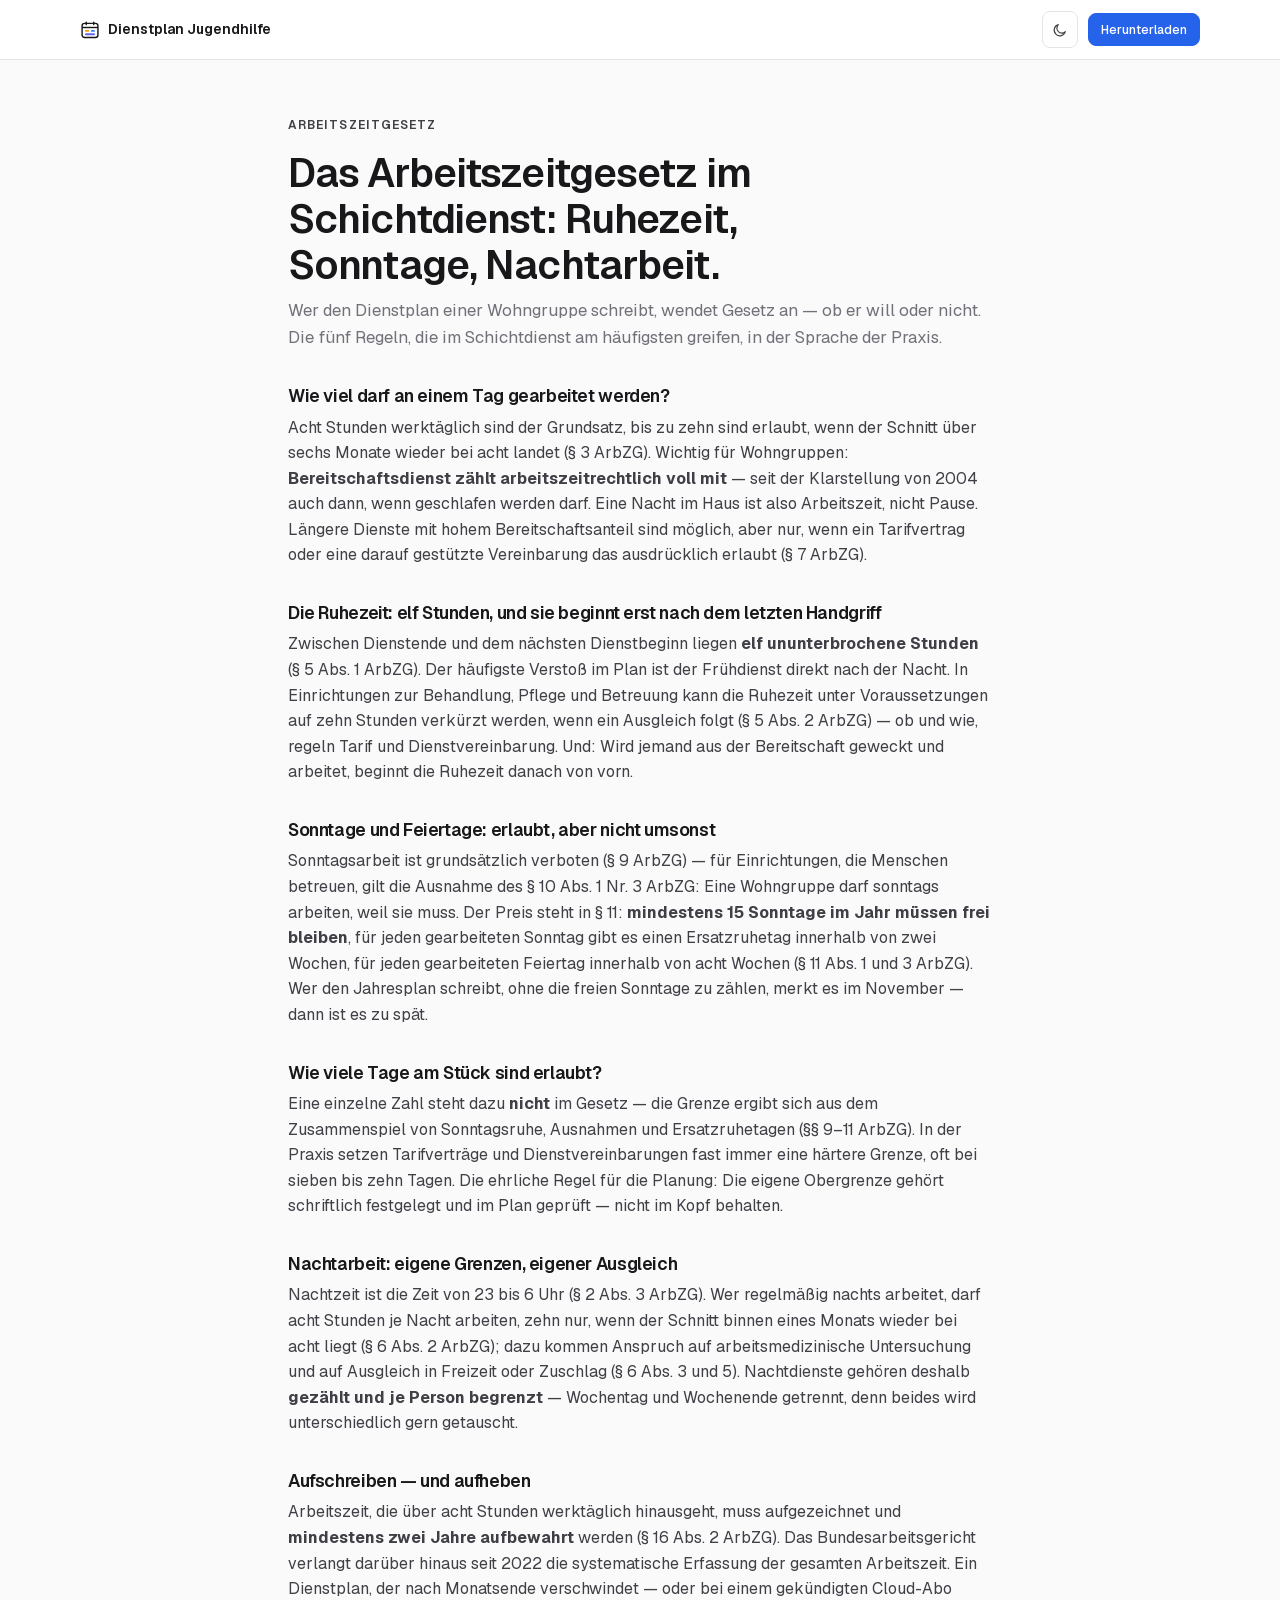
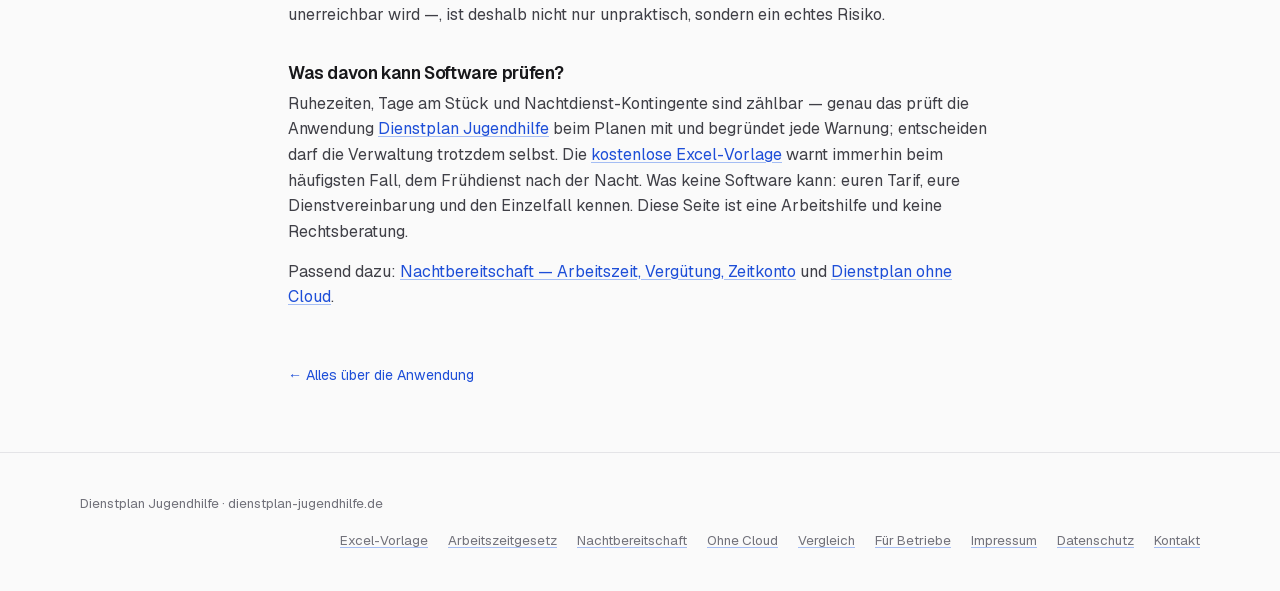
==== arbeitszeit.html @ fdab6e96 "Add files via upload" ====
<!doctype html>
<html lang="de">
<head>
<meta charset="utf-8">
<meta name="viewport" content="width=device-width, initial-scale=1">
<title>Arbeitszeitgesetz im Schichtdienst: Ruhezeit, Sonntage, Nachtarbeit · Dienstplan Jugendhilfe</title>
<meta name="description" content="Die fünf Regeln des Arbeitszeitgesetzes, die im Schichtdienst am häufigsten greifen: Ruhezeit (§ 5), freie Sonntage und Ersatzruhetage (§§ 9–11), Nachtarbeit (§ 6), Aufzeichnung (§ 16) — in der Sprache der Praxis, mit Wohngruppen-Beispielen.">
<link rel="canonical" href="https://dienstplan-jugendhilfe.de/arbeitszeit.html">
<meta name="robots" content="index, follow">
<meta name="theme-color" content="#fafafa" media="(prefers-color-scheme: light)">
<meta name="theme-color" content="#18181b" media="(prefers-color-scheme: dark)">
<link rel="icon" href="logo.svg" type="image/svg+xml">
<link rel="apple-touch-icon" href="apple-touch-icon.png">
<link rel="stylesheet" href="stil.css">
</head>
<body>
<script>
try{var t=localStorage.getItem("farbmodus"); if(t){document.documentElement.setAttribute("data-theme",t)}}catch(e){}
</script>
<header class="kopf">
  <div class="kopf-innen">
    <a class="marke" href="index.html">
      <svg viewBox="0 0 24 24" fill="none" aria-hidden="true">
        <rect x="2.5" y="4" width="19" height="17" rx="3" stroke="currentColor" stroke-width="1.7"/>
        <path d="M2.5 9h19" stroke="currentColor" stroke-width="1.7"/>
        <path d="M7.5 2.5v3M16.5 2.5v3" stroke="currentColor" stroke-width="1.7" stroke-linecap="round"/>
        <rect x="6" y="12" width="5" height="2.2" rx="1.1" fill="#f59e0b"/>
        <rect x="13" y="12" width="5" height="2.2" rx="1.1" fill="#3b82f6"/>
        <rect x="6" y="16" width="12" height="2.2" rx="1.1" fill="#6366f1"/>
      </svg>
      Dienstplan Jugendhilfe
    </a>
    <div class="kopf-rechts">
      <button class="knopf mondknopf" id="modus" type="button" aria-label="Heller oder dunkler Modus" title="Hell / dunkel">
        <svg width="16" height="16" viewBox="0 0 24 24" fill="none" aria-hidden="true">
          <path d="M20 14.5A8.5 8.5 0 1 1 9.5 4a7 7 0 0 0 10.5 10.5Z" stroke="currentColor" stroke-width="1.7" stroke-linejoin="round"/>
        </svg>
      </button>
      <a class="knopf knopf-voll knopf-klein" href="index.html#kaufen">Herunterladen</a>
    </div>
  </div>
</header>
<main>

  <div class="huelle recht">
    <p class="augenbraue">Arbeitszeitgesetz</p>
    <h1>Das Arbeitszeitgesetz im Schichtdienst: Ruhezeit, Sonntage, Nachtarbeit.</h1>
    <p class="vorwort">Wer den Dienstplan einer Wohngruppe schreibt, wendet Gesetz
       an — ob er will oder nicht. Die fünf Regeln, die im Schichtdienst am
       häufigsten greifen, in der Sprache der Praxis.</p>

    <h2>Wie viel darf an einem Tag gearbeitet werden?</h2>
    <p>Acht Stunden werktäglich sind der Grundsatz, bis zu zehn sind erlaubt, wenn
       der Schnitt über sechs Monate wieder bei acht landet
       (§&nbsp;3 ArbZG). Wichtig für Wohngruppen:
       <strong>Bereitschaftsdienst zählt arbeitszeitrechtlich voll mit</strong> —
       seit der Klarstellung von 2004 auch dann, wenn geschlafen werden darf. Eine
       Nacht im Haus ist also Arbeitszeit, nicht Pause. Längere Dienste mit hohem
       Bereitschaftsanteil sind möglich, aber nur, wenn ein Tarifvertrag oder eine
       darauf gestützte Vereinbarung das ausdrücklich erlaubt (§&nbsp;7 ArbZG).</p>

    <h2>Die Ruhezeit: elf Stunden, und sie beginnt erst nach dem letzten Handgriff</h2>
    <p>Zwischen Dienstende und dem nächsten Dienstbeginn liegen
       <strong>elf ununterbrochene Stunden</strong> (§&nbsp;5 Abs.&nbsp;1 ArbZG). Der
       häufigste Verstoß im Plan ist der Frühdienst direkt nach der Nacht. In
       Einrichtungen zur Behandlung, Pflege und Betreuung kann die Ruhezeit unter
       Voraussetzungen auf zehn Stunden verkürzt werden, wenn ein Ausgleich folgt
       (§&nbsp;5 Abs.&nbsp;2 ArbZG) — ob und wie, regeln Tarif und
       Dienstvereinbarung. Und: Wird jemand aus der Bereitschaft geweckt und
       arbeitet, beginnt die Ruhezeit danach von vorn.</p>

    <h2>Sonntage und Feiertage: erlaubt, aber nicht umsonst</h2>
    <p>Sonntagsarbeit ist grundsätzlich verboten (§&nbsp;9 ArbZG) — für
       Einrichtungen, die Menschen betreuen, gilt die Ausnahme des
       §&nbsp;10 Abs.&nbsp;1 Nr.&nbsp;3 ArbZG: Eine Wohngruppe darf sonntags
       arbeiten, weil sie muss. Der Preis steht in §&nbsp;11:
       <strong>mindestens 15 Sonntage im Jahr müssen frei bleiben</strong>, für
       jeden gearbeiteten Sonntag gibt es einen Ersatzruhetag innerhalb von zwei
       Wochen, für jeden gearbeiteten Feiertag innerhalb von acht Wochen
       (§&nbsp;11 Abs.&nbsp;1 und&nbsp;3 ArbZG). Wer den Jahresplan schreibt, ohne
       die freien Sonntage zu zählen, merkt es im November — dann ist es zu spät.</p>

    <h2>Wie viele Tage am Stück sind erlaubt?</h2>
    <p>Eine einzelne Zahl steht dazu <strong>nicht</strong> im Gesetz — die Grenze
       ergibt sich aus dem Zusammenspiel von Sonntagsruhe, Ausnahmen und
       Ersatzruhetagen (§§&nbsp;9–11 ArbZG). In der Praxis setzen Tarifverträge und
       Dienstvereinbarungen fast immer eine härtere Grenze, oft bei sieben bis zehn
       Tagen. Die ehrliche Regel für die Planung: Die eigene Obergrenze gehört
       schriftlich festgelegt und im Plan geprüft — nicht im Kopf behalten.</p>

    <h2>Nachtarbeit: eigene Grenzen, eigener Ausgleich</h2>
    <p>Nachtzeit ist die Zeit von 23 bis 6 Uhr (§&nbsp;2 Abs.&nbsp;3 ArbZG). Wer
       regelmäßig nachts arbeitet, darf acht Stunden je Nacht arbeiten, zehn nur,
       wenn der Schnitt binnen eines Monats wieder bei acht liegt
       (§&nbsp;6 Abs.&nbsp;2 ArbZG); dazu kommen Anspruch auf arbeitsmedizinische
       Untersuchung und auf Ausgleich in Freizeit oder Zuschlag
       (§&nbsp;6 Abs.&nbsp;3 und&nbsp;5). Nachtdienste gehören deshalb
       <strong>gezählt und je Person begrenzt</strong> — Wochentag und Wochenende
       getrennt, denn beides wird unterschiedlich gern getauscht.</p>

    <h2>Aufschreiben — und aufheben</h2>
    <p>Arbeitszeit, die über acht Stunden werktäglich hinausgeht, muss
       aufgezeichnet und <strong>mindestens zwei Jahre aufbewahrt</strong> werden
       (§&nbsp;16 Abs.&nbsp;2 ArbZG). Das Bundesarbeitsgericht verlangt darüber
       hinaus seit 2022 die systematische Erfassung der gesamten Arbeitszeit. Ein
       Dienstplan, der nach Monatsende verschwindet — oder bei einem gekündigten
       Cloud-Abo unerreichbar wird —, ist deshalb nicht nur unpraktisch, sondern
       ein echtes Risiko.</p>

    <h2>Was davon kann Software prüfen?</h2>
    <p>Ruhezeiten, Tage am Stück und Nachtdienst-Kontingente sind zählbar — genau
       das prüft die Anwendung <a href="index.html">Dienstplan Jugendhilfe</a> beim
       Planen mit und begründet jede Warnung; entscheiden darf die Verwaltung
       trotzdem selbst. Die <a href="vorlage.html">kostenlose Excel-Vorlage</a>
       warnt immerhin beim häufigsten Fall, dem Frühdienst nach der Nacht. Was
       keine Software kann: euren Tarif, eure Dienstvereinbarung und den Einzelfall
       kennen. Diese Seite ist eine Arbeitshilfe und keine Rechtsberatung.</p>

    <p>Passend dazu: <a href="nachtbereitschaft.html">Nachtbereitschaft — Arbeitszeit,
       Vergütung, Zeitkonto</a> und <a href="ohne-cloud.html">Dienstplan ohne
       Cloud</a>.</p>

    <a class="zurueck" href="index.html">← Alles über die Anwendung</a>
  </div>

</main>
<footer class="fuss">
  <div class="huelle fuss-innen">
    <span>Dienstplan Jugendhilfe · dienstplan-jugendhilfe.de</span>
    <span class="rechts">
      <a href="vorlage.html">Excel-Vorlage</a>
      <a href="arbeitszeit.html">Arbeitszeitgesetz</a>
      <a href="nachtbereitschaft.html">Nachtbereitschaft</a>
      <a href="ohne-cloud.html">Ohne Cloud</a>
      <a href="vergleich.html">Vergleich</a>
      <a href="betrieb.html">Für Betriebe</a>
      <a href="impressum.html">Impressum</a>
      <a href="datenschutz.html">Datenschutz</a>
      <a href="mailto:kontakt@dienstplan-jugendhilfe.de">Kontakt</a>
    </span>
  </div>
</footer>
<script>
document.getElementById("modus").addEventListener("click", function(){
  var dunkel = document.documentElement.getAttribute("data-theme") === "dark"
    || (!document.documentElement.hasAttribute("data-theme")
        && window.matchMedia("(prefers-color-scheme: dark)").matches);
  var neu = dunkel ? "light" : "dark";
  document.documentElement.setAttribute("data-theme", neu);
  try{ localStorage.setItem("farbmodus", neu); }catch(e){}
});
</script>
</body>
</html>
---- stil.css ----
@font-face{font-family:Geist;font-style:normal;font-weight:100 900;font-display:swap;
  src:url(geist-latin.woff2) format("woff2");
  unicode-range:U+0000-00FF,U+0131,U+0152-0153,U+02BB-02BC,U+02C6,U+02DA,U+02DC,U+0304,U+0308,U+0329,U+2000-206F,U+20AC,U+2122,U+2191,U+2193,U+2212,U+2215,U+FEFF,U+FFFD}
@font-face{font-family:Geist;font-style:normal;font-weight:100 900;font-display:swap;
  src:url(geist-latin-ext.woff2) format("woff2");
  unicode-range:U+0100-02BA,U+02BD-02C5,U+02C7-02CC,U+02CE-02D7,U+02DD-02FF,U+0304,U+0308,U+0329,U+1D00-1DBF,U+1E00-1E9F,U+1EF2-1EFF,U+2020,U+20A0-20AB,U+20AD-20C0,U+2113,U+2C60-2C7F,U+A720-A7FF}
@font-face{font-family:"Geist Mono";font-style:normal;font-weight:100 900;font-display:swap;
  src:url(geist-mono-latin.woff2) format("woff2");
  unicode-range:U+0000-00FF,U+0131,U+0152-0153,U+02BB-02BC,U+02C6,U+02DA,U+02DC,U+0304,U+0308,U+0329,U+2000-206F,U+20AC,U+2122,U+2191,U+2193,U+2212,U+2215,U+FEFF,U+FFFD}

/* ---------------------------------------------------------------------------
   Farben und Maße sind aus der Anwendung übernommen, nicht neu erfunden:
   zinc-50/zinc-900 als Grund, Weiß bzw. zinc-800 für Flächen, blue-600 als
   einzige Akzentfarbe, 1px-Ringe statt Schatten. Wer die App kennt, soll die
   Seite wiedererkennen – und umgekehrt.
   --------------------------------------------------------------------------- */
:root{
  --grund:#fafafa;          /* zinc-50  */
  --flaeche:#ffffff;
  --flaeche-2:#f4f4f5;      /* zinc-100 */
  --tinte:#18181b;          /* zinc-900 */
  --tinte-2:#3f3f46;        /* zinc-700 */
  --leise:#71717a;          /* zinc-500 */
  --linie:#e4e4e7;          /* zinc-200 */
  --akzent:#2563eb;         /* blue-600 */
  --akzent-tinte:#1d4ed8;
  --akzent-flaeche:#eff6ff; /* blue-50  */
  --akzent-linie:#bfdbfe;   /* blue-200 */
  --warn-flaeche:#fffbeb;   /* amber-50 */
  --warn-linie:#fde68a;
  --warn-tinte:#78350f;
  --warn-kern:#f59e0b;
  --gut:#059669;
  --frueh:#f59e0b;
  --spaet:#3b82f6;
  --nacht:#6366f1;
  --schatten:0 1px 2px rgba(24,24,27,.05);
  --rund:.75rem;
}
@media (prefers-color-scheme: dark){
  :root{
    --grund:#18181b; --flaeche:#27272a; --flaeche-2:#3f3f46;
    --tinte:#f4f4f5; --tinte-2:#d4d4d8; --leise:#a1a1aa; --linie:#3f3f46;
    --akzent:#3b82f6; --akzent-tinte:#93c5fd; --akzent-flaeche:#172554; --akzent-linie:#1e3a8a;
    --warn-flaeche:#2a1e05; --warn-linie:#78350f; --warn-tinte:#fcd34d;
    --gut:#34d399;
    --schatten:0 1px 2px rgba(0,0,0,.3);
  }
}
:root[data-theme="dark"]{
  --grund:#18181b; --flaeche:#27272a; --flaeche-2:#3f3f46;
  --tinte:#f4f4f5; --tinte-2:#d4d4d8; --leise:#a1a1aa; --linie:#3f3f46;
  --akzent:#3b82f6; --akzent-tinte:#93c5fd; --akzent-flaeche:#172554; --akzent-linie:#1e3a8a;
  --warn-flaeche:#2a1e05; --warn-linie:#78350f; --warn-tinte:#fcd34d;
  --gut:#34d399;
  --schatten:0 1px 2px rgba(0,0,0,.3);
}
:root[data-theme="light"]{
  --grund:#fafafa; --flaeche:#ffffff; --flaeche-2:#f4f4f5;
  --tinte:#18181b; --tinte-2:#3f3f46; --leise:#71717a; --linie:#e4e4e7;
  --akzent:#2563eb; --akzent-tinte:#1d4ed8; --akzent-flaeche:#eff6ff; --akzent-linie:#bfdbfe;
  --warn-flaeche:#fffbeb; --warn-linie:#fde68a; --warn-tinte:#78350f;
  --gut:#059669;
  --schatten:0 1px 2px rgba(24,24,27,.05);
}

*,*::before,*::after{box-sizing:border-box}
html{-webkit-text-size-adjust:100%}
body{
  margin:0; background:var(--grund); color:var(--tinte);
  font-family:Geist,-apple-system,BlinkMacSystemFont,"Segoe UI",Arial,sans-serif;
  font-size:16px; line-height:1.6; -webkit-font-smoothing:antialiased;
  overflow-x:hidden;
}
h1,h2,h3{margin:0; line-height:1.15; text-wrap:balance; letter-spacing:-.022em}
p{margin:0}
a{color:var(--akzent-tinte); text-decoration-color:color-mix(in srgb,var(--akzent) 40%,transparent); text-underline-offset:2px}
a:hover{text-decoration-color:currentColor}
img{max-width:100%; height:auto; display:block}
:focus-visible{outline:2px solid var(--akzent); outline-offset:2px; border-radius:4px}
.mono{font-family:"Geist Mono",ui-monospace,SFMono-Regular,Menlo,monospace; font-variant-numeric:tabular-nums}

.huelle{max-width:72rem; margin:0 auto; padding:0 1rem}
.abschnitt{padding:4.5rem 0}
.abschnitt + .abschnitt{border-top:1px solid var(--linie)}
@media (max-width:640px){ .abschnitt{padding:3rem 0} }

/* Kopfleiste – bewusst identisch zur Anwendung: gleiche Höhe, gleiche Ringe. */
.kopf{
  position:sticky; top:0; z-index:20;
  background:color-mix(in srgb,var(--flaeche) 88%,transparent);
  backdrop-filter:saturate(180%) blur(8px);
  border-bottom:1px solid var(--linie);
}
.kopf-innen{max-width:72rem; margin:0 auto; padding:.7rem 1rem; display:flex; align-items:center; gap:1.5rem; flex-wrap:wrap}
.marke{display:flex; align-items:center; gap:.5rem; font-size:.875rem; font-weight:600; color:var(--tinte); text-decoration:none}
.marke svg{width:20px; height:20px; flex:none}
.kopf nav{display:flex; gap:1rem; font-size:.875rem}
.kopf nav a{color:var(--leise); text-decoration:none}
.kopf nav a:hover{color:var(--akzent)}
.kopf-rechts{margin-left:auto; display:flex; align-items:center; gap:.6rem; flex:none}
@media (max-width:760px){ .kopf nav{display:none} }
/* Auf dem Handy muss die Leiste einzeilig bleiben – umgebrochen sähe man den
   Seiteninhalt zwischen den beiden Zeilen durchscheinen. */
@media (max-width:520px){
  .kopf-innen{flex-wrap:nowrap; gap:.75rem}
  .marke{min-width:0; overflow:hidden; text-overflow:ellipsis; white-space:nowrap}
  .nur-breit{display:none}
}

/* Knöpfe – exakt die Formensprache der App: rounded-md, 1px-Rand, kein Verlauf. */
.knopf{
  display:inline-flex; align-items:center; justify-content:center; gap:.45rem;
  border-radius:.5rem; padding:.6rem 1rem; font-size:.875rem; font-weight:500;
  border:1px solid var(--linie); background:var(--flaeche); color:var(--tinte-2);
  text-decoration:none; cursor:pointer; font-family:inherit;
  transition:background .15s ease, border-color .15s ease;
}
.knopf:hover{background:var(--flaeche-2)}
.knopf-voll{background:var(--akzent); border-color:var(--akzent); color:#fff}
.knopf-voll:hover{background:var(--akzent-tinte); border-color:var(--akzent-tinte)}
:root[data-theme="dark"] .knopf-voll:hover, :root:not([data-theme="light"]) .knopf-voll:hover{filter:brightness(1.08)}
.knopf-klein{padding:.35rem .75rem; font-size:.78rem}
.knopf-schlicht{border-color:transparent; background:transparent}
.knopf-schlicht:hover{background:var(--flaeche-2)}
.mondknopf{width:2.3rem; height:2.3rem; padding:0; border-radius:.5rem}

/* Karten und Marken */
.karte{background:var(--flaeche); border:1px solid var(--linie); border-radius:var(--rund); box-shadow:var(--schatten)}
.chip{
  display:inline-flex; align-items:center; gap:.4rem; border-radius:999px;
  padding:.28rem .7rem; font-size:.75rem; font-weight:500;
  background:var(--akzent-flaeche); color:var(--akzent-tinte); border:1px solid var(--akzent-linie);
  /* Im Raster würde die Marke sonst auf volle Breite gezogen. */
  justify-self:start; width:fit-content;
}
.augenbraue{font-size:.75rem; font-weight:600; letter-spacing:.09em; text-transform:uppercase; color:var(--leise)}
.leise{color:var(--leise)}
.gross{font-size:clamp(2.1rem,5.2vw,3.5rem); font-weight:600}
.mittel{font-size:clamp(1.5rem,3.1vw,2.1rem); font-weight:600}
.klein-h{font-size:1.05rem; font-weight:600}
.fliess{max-width:65ch; color:var(--tinte-2)}

/* ---------------------------------------------------------------------------
   Der Kopfbereich zeigt keinen Screenshot, sondern einen echten Monatsplan in
   der Bildsprache der App. Er füllt sich beim Aufruf selbst – genau das, was
   der Knopf „Plan automatisch füllen" in der Anwendung tut.
   --------------------------------------------------------------------------- */
.kopfbereich{padding:3.5rem 0 0}
.kopf-raster{display:grid; gap:1.75rem}
.merkmale{display:flex; flex-wrap:wrap; gap:.5rem 1.4rem; font-size:.85rem; color:var(--leise)}
.merkmale span{display:inline-flex; align-items:center; gap:.4rem}
.haken{color:var(--gut); flex:none}

.fenster{
  margin-top:2.5rem; border:1px solid var(--linie); border-radius:1rem; overflow:hidden;
  background:var(--flaeche); box-shadow:0 12px 32px -18px rgba(24,24,27,.35);
}
@media (prefers-color-scheme: dark){ .fenster{box-shadow:0 12px 32px -18px rgba(0,0,0,.7)} }
.fenster-leiste{
  display:flex; align-items:center; gap:.5rem; padding:.55rem .85rem;
  background:var(--flaeche-2); border-bottom:1px solid var(--linie);
}
.ampel{display:flex; gap:.35rem}
.ampel i{width:10px; height:10px; border-radius:50%; background:var(--linie)}
.fenster-titel{font-size:.75rem; color:var(--leise); margin-left:.4rem;
  min-width:0; white-space:nowrap; overflow:hidden; text-overflow:ellipsis}
.fenster-inhalt{padding:1rem 1rem 1.25rem}

.plan-leiste{display:flex; flex-wrap:wrap; align-items:center; gap:.5rem; margin-bottom:.85rem}
.plan-monat{font-size:1.05rem; font-weight:600; margin:0 .3rem}
.umschalter{display:inline-flex; gap:.15rem; margin-left:auto}
.umschalter button{
  border:0; background:transparent; font-family:inherit; font-size:.8rem; font-weight:500;
  color:var(--leise); padding:.35rem .7rem; border-radius:.5rem; cursor:pointer;
}
.umschalter button[aria-pressed="true"]{background:var(--tinte); color:var(--grund)}

.legende{display:flex; flex-wrap:wrap; gap:.35rem .9rem; font-size:.72rem; color:var(--leise); margin-bottom:.7rem}
.legende span{display:inline-flex; align-items:center; gap:.35rem}
.punkt{width:8px; height:8px; border-radius:50%; flex:none}

.engpass{
  display:flex; gap:.55rem; align-items:flex-start;
  background:var(--warn-flaeche); border:1px solid var(--warn-linie); color:var(--warn-tinte);
  border-radius:.6rem; padding:.6rem .8rem; font-size:.78rem; margin-bottom:.8rem;
  opacity:0; transform:translateY(-4px); transition:opacity .5s ease, transform .5s ease;
}
.engpass.da{opacity:1; transform:none}

.tabellen-rahmen{overflow-x:auto; border:1px solid var(--linie); border-radius:.6rem}
table.plan{width:100%; border-collapse:collapse; font-size:.78rem; min-width:36rem}
table.plan th{
  text-align:left; font-weight:600; font-size:.66rem; letter-spacing:.05em; text-transform:uppercase;
  color:var(--leise); padding:.55rem .6rem; border-bottom:1px solid var(--linie); vertical-align:bottom;
  white-space:nowrap;
}
table.plan th .zeit{font-weight:400; text-transform:none; letter-spacing:0; color:var(--leise); opacity:.8}
table.plan td{padding:.4rem .6rem; border-bottom:1px solid var(--linie); vertical-align:middle}
table.plan tr:last-child td{border-bottom:0}
table.plan tr.wochenende td{background:var(--flaeche-2)}
table.plan td.tag{font-weight:500; color:var(--tinte); white-space:nowrap; width:4.5rem}

.person{
  display:inline-flex; align-items:center; gap:.35rem; border-radius:999px;
  padding:.2rem .55rem; font-size:.74rem; font-weight:500; white-space:nowrap;
  background:color-mix(in srgb,var(--c) 15%,transparent);
  color:color-mix(in srgb,var(--c) 78%,#000);
  box-shadow:inset 0 0 0 1px color-mix(in srgb,var(--c) 38%,transparent);
}
@media (prefers-color-scheme: dark){
  .person{background:color-mix(in srgb,var(--c) 22%,transparent); color:color-mix(in srgb,var(--c) 62%,#fff)}
}
:root[data-theme="dark"] .person{background:color-mix(in srgb,var(--c) 22%,transparent); color:color-mix(in srgb,var(--c) 62%,#fff)}
:root[data-theme="light"] .person{background:color-mix(in srgb,var(--c) 15%,transparent); color:color-mix(in srgb,var(--c) 78%,#000)}
.person .kennung{width:6px; height:6px; border-radius:50%; background:var(--c); flex:none}
.person.konflikt{box-shadow:inset 0 0 0 1.5px var(--warn-kern)}
.person.konflikt::after{content:"⚠"; font-size:.7rem; color:var(--warn-kern)}

.zelle{min-height:1.75rem; display:flex; align-items:center}
.leerfeld{
  display:inline-flex; align-items:center; gap:.3rem;
  font-size:.72rem; color:var(--leise); border:1px dashed var(--linie);
  border-radius:.4rem; padding:.18rem .5rem; background:transparent;
}
/* Beim Füllen tauscht der Platzhalter gegen den Namen – kurz, nicht albern. */
.person, .leerfeld{transition:opacity .28s ease, transform .28s ease}
.faellt-ein{opacity:0; transform:translateY(-3px)}
@media (prefers-reduced-motion: reduce){
  .person,.leerfeld,.engpass,.bild img{transition:none}
  .einblenden{opacity:1; transform:none; transition:none}
}

.zaehler{display:grid; grid-template-columns:repeat(auto-fit,minmax(9rem,1fr)); gap:1px; background:var(--linie);
  border:1px solid var(--linie); border-radius:var(--rund); overflow:hidden; margin-top:2.5rem}
.zaehler div{background:var(--flaeche); padding:1.1rem 1rem}
.zaehler b{display:block; font-size:1.65rem; font-weight:600; letter-spacing:-.02em}
.zaehler span{font-size:.78rem; color:var(--leise)}

/* Inhaltsraster */
.drei{display:grid; grid-template-columns:repeat(auto-fit,minmax(17rem,1fr)); gap:1.25rem; margin-top:2.25rem}
.spalte{padding:1.4rem}
.spalte h3{display:flex; align-items:center; gap:.5rem; margin-bottom:.9rem}
.spalte ul{list-style:none; margin:0; padding:0; display:flex; flex-direction:column; gap:.7rem; font-size:.9rem; color:var(--tinte-2)}
.spalte li{display:flex; gap:.55rem; align-items:flex-start}
.spalte li strong{color:var(--tinte); font-weight:600}
.spalte li::before{content:""; width:5px; height:5px; border-radius:50%; background:var(--akzent); margin-top:.55rem; flex:none}

.paar{display:grid; grid-template-columns:1fr; gap:2rem; align-items:center; margin-top:2.25rem}
@media (min-width:900px){
  .paar{grid-template-columns:1.15fr 1fr; gap:3rem}
  .paar.gedreht > .bild{order:2}
}
.bild{border:1px solid var(--linie); border-radius:var(--rund); overflow:hidden; background:var(--flaeche); box-shadow:var(--schatten)}
.bild figcaption{font-size:.72rem; color:var(--leise); padding:.5rem .75rem; border-top:1px solid var(--linie); background:var(--flaeche-2)}

/* Tages-Abdeckung: das Bild, das kein anderer Dienstplaner hat. */
.abdeckung{display:grid; grid-template-columns:repeat(24,1fr); gap:2px; margin-top:1rem}
.abdeckung i{height:26px; border-radius:2px; background:var(--linie)}
.abdeckung .s1{background:color-mix(in srgb,var(--gut) 22%,var(--linie))}
.abdeckung .s2{background:color-mix(in srgb,var(--gut) 48%,var(--linie))}
.abdeckung .s3{background:color-mix(in srgb,var(--gut) 74%,var(--linie))}
.stundenachse{display:flex; justify-content:space-between; font-size:.68rem; color:var(--leise); margin-top:.35rem}

/* Hausnetz-Skizze */
.netz{display:grid; grid-template-columns:1fr; gap:.75rem; margin-top:1.5rem}
@media (min-width:720px){ .netz{grid-template-columns:repeat(3,1fr)} }
.netz-kasten{padding:1rem 1.1rem; font-size:.85rem; color:var(--tinte-2)}
.netz-kasten b{display:block; color:var(--tinte); font-size:.9rem; margin-bottom:.2rem}
.netz-linie{display:flex; align-items:center; gap:.5rem; font-size:.75rem; color:var(--leise); margin-top:.8rem}

/* Vergleich */
.vergleich-rahmen{overflow-x:auto; margin-top:2rem; border:1px solid var(--linie); border-radius:var(--rund)}
table.vergleich{width:100%; border-collapse:collapse; font-size:.86rem; min-width:44rem; background:var(--flaeche)}
table.vergleich th, table.vergleich td{padding:.8rem .9rem; text-align:left; border-bottom:1px solid var(--linie); vertical-align:top}
table.vergleich thead th{font-size:.72rem; letter-spacing:.06em; text-transform:uppercase; color:var(--leise); background:var(--flaeche-2)}
table.vergleich tbody tr:last-child td{border-bottom:0}
table.vergleich td:first-child{font-weight:500; color:var(--tinte); white-space:nowrap}
table.vergleich .unsere{background:var(--akzent-flaeche); color:var(--tinte); font-weight:500}
table.vergleich thead .unsere{color:var(--akzent-tinte)}

/* Preis */
.preis-paar{display:grid; grid-template-columns:1fr; gap:2rem; margin-top:2.25rem}
@media (min-width:900px){ .preis-paar{grid-template-columns:1.1fr .9fr; gap:3rem} }
.preis-karte{padding:1.75rem}
.preis-zahl{display:flex; align-items:baseline; gap:.5rem}
.preis-zahl b{font-size:3rem; font-weight:600; letter-spacing:-.03em}
.preis-liste{list-style:none; margin:1.25rem 0 0; padding:0; display:flex; flex-direction:column; gap:.6rem; font-size:.88rem; color:var(--tinte-2)}
.preis-liste li{display:flex; gap:.55rem; align-items:flex-start}
.geldzurueck{margin-top:1.25rem; border:1px solid var(--linie); border-radius:.6rem; padding:.8rem .9rem; font-size:.82rem; color:var(--tinte-2); background:var(--flaeche-2)}

/* Herunterladen */
.systeme{display:grid; grid-template-columns:repeat(auto-fit,minmax(15rem,1fr)); gap:1rem; margin-top:2rem}
.system{padding:1.2rem 1.3rem; display:flex; flex-direction:column; align-items:flex-start;
  text-decoration:none; color:inherit; transition:border-color .15s ease, transform .15s ease}
a.system:hover{border-color:var(--akzent); transform:translateY(-2px)}
a.system:hover .knopf-voll{background:var(--akzent-tinte); border-color:var(--akzent-tinte)}
.system h3{font-size:.95rem; margin-bottom:.25rem}
.system p{font-size:.82rem; color:var(--leise)}
.system .groesse{margin-top:.6rem; font-size:.75rem}

/* Fragen */
details{border-bottom:1px solid var(--linie)}
details summary{
  cursor:pointer; list-style:none; padding:1.05rem 2rem 1.05rem 0; position:relative;
  font-weight:500; color:var(--tinte); font-size:.98rem;
}
details summary::-webkit-details-marker{display:none}
details summary::after{
  content:"+"; position:absolute; right:.25rem; top:50%; transform:translateY(-50%);
  font-size:1.25rem; font-weight:400; color:var(--leise); line-height:1;
}
details[open] summary::after{content:"–"}
details .antwort{padding:0 2rem 1.2rem 0; font-size:.92rem; color:var(--tinte-2); max-width:70ch}
.fragen{margin-top:2rem; border-top:1px solid var(--linie)}

/* Fuß */
.fuss{border-top:1px solid var(--linie); padding:2.5rem 0; font-size:.83rem; color:var(--leise)}
.fuss-innen{display:flex; flex-wrap:wrap; gap:1rem 2rem; align-items:center}
.fuss a{color:var(--leise)}
.fuss .rechts{margin-left:auto; display:flex; gap:1.25rem; flex-wrap:wrap}

.auszufuellen{background:var(--warn-flaeche); color:var(--warn-tinte); border-bottom:1px dashed var(--warn-kern); padding:0 .15rem}

/* ---- Immersion: sanftes Erscheinen, Leseband, Leuchtkasten ---- */
@media (prefers-reduced-motion: no-preference){
  html{scroll-behavior:smooth}
}
.einblenden{opacity:0; transform:translateY(22px);
  transition:opacity .7s ease, transform .7s cubic-bezier(.16,1,.3,1);
  transition-delay:var(--verzug,0s)}
.einblenden.sichtbar{opacity:1; transform:none}

.leseband{position:fixed; top:0; left:0; width:100%; height:3px; z-index:60;
  transform-origin:0 50%; transform:scaleX(0); pointer-events:none;
  background:linear-gradient(90deg, var(--frueh), var(--spaet), var(--nacht))}

.kopf nav a.aktiv{color:var(--akzent-tinte)}

.bild img{display:block; transition:transform .5s cubic-bezier(.16,1,.3,1)}
@media (hover:hover){
  .bild:hover img{transform:scale(1.015)}
}

.leuchtkasten{border:0; padding:0; background:transparent; max-width:min(1200px,94vw); cursor:zoom-out}
.leuchtkasten::backdrop{background:rgba(9,9,11,.82); backdrop-filter:blur(6px)}
.leuchtkasten img{display:block; width:100%; height:auto; border-radius:12px;
  box-shadow:0 24px 80px rgba(0,0,0,.5)}
.leuchtkasten figcaption{color:#d4d4d8; text-align:center; font-size:.85rem; margin-top:.6rem}
@media (prefers-reduced-motion: no-preference){
  .leuchtkasten[open]{animation:kasten-auf .3s cubic-bezier(.16,1,.3,1)}
  @keyframes kasten-auf{from{opacity:0; transform:scale(.965)}}
}

/* ---- Neun Schlagwörter ---- */
.schlagworte{display:grid; gap:.9rem; grid-template-columns:repeat(auto-fit,minmax(15rem,1fr))}
/* Neun Worte gehoeren in ein Quadrat: ab Schreibtischbreite immer 3x3. */
@media (min-width: 900px){ .schlagworte{grid-template-columns:repeat(3,1fr)} }
.schlagwort{position:relative; display:block; padding:1.1rem 1.2rem 1.15rem; border:1px solid var(--linie);
  border-radius:var(--rund); background:var(--flaeche); text-decoration:none; color:inherit;
  box-shadow:var(--schatten); transition:transform .35s cubic-bezier(.16,1,.3,1),
  border-color .35s ease, box-shadow .35s ease}
.schlagwort b{display:block; font-size:1.06rem; letter-spacing:-.01em; color:var(--tinte)}
.schlagwort > span:last-child{display:block; margin-top:.35rem; font-size:.85rem; line-height:1.45; color:var(--leise)}
.schlagwort-nr{position:absolute; top:.9rem; right:1rem; font-size:.72rem; color:var(--leise); opacity:.55}
@media (hover:hover){
  .schlagwort:hover{transform:translateY(-3px); border-color:var(--akzent-linie);
    box-shadow:0 10px 30px rgba(37,99,235,.10)}
  .schlagwort:hover b{color:var(--akzent-tinte)}
}
.schlagwort:focus-visible{outline:2px solid var(--akzent); outline-offset:2px}

/* Lese-Hinweise unter dem nachgebauten Plan */
.lese-hinweise{display:grid; gap:.9rem 1.4rem; grid-template-columns:repeat(auto-fit,minmax(16rem,1fr));
  list-style:none; margin:1rem 0 0; padding:.9rem 0 0; border-top:1px solid var(--linie);
  font-size:.83rem; line-height:1.5; color:var(--leise)}
.lese-hinweise strong{color:var(--tinte)}

/* Auslastungs-Ampel im Fließtext */
.ampel-gruen,.ampel-blau,.ampel-rot{white-space:nowrap; font-weight:550}
.ampel-gruen{color:var(--gut)}
.ampel-blau{color:var(--spaet)}
.ampel-rot{color:#dc2626}

/* ---- Impressum und Datenschutzerklärung ---------------------------------- */
.recht{max-width:46rem; padding-top:3.5rem; padding-bottom:4rem}
.recht h1{font-size:clamp(1.8rem,4vw,2.5rem); font-weight:600; margin:.4rem 0 0}
.recht h2{font-size:1.1rem; font-weight:600; margin:2.2rem 0 .5rem}
.recht h3{font-size:.98rem; font-weight:600; margin:1.5rem 0 .4rem}
.recht p{margin:0 0 .9rem; color:var(--tinte-2); max-width:65ch}
.recht ul{margin:0 0 1rem; padding-left:1.15rem; color:var(--tinte-2); max-width:65ch}
.recht li{margin-bottom:.4rem}
.recht .vorwort{font-size:1.05rem; color:var(--leise); margin-top:.6rem}
.recht .anschrift{font-style:normal; line-height:1.8}
.recht table{width:100%; border-collapse:collapse; font-size:.88rem; margin:.6rem 0 1.2rem}
.recht th,.recht td{border:1px solid var(--linie); padding:.55rem .7rem; text-align:left; vertical-align:top}
.recht th{background:var(--flaeche-2); font-size:.72rem; letter-spacing:.05em;
  text-transform:uppercase; color:var(--leise); font-weight:600}
.recht .zurueck{display:inline-flex; align-items:center; gap:.4rem; margin-top:2.5rem;
  font-size:.88rem; text-decoration:none; color:var(--akzent-tinte)}
.recht .zurueck:hover{text-decoration:underline}
.platzhalter{background:var(--warn-flaeche); color:var(--warn-tinte);
  border-bottom:1px dashed var(--warn-kern); padding:0 .15rem}
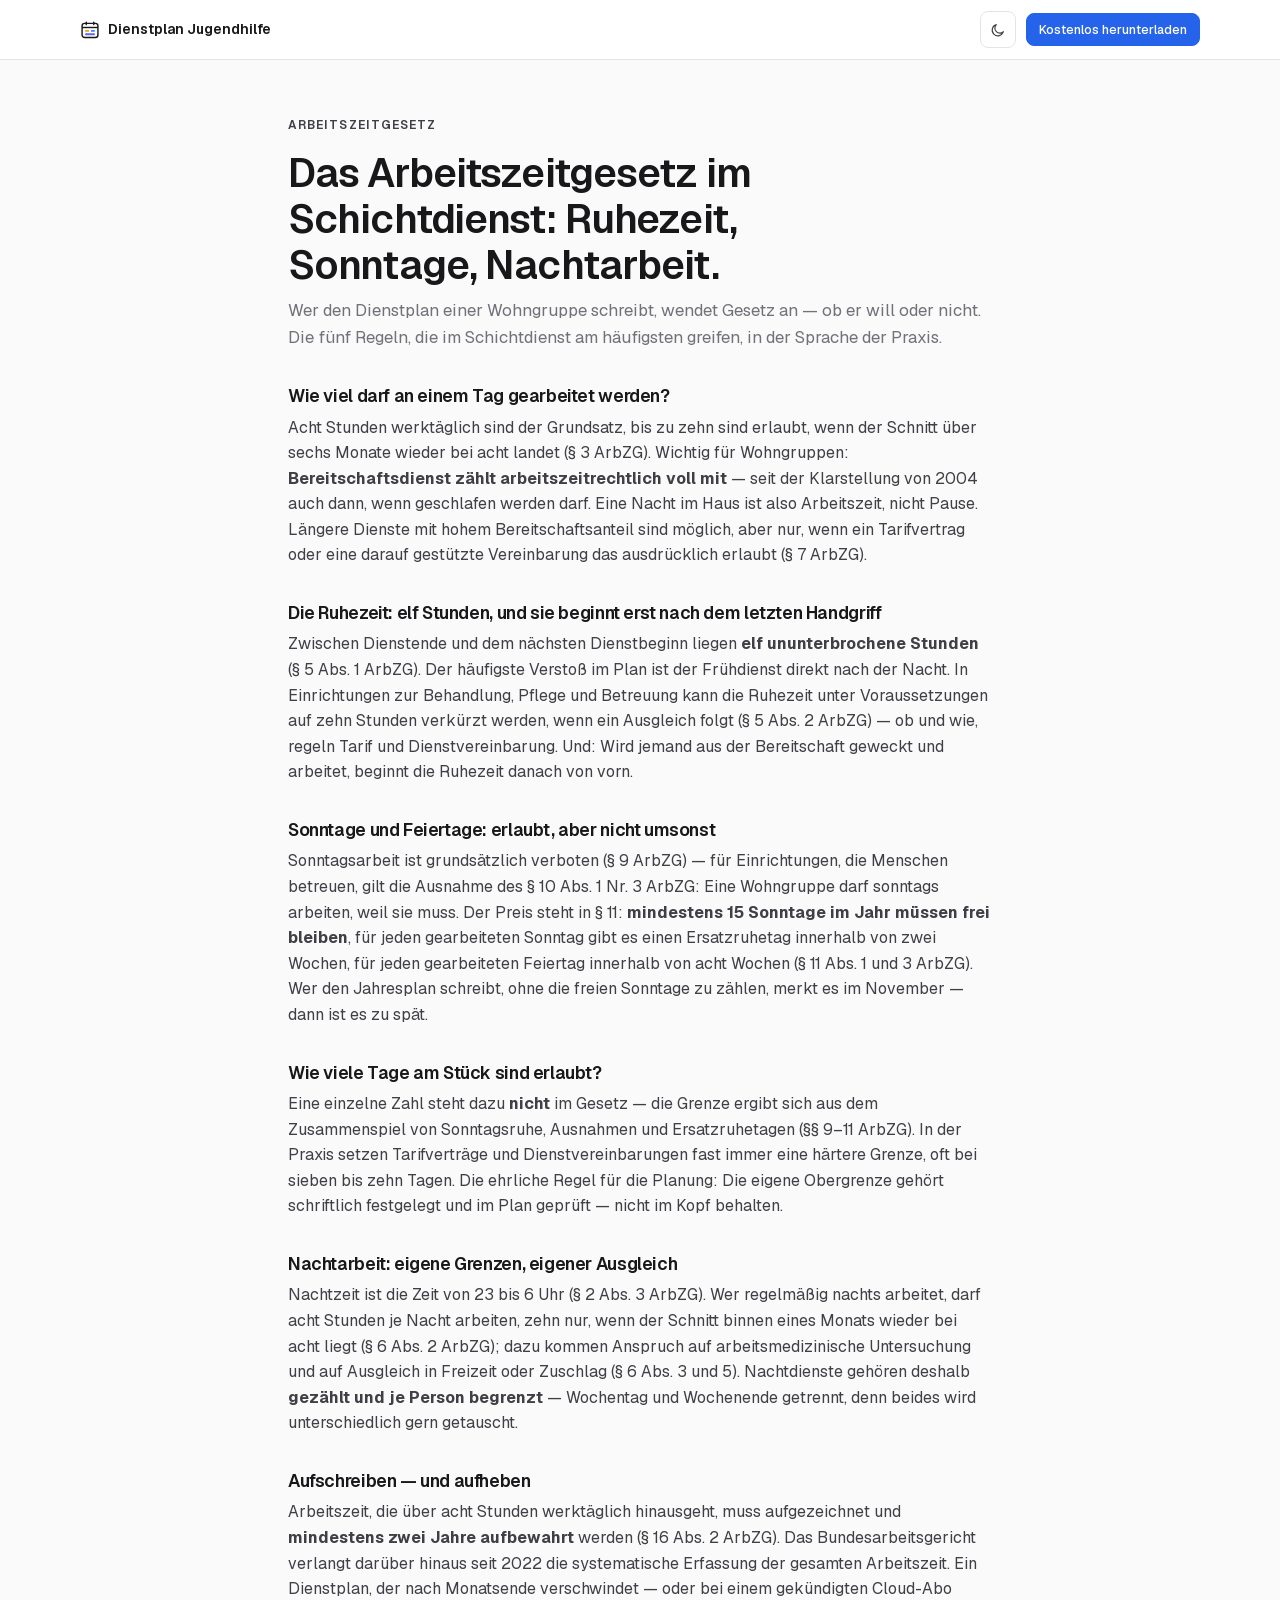
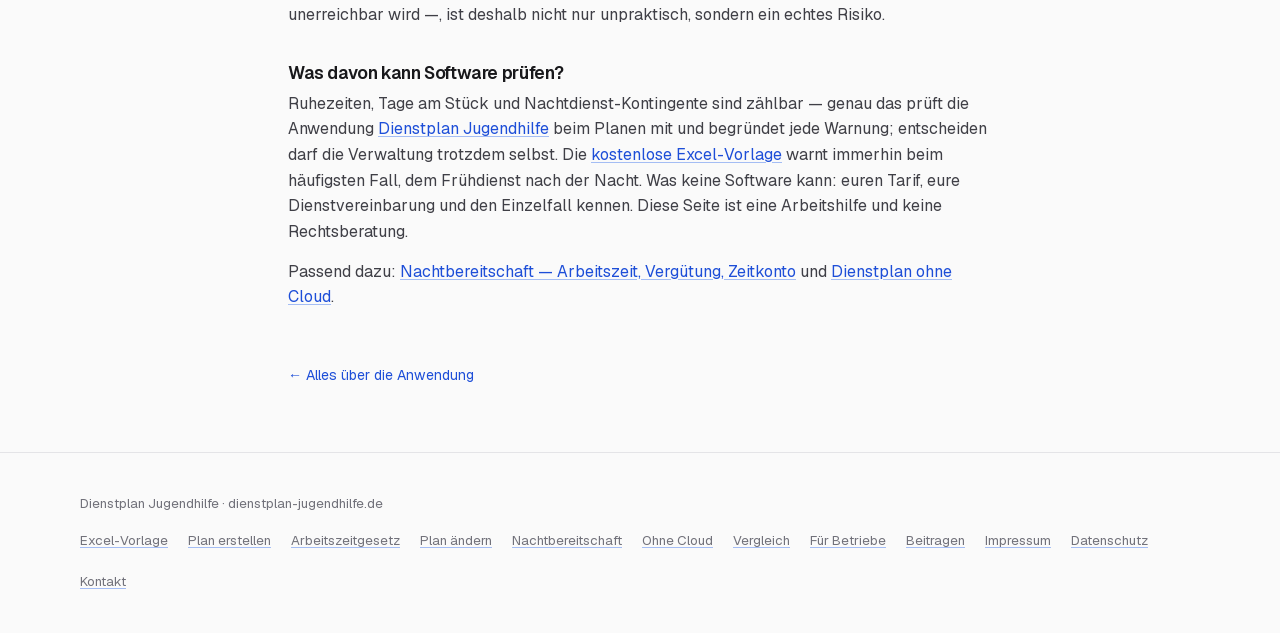
==== commit 40e1ddd8: "Die Webseite von dienstplan-jugendhilfe.de" ====
--- a/arbeitszeit.html
+++ b/arbeitszeit.html
@@ -7,6 +7,58 @@
 <meta name="description" content="Die fünf Regeln des Arbeitszeitgesetzes, die im Schichtdienst am häufigsten greifen: Ruhezeit (§ 5), freie Sonntage und Ersatzruhetage (§§ 9–11), Nachtarbeit (§ 6), Aufzeichnung (§ 16) — in der Sprache der Praxis, mit Wohngruppen-Beispielen.">
 <link rel="canonical" href="https://dienstplan-jugendhilfe.de/arbeitszeit.html">
 <meta name="robots" content="index, follow">
+<meta property="og:type" content="article">
+<meta property="og:locale" content="de_DE">
+<meta property="og:site_name" content="Dienstplan Jugendhilfe">
+<meta property="og:title" content="Arbeitszeitgesetz im Schichtdienst: Ruhezeit, Sonntage, Nachtarbeit">
+<meta property="og:description" content="Die fünf Regeln des Arbeitszeitgesetzes, die im Schichtdienst am häufigsten greifen: Ruhezeit (§ 5), freie Sonntage und Ersatzruhetage (§§ 9–11), Nachtarbeit (§ 6), Aufzeichnung (§ 16) — in der Sprache der Praxis, mit Wohngruppen-Beispielen.">
+<meta property="og:url" content="https://dienstplan-jugendhilfe.de/arbeitszeit.html">
+<meta property="og:image" content="https://dienstplan-jugendhilfe.de/vorschau.jpg">
+<meta name="twitter:card" content="summary_large_image">
+<script type="application/ld+json">
+{
+ "@context": "https://schema.org",
+ "@graph": [
+  {
+   "@type": "BreadcrumbList",
+   "itemListElement": [
+    {
+     "@type": "ListItem",
+     "position": 1,
+     "name": "Dienstplan Jugendhilfe",
+     "item": "https://dienstplan-jugendhilfe.de/"
+    },
+    {
+     "@type": "ListItem",
+     "position": 2,
+     "name": "Arbeitszeitgesetz im Schichtdienst: Ruhezeit, Sonntage, Nachtarbeit",
+     "item": "https://dienstplan-jugendhilfe.de/arbeitszeit.html"
+    }
+   ]
+  },
+  {
+   "@type": "Article",
+   "headline": "Arbeitszeitgesetz im Schichtdienst: Ruhezeit, Sonntage, Nachtarbeit",
+   "description": "Die fünf Regeln des Arbeitszeitgesetzes, die im Schichtdienst am häufigsten greifen: Ruhezeit (§ 5), freie Sonntage und Ersatzruhetage (§§ 9–11), Nachtarbeit (§ 6), Aufzeichnung (§ 16) — in der Sprache der Praxis, mit Wohngruppen-Beispielen.",
+   "inLanguage": "de",
+   "mainEntityOfPage": "https://dienstplan-jugendhilfe.de/arbeitszeit.html",
+   "image": "https://dienstplan-jugendhilfe.de/vorschau.jpg",
+   "author": {
+    "@type": "Organization",
+    "@id": "https://dienstplan-jugendhilfe.de/#anbieter",
+    "name": "Dienstplan Jugendhilfe",
+    "url": "https://dienstplan-jugendhilfe.de/"
+   },
+   "publisher": {
+    "@type": "Organization",
+    "@id": "https://dienstplan-jugendhilfe.de/#anbieter",
+    "name": "Dienstplan Jugendhilfe",
+    "url": "https://dienstplan-jugendhilfe.de/"
+   }
+  }
+ ]
+}
+</script>
 <meta name="theme-color" content="#fafafa" media="(prefers-color-scheme: light)">
 <meta name="theme-color" content="#18181b" media="(prefers-color-scheme: dark)">
 <link rel="icon" href="logo.svg" type="image/svg+xml">
@@ -36,7 +88,7 @@
           <path d="M20 14.5A8.5 8.5 0 1 1 9.5 4a7 7 0 0 0 10.5 10.5Z" stroke="currentColor" stroke-width="1.7" stroke-linejoin="round"/>
         </svg>
       </button>
-      <a class="knopf knopf-voll knopf-klein" href="index.html#kaufen">Herunterladen</a>
+      <a class="knopf knopf-voll knopf-klein" href="index.html#herunterladen">Kostenlos herunterladen</a>
     </div>
   </div>
 </header>
@@ -129,11 +181,14 @@
     <span>Dienstplan Jugendhilfe · dienstplan-jugendhilfe.de</span>
     <span class="rechts">
       <a href="vorlage.html">Excel-Vorlage</a>
+      <a href="dienstplan-erstellen.html">Plan erstellen</a>
       <a href="arbeitszeit.html">Arbeitszeitgesetz</a>
+      <a href="dienstplan-aendern.html">Plan ändern</a>
       <a href="nachtbereitschaft.html">Nachtbereitschaft</a>
       <a href="ohne-cloud.html">Ohne Cloud</a>
       <a href="vergleich.html">Vergleich</a>
       <a href="betrieb.html">Für Betriebe</a>
+      <a href="beitrag.html">Beitragen</a>
       <a href="impressum.html">Impressum</a>
       <a href="datenschutz.html">Datenschutz</a>
       <a href="mailto:kontakt@dienstplan-jugendhilfe.de">Kontakt</a>
--- a/stil.css
+++ b/stil.css
@@ -16,6 +16,11 @@
    Seite wiedererkennen – und umgekehrt.
    --------------------------------------------------------------------------- */
 :root{
+  /* Gefüllte Knöpfe: eigenes Blau statt --akzent. --akzent wird im Dunkelmodus heller
+     (#3b82f6) – gut für Linien und Flächen, aber weiße Schrift darauf hielt nur 3,68:1,
+     beim Darüberfahren (#93c5fd) noch weit weniger. Diese beiden Werte gelten deshalb
+     in beiden Modi: 5,17:1 und 6,70:1. */
+  --knopf:#2563eb; --knopf-drueber:#1d4ed8;
   --grund:#fafafa;          /* zinc-50  */
   --flaeche:#ffffff;
   --flaeche-2:#f4f4f5;      /* zinc-100 */
@@ -118,8 +123,8 @@
   transition:background .15s ease, border-color .15s ease;
 }
 .knopf:hover{background:var(--flaeche-2)}
-.knopf-voll{background:var(--akzent); border-color:var(--akzent); color:#fff}
-.knopf-voll:hover{background:var(--akzent-tinte); border-color:var(--akzent-tinte)}
+.knopf-voll{background:var(--knopf); border-color:var(--knopf); color:#fff}
+.knopf-voll:hover{background:var(--knopf-drueber); border-color:var(--knopf-drueber)}
 :root[data-theme="dark"] .knopf-voll:hover, :root:not([data-theme="light"]) .knopf-voll:hover{filter:brightness(1.08)}
 .knopf-klein{padding:.35rem .75rem; font-size:.78rem}
 .knopf-schlicht{border-color:transparent; background:transparent}
@@ -295,7 +300,7 @@
 .system{padding:1.2rem 1.3rem; display:flex; flex-direction:column; align-items:flex-start;
   text-decoration:none; color:inherit; transition:border-color .15s ease, transform .15s ease}
 a.system:hover{border-color:var(--akzent); transform:translateY(-2px)}
-a.system:hover .knopf-voll{background:var(--akzent-tinte); border-color:var(--akzent-tinte)}
+a.system:hover .knopf-voll{background:var(--knopf-drueber); border-color:var(--knopf-drueber)}
 .system h3{font-size:.95rem; margin-bottom:.25rem}
 .system p{font-size:.82rem; color:var(--leise)}
 .system .groesse{margin-top:.6rem; font-size:.75rem}
@@ -382,6 +387,109 @@
 .ampel-gruen{color:var(--gut)}
 .ampel-blau{color:var(--spaet)}
 .ampel-rot{color:#dc2626}
+
+/* ── In einer Minute: geführte Simulation ────────────────────────────────────
+   Dieselben Bausteine wie das Planfenster oben (.fenster, .plan, .person,
+   .engpass) – damit die Simulation aussieht wie die Anwendung, nicht wie eine
+   Werbegrafik. Alles hier ist auf #in-einer-minute beschränkt. */
+#in-einer-minute [hidden]{display:none !important}
+.tour-buehne{display:grid; gap:1.5rem; margin-top:1.75rem; align-items:start;
+  grid-template-columns:minmax(0,1.55fr) minmax(0,1fr)}
+@media (max-width:900px){ .tour-buehne{grid-template-columns:1fr} }
+.tour-fenster{margin-top:0}
+.tour-fenster .fenster-titel{transition:opacity .2s ease}
+.tour-fuellknopf{cursor:pointer}
+
+.tour-erklaerung{position:sticky; top:5.5rem; background:var(--flaeche);
+  border:1px solid var(--linie); border-radius:var(--rund); padding:1.4rem;
+  box-shadow:var(--schatten)}
+@media (max-width:900px){ .tour-erklaerung{position:static} }
+.tour-zaehler{font-size:.7rem; letter-spacing:.08em; text-transform:uppercase;
+  color:var(--leise); font-weight:600; font-variant-numeric:tabular-nums}
+.tour-schritt-titel{font-size:1.3rem; font-weight:600; letter-spacing:-.015em;
+  margin-top:.35rem; line-height:1.25; text-wrap:balance}
+.tour-text{margin-top:.65rem; color:var(--leise); line-height:1.6; font-size:.95rem; min-height:8.5em}
+@media (max-width:900px){ .tour-text{min-height:0} }
+
+.tour-punkte{display:flex; gap:.4rem; margin-top:1.15rem; align-items:center}
+.tour-punkt{height:.55rem; width:.55rem; border-radius:999px; border:0; padding:0;
+  background:var(--linie); cursor:pointer; transition:width .25s ease, background .25s ease}
+.tour-punkt:hover{background:var(--leise)}
+.tour-punkt[aria-current="step"]{background:var(--akzent); width:1.6rem}
+.tour-punkt:focus-visible{outline:2px solid var(--akzent); outline-offset:3px}
+
+.tour-steuerung{display:flex; flex-wrap:wrap; gap:.5rem; margin-top:1.15rem}
+.tour-steuerung .knopf[disabled]{opacity:.4; cursor:default; pointer-events:none}
+.tour-abspielen[aria-pressed="true"]{background:var(--akzent-flaeche);
+  border-color:var(--akzent-linie); color:var(--akzent-tinte)}
+
+/* Der Fokus eines Schritts: ein ruhiger Ring, der atmet – oder steht, wer
+   Bewegung abgeschaltet hat. */
+.tour-fokus{outline:2px solid var(--akzent); outline-offset:3px;
+  animation:tour-puls 1.8s ease-in-out infinite}
+.person.tour-fokus{border-radius:999px}
+.engpass.tour-fokus, .tour-konto.tour-fokus{border-radius:.6rem}
+@keyframes tour-puls{0%,100%{outline-color:var(--akzent)} 50%{outline-color:transparent}}
+.tour-dimmen .person:not(.tour-fokus){opacity:.28}
+.tour-dimmen .person{transition:opacity .3s ease}
+
+/* Das Zeitkonto */
+.tour-konto{margin-top:1rem; border:1px solid var(--linie); border-radius:.6rem; overflow:hidden}
+.tour-konto table{width:100%; border-collapse:collapse; font-size:.8rem; font-variant-numeric:tabular-nums}
+.tour-konto th, .tour-konto td{padding:.45rem .75rem; text-align:right; border-bottom:1px solid var(--linie)}
+.tour-konto th:first-child, .tour-konto td:first-child{text-align:left}
+.tour-konto th{font-size:.64rem; text-transform:uppercase; letter-spacing:.06em; color:var(--leise); font-weight:600}
+.tour-konto tbody tr:last-child td{border-bottom:0}
+.tour-konto .tour-name{display:inline-flex; align-items:center; gap:.4rem; font-weight:500}
+.tour-plus{color:var(--gut); font-weight:600}
+.tour-minus{color:var(--warn-tinte); font-weight:600}
+.tour-null{color:var(--leise); font-weight:600}
+.tour-konto-fuss{font-size:.7rem; color:var(--leise); padding:.45rem .75rem;
+  background:var(--flaeche-2); border-top:1px solid var(--linie)}
+
+/* Der Aushang: Papier, auch im Dunkelmodus. Die Farbwerte werden innerhalb des
+   Fensters überschrieben – alles darin liest sie über die üblichen Token. */
+.tour-papier{--flaeche:#ffffff; --flaeche-2:#f4f4f5; --grund:#fafafa; --tinte:#18181b;
+  --leise:#52525b; --linie:#d4d4d8; color-scheme:light; color:#18181b}
+.tour-papier .fenster-inhalt{background:#ffffff}
+.plan.tour-aushang{min-width:34rem}
+.plan.tour-aushang th{text-align:center; text-transform:none; letter-spacing:0;
+  font-size:.74rem; font-weight:700; color:#18181b; padding:.5rem .3rem .45rem;
+  border-bottom:1.5px solid #52525b}
+.plan.tour-aushang th:first-child{text-align:left; font-size:.62rem; font-weight:600;
+  text-transform:uppercase; letter-spacing:.06em; color:#71717a}
+.tour-balken{display:block; height:3px; width:70%; margin:.3rem auto 0; border-radius:999px; background:var(--c)}
+.plan.tour-aushang td{text-align:center; padding:.36rem .3rem; font-size:.74rem; color:#18181b}
+.plan.tour-aushang td.tag{text-align:left}
+.tour-frei{display:inline-block; background:#f4f4f5; color:#3f3f46; border-radius:.35rem;
+  padding:.05rem .45rem; font-weight:600; font-size:.7rem}
+
+@media (prefers-reduced-motion: reduce){
+  .tour-fokus{animation:none}
+  .tour-punkt, .tour-dimmen .person, .tour-fenster .fenster-titel{transition:none}
+}
+
+/* ── Mitmachen: der Beitrag, weit oben und deutlich ───────────────────────────
+   Die einzige farbige Fläche über die ganze Breite – sie soll auffallen, ohne zu
+   schreien. Im Dunkelmodus kommt das tiefe Blau aus denselben Token. */
+.mitmachen{background:var(--akzent-flaeche); border-top:1px solid var(--akzent-linie);
+  border-bottom:1px solid var(--akzent-linie)}
+.mitmachen .fliess{color:var(--tinte)}
+/* Das gedämpfte Grau ist für Weiß gerechnet; auf dem Blau fiel es auf 4,44:1. Hier
+   deshalb die Akzentfarbe für die Überzeile und das dunklere Grau für Kleingedrucktes
+   – nur links auf der Fläche, die Karte rechts ist weiß und bleibt, wie sie ist. */
+.mitmachen .augenbraue{color:var(--akzent-tinte)}
+.mitmachen-raster > :first-child .leise{color:var(--tinte-2)}
+.mitmachen-raster{display:grid; gap:2rem; align-items:start;
+  grid-template-columns:minmax(0,1.3fr) minmax(0,1fr)}
+@media (max-width:860px){ .mitmachen-raster{grid-template-columns:1fr} }
+.mitmachen-karte{padding:1.4rem}
+.mitmachen-karte .leise{margin-top:.55rem; font-size:.9rem; line-height:1.6}
+.mitmachen-liste{margin:.6rem 0 0; padding-left:1.1rem; display:grid; gap:.3rem;
+  font-size:.9rem; line-height:1.5; color:var(--tinte)}
+.kopf-beitrag{margin-top:1.1rem; font-size:.9rem; color:var(--leise); max-width:52ch}
+.kopf-beitrag a{font-weight:600; color:var(--akzent-tinte); text-decoration:none; white-space:nowrap}
+.kopf-beitrag a:hover{text-decoration:underline}
 
 /* ---- Impressum und Datenschutzerklärung ---------------------------------- */
 .recht{max-width:46rem; padding-top:3.5rem; padding-bottom:4rem}
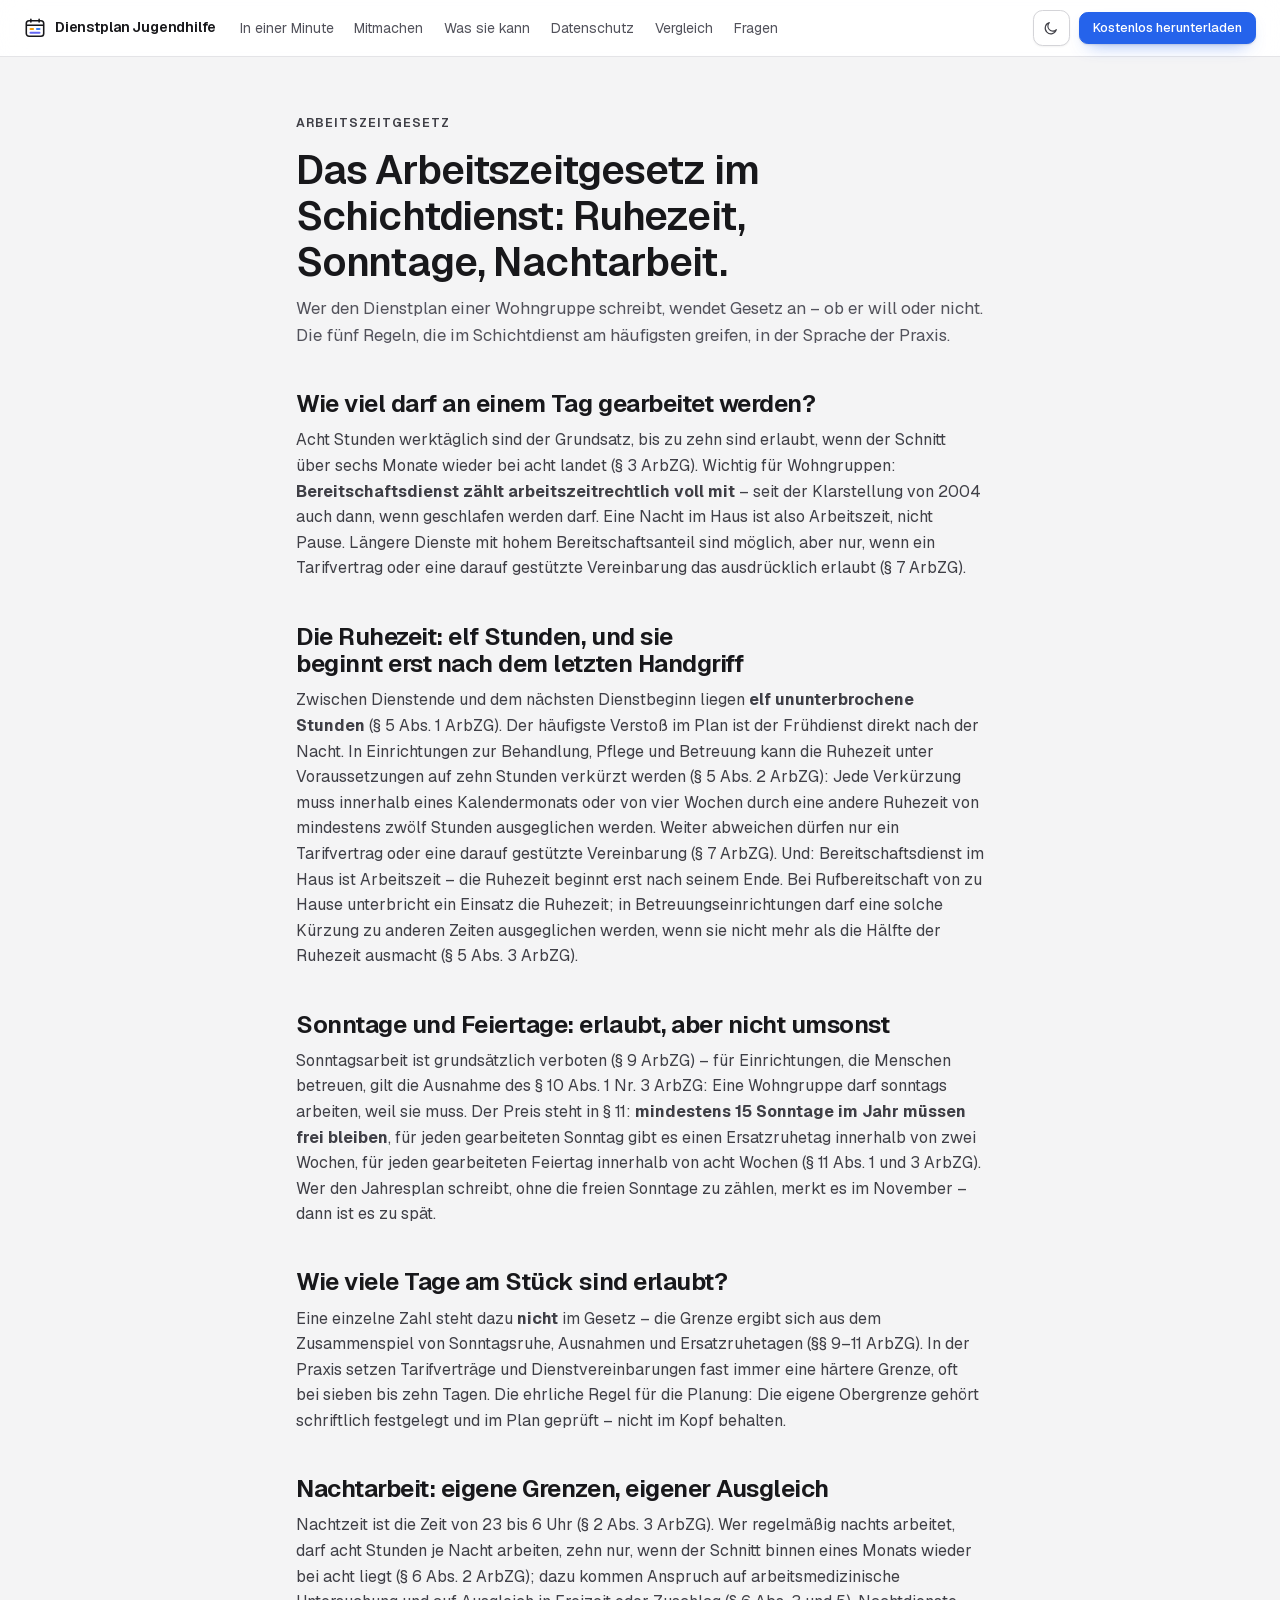
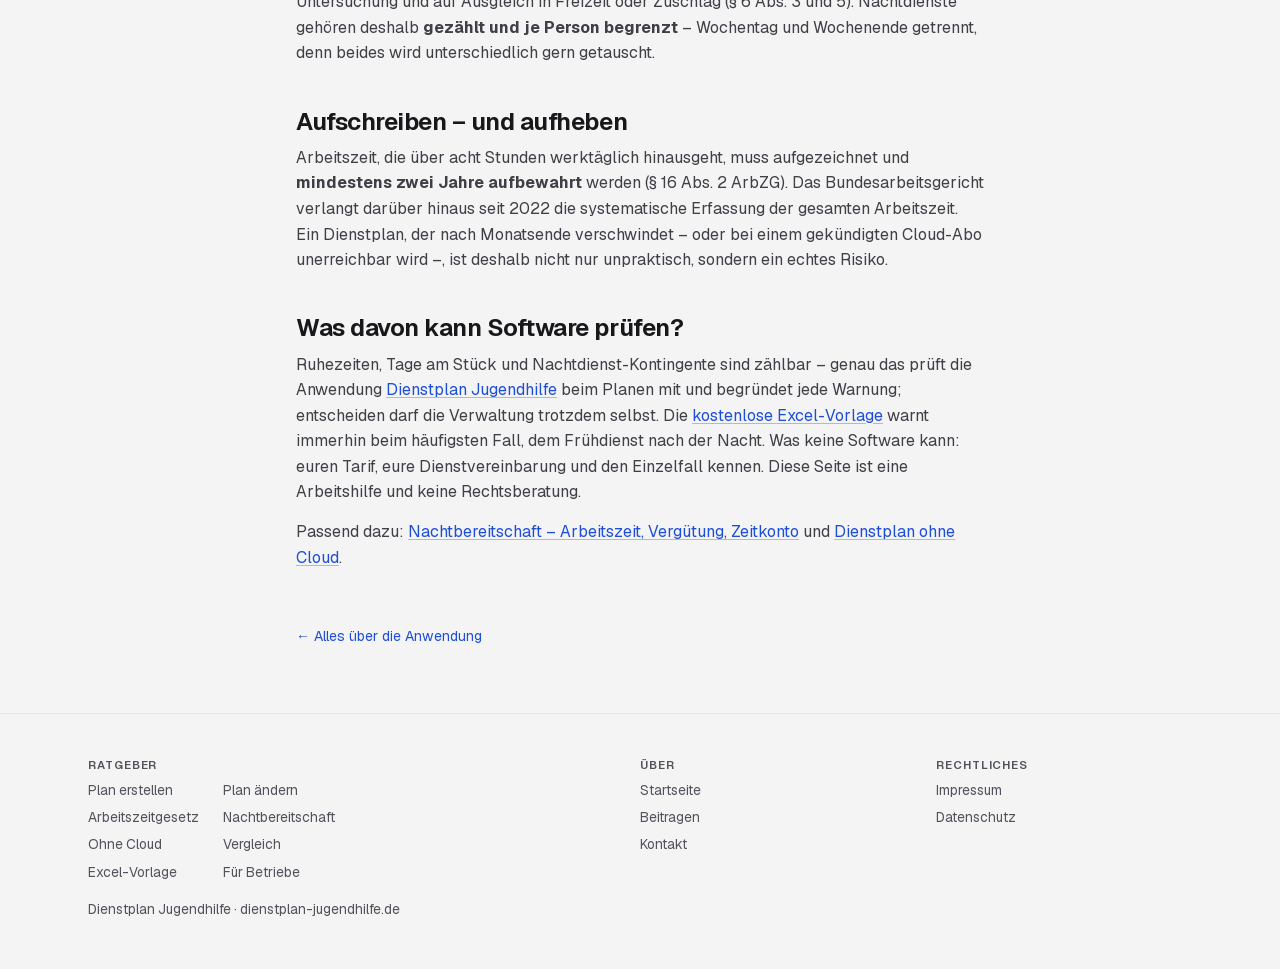
==== commit 62e9b8f8: "Homepage aktualisiert" ====
--- a/arbeitszeit.html
+++ b/arbeitszeit.html
@@ -4,14 +4,14 @@
 <meta charset="utf-8">
 <meta name="viewport" content="width=device-width, initial-scale=1">
 <title>Arbeitszeitgesetz im Schichtdienst: Ruhezeit, Sonntage, Nachtarbeit · Dienstplan Jugendhilfe</title>
-<meta name="description" content="Die fünf Regeln des Arbeitszeitgesetzes, die im Schichtdienst am häufigsten greifen: Ruhezeit (§ 5), freie Sonntage und Ersatzruhetage (§§ 9–11), Nachtarbeit (§ 6), Aufzeichnung (§ 16) — in der Sprache der Praxis, mit Wohngruppen-Beispielen.">
+<meta name="description" content="Die fünf Regeln des Arbeitszeitgesetzes, die im Schichtdienst am häufigsten greifen: Höchstarbeitszeit (§ 3), Ruhezeit (§ 5), freie Sonntage und Ersatzruhetage (§§ 9–11), Nachtarbeit (§ 6), Aufzeichnung (§ 16) – in der Sprache der Praxis, mit Wohngruppen-Beispielen.">
 <link rel="canonical" href="https://dienstplan-jugendhilfe.de/arbeitszeit.html">
 <meta name="robots" content="index, follow">
 <meta property="og:type" content="article">
 <meta property="og:locale" content="de_DE">
 <meta property="og:site_name" content="Dienstplan Jugendhilfe">
 <meta property="og:title" content="Arbeitszeitgesetz im Schichtdienst: Ruhezeit, Sonntage, Nachtarbeit">
-<meta property="og:description" content="Die fünf Regeln des Arbeitszeitgesetzes, die im Schichtdienst am häufigsten greifen: Ruhezeit (§ 5), freie Sonntage und Ersatzruhetage (§§ 9–11), Nachtarbeit (§ 6), Aufzeichnung (§ 16) — in der Sprache der Praxis, mit Wohngruppen-Beispielen.">
+<meta property="og:description" content="Die fünf Regeln des Arbeitszeitgesetzes, die im Schichtdienst am häufigsten greifen: Höchstarbeitszeit (§ 3), Ruhezeit (§ 5), freie Sonntage und Ersatzruhetage (§§ 9–11), Nachtarbeit (§ 6), Aufzeichnung (§ 16) – in der Sprache der Praxis, mit Wohngruppen-Beispielen.">
 <meta property="og:url" content="https://dienstplan-jugendhilfe.de/arbeitszeit.html">
 <meta property="og:image" content="https://dienstplan-jugendhilfe.de/vorschau.jpg">
 <meta name="twitter:card" content="summary_large_image">
@@ -39,7 +39,7 @@
   {
    "@type": "Article",
    "headline": "Arbeitszeitgesetz im Schichtdienst: Ruhezeit, Sonntage, Nachtarbeit",
-   "description": "Die fünf Regeln des Arbeitszeitgesetzes, die im Schichtdienst am häufigsten greifen: Ruhezeit (§ 5), freie Sonntage und Ersatzruhetage (§§ 9–11), Nachtarbeit (§ 6), Aufzeichnung (§ 16) — in der Sprache der Praxis, mit Wohngruppen-Beispielen.",
+   "description": "Die fünf Regeln des Arbeitszeitgesetzes, die im Schichtdienst am häufigsten greifen: Höchstarbeitszeit (§ 3), Ruhezeit (§ 5), freie Sonntage und Ersatzruhetage (§§ 9–11), Nachtarbeit (§ 6), Aufzeichnung (§ 16) – in der Sprache der Praxis, mit Wohngruppen-Beispielen.",
    "inLanguage": "de",
    "mainEntityOfPage": "https://dienstplan-jugendhilfe.de/arbeitszeit.html",
    "image": "https://dienstplan-jugendhilfe.de/vorschau.jpg",
@@ -69,6 +69,7 @@
 <script>
 try{var t=localStorage.getItem("farbmodus"); if(t){document.documentElement.setAttribute("data-theme",t)}}catch(e){}
 </script>
+<a class="sprung" href="#inhalt">Zum Inhalt springen</a>
 <header class="kopf">
   <div class="kopf-innen">
     <a class="marke" href="index.html">
@@ -80,32 +81,54 @@
         <rect x="13" y="12" width="5" height="2.2" rx="1.1" fill="#3b82f6"/>
         <rect x="6" y="16" width="12" height="2.2" rx="1.1" fill="#6366f1"/>
       </svg>
-      Dienstplan Jugendhilfe
+      <span class="marke-wort">Dienstplan<span class="marke-zusatz"> Jugendhilfe</span></span>
     </a>
+    <nav class="abschnitte" aria-label="Abschnitte der Startseite">
+      <a href="index.html#in-einer-minute">In einer Minute</a>
+      <a href="index.html#mitmachen">Mitmachen</a>
+      <a href="index.html#koennen">Was sie kann</a>
+      <a href="index.html#datenschutz-kurz">Datenschutz</a>
+      <a href="index.html#vergleich">Vergleich</a>
+      <a href="index.html#fragen">Fragen</a>
+    </nav>
     <div class="kopf-rechts">
+      <details class="menue">
+        <summary class="knopf mondknopf" aria-label="Menü" title="Menü">
+          <svg width="16" height="16" viewBox="0 0 24 24" fill="none" aria-hidden="true"><path d="M4 7h16M4 12h16M4 17h16" stroke="currentColor" stroke-width="1.8" stroke-linecap="round"/></svg>
+        </summary>
+        <div class="menue-liste">
+          <a href="index.html#in-einer-minute">In einer Minute</a>
+          <a href="index.html#mitmachen">Mitmachen</a>
+          <a href="index.html#koennen">Was sie kann</a>
+          <a href="index.html#datenschutz-kurz">Datenschutz</a>
+          <a href="index.html#vergleich">Vergleich</a>
+          <a href="index.html#herunterladen">Herunterladen</a>
+          <a href="index.html#fragen">Fragen</a>
+        </div>
+      </details>
       <button class="knopf mondknopf" id="modus" type="button" aria-label="Heller oder dunkler Modus" title="Hell / dunkel">
         <svg width="16" height="16" viewBox="0 0 24 24" fill="none" aria-hidden="true">
           <path d="M20 14.5A8.5 8.5 0 1 1 9.5 4a7 7 0 0 0 10.5 10.5Z" stroke="currentColor" stroke-width="1.7" stroke-linejoin="round"/>
         </svg>
       </button>
-      <a class="knopf knopf-voll knopf-klein" href="index.html#herunterladen">Kostenlos herunterladen</a>
+      <a class="knopf knopf-voll knopf-klein" href="index.html#herunterladen"><span class="knopf-lang">Kostenlos herunterladen</span><span class="knopf-kurz">Herunterladen</span></a>
     </div>
   </div>
 </header>
-<main>
+<main id="inhalt">
 
   <div class="huelle recht">
     <p class="augenbraue">Arbeitszeitgesetz</p>
     <h1>Das Arbeitszeitgesetz im Schichtdienst: Ruhezeit, Sonntage, Nachtarbeit.</h1>
     <p class="vorwort">Wer den Dienstplan einer Wohngruppe schreibt, wendet Gesetz
-       an — ob er will oder nicht. Die fünf Regeln, die im Schichtdienst am
+       an – ob er will oder nicht. Die fünf Regeln, die im Schichtdienst am
        häufigsten greifen, in der Sprache der Praxis.</p>
 
     <h2>Wie viel darf an einem Tag gearbeitet werden?</h2>
     <p>Acht Stunden werktäglich sind der Grundsatz, bis zu zehn sind erlaubt, wenn
        der Schnitt über sechs Monate wieder bei acht landet
        (§&nbsp;3 ArbZG). Wichtig für Wohngruppen:
-       <strong>Bereitschaftsdienst zählt arbeitszeitrechtlich voll mit</strong> —
+       <strong>Bereitschaftsdienst zählt arbeitszeitrechtlich voll mit</strong> –
        seit der Klarstellung von 2004 auch dann, wenn geschlafen werden darf. Eine
        Nacht im Haus ist also Arbeitszeit, nicht Pause. Längere Dienste mit hohem
        Bereitschaftsanteil sind möglich, aber nur, wenn ein Tarifvertrag oder eine
@@ -116,13 +139,18 @@
        <strong>elf ununterbrochene Stunden</strong> (§&nbsp;5 Abs.&nbsp;1 ArbZG). Der
        häufigste Verstoß im Plan ist der Frühdienst direkt nach der Nacht. In
        Einrichtungen zur Behandlung, Pflege und Betreuung kann die Ruhezeit unter
-       Voraussetzungen auf zehn Stunden verkürzt werden, wenn ein Ausgleich folgt
-       (§&nbsp;5 Abs.&nbsp;2 ArbZG) — ob und wie, regeln Tarif und
-       Dienstvereinbarung. Und: Wird jemand aus der Bereitschaft geweckt und
-       arbeitet, beginnt die Ruhezeit danach von vorn.</p>
+       Voraussetzungen auf zehn Stunden verkürzt werden (§&nbsp;5 Abs.&nbsp;2 ArbZG):
+       Jede Verkürzung muss innerhalb eines Kalendermonats oder von vier Wochen durch
+       eine andere Ruhezeit von mindestens zwölf Stunden ausgeglichen werden. Weiter
+       abweichen dürfen nur ein Tarifvertrag oder eine darauf gestützte Vereinbarung
+       (§&nbsp;7 ArbZG). Und: Bereitschaftsdienst im Haus ist Arbeitszeit – die Ruhezeit
+       beginnt erst nach seinem Ende. Bei Rufbereitschaft von zu Hause unterbricht ein
+       Einsatz die Ruhezeit; in Betreuungseinrichtungen darf eine solche Kürzung zu
+       anderen Zeiten ausgeglichen werden, wenn sie nicht mehr als die Hälfte der
+       Ruhezeit ausmacht (§&nbsp;5 Abs.&nbsp;3 ArbZG).</p>
 
     <h2>Sonntage und Feiertage: erlaubt, aber nicht umsonst</h2>
-    <p>Sonntagsarbeit ist grundsätzlich verboten (§&nbsp;9 ArbZG) — für
+    <p>Sonntagsarbeit ist grundsätzlich verboten (§&nbsp;9 ArbZG) – für
        Einrichtungen, die Menschen betreuen, gilt die Ausnahme des
        §&nbsp;10 Abs.&nbsp;1 Nr.&nbsp;3 ArbZG: Eine Wohngruppe darf sonntags
        arbeiten, weil sie muss. Der Preis steht in §&nbsp;11:
@@ -130,15 +158,15 @@
        jeden gearbeiteten Sonntag gibt es einen Ersatzruhetag innerhalb von zwei
        Wochen, für jeden gearbeiteten Feiertag innerhalb von acht Wochen
        (§&nbsp;11 Abs.&nbsp;1 und&nbsp;3 ArbZG). Wer den Jahresplan schreibt, ohne
-       die freien Sonntage zu zählen, merkt es im November — dann ist es zu spät.</p>
+       die freien Sonntage zu zählen, merkt es im November – dann ist es zu spät.</p>
 
     <h2>Wie viele Tage am Stück sind erlaubt?</h2>
-    <p>Eine einzelne Zahl steht dazu <strong>nicht</strong> im Gesetz — die Grenze
+    <p>Eine einzelne Zahl steht dazu <strong>nicht</strong> im Gesetz – die Grenze
        ergibt sich aus dem Zusammenspiel von Sonntagsruhe, Ausnahmen und
        Ersatzruhetagen (§§&nbsp;9–11 ArbZG). In der Praxis setzen Tarifverträge und
        Dienstvereinbarungen fast immer eine härtere Grenze, oft bei sieben bis zehn
        Tagen. Die ehrliche Regel für die Planung: Die eigene Obergrenze gehört
-       schriftlich festgelegt und im Plan geprüft — nicht im Kopf behalten.</p>
+       schriftlich festgelegt und im Plan geprüft – nicht im Kopf behalten.</p>
 
     <h2>Nachtarbeit: eigene Grenzen, eigener Ausgleich</h2>
     <p>Nachtzeit ist die Zeit von 23 bis 6 Uhr (§&nbsp;2 Abs.&nbsp;3 ArbZG). Wer
@@ -147,20 +175,20 @@
        (§&nbsp;6 Abs.&nbsp;2 ArbZG); dazu kommen Anspruch auf arbeitsmedizinische
        Untersuchung und auf Ausgleich in Freizeit oder Zuschlag
        (§&nbsp;6 Abs.&nbsp;3 und&nbsp;5). Nachtdienste gehören deshalb
-       <strong>gezählt und je Person begrenzt</strong> — Wochentag und Wochenende
+       <strong>gezählt und je Person begrenzt</strong> – Wochentag und Wochenende
        getrennt, denn beides wird unterschiedlich gern getauscht.</p>
 
-    <h2>Aufschreiben — und aufheben</h2>
+    <h2>Aufschreiben – und aufheben</h2>
     <p>Arbeitszeit, die über acht Stunden werktäglich hinausgeht, muss
        aufgezeichnet und <strong>mindestens zwei Jahre aufbewahrt</strong> werden
        (§&nbsp;16 Abs.&nbsp;2 ArbZG). Das Bundesarbeitsgericht verlangt darüber
        hinaus seit 2022 die systematische Erfassung der gesamten Arbeitszeit. Ein
-       Dienstplan, der nach Monatsende verschwindet — oder bei einem gekündigten
-       Cloud-Abo unerreichbar wird —, ist deshalb nicht nur unpraktisch, sondern
+       Dienstplan, der nach Monatsende verschwindet – oder bei einem gekündigten
+       Cloud-Abo unerreichbar wird –, ist deshalb nicht nur unpraktisch, sondern
        ein echtes Risiko.</p>
 
     <h2>Was davon kann Software prüfen?</h2>
-    <p>Ruhezeiten, Tage am Stück und Nachtdienst-Kontingente sind zählbar — genau
+    <p>Ruhezeiten, Tage am Stück und Nachtdienst-Kontingente sind zählbar – genau
        das prüft die Anwendung <a href="index.html">Dienstplan Jugendhilfe</a> beim
        Planen mit und begründet jede Warnung; entscheiden darf die Verwaltung
        trotzdem selbst. Die <a href="vorlage.html">kostenlose Excel-Vorlage</a>
@@ -168,7 +196,7 @@
        keine Software kann: euren Tarif, eure Dienstvereinbarung und den Einzelfall
        kennen. Diese Seite ist eine Arbeitshilfe und keine Rechtsberatung.</p>
 
-    <p>Passend dazu: <a href="nachtbereitschaft.html">Nachtbereitschaft — Arbeitszeit,
+    <p>Passend dazu: <a href="nachtbereitschaft.html">Nachtbereitschaft – Arbeitszeit,
        Vergütung, Zeitkonto</a> und <a href="ohne-cloud.html">Dienstplan ohne
        Cloud</a>.</p>
 
@@ -178,21 +206,37 @@
 </main>
 <footer class="fuss">
   <div class="huelle fuss-innen">
+    <div class="fuss-gruppen">
+      <nav class="fuss-gruppe-breit" aria-labelledby="fuss-ratgeber">
+        <h2 id="fuss-ratgeber">Ratgeber</h2>
+        <ul>
+          <li><a href="dienstplan-erstellen.html">Plan erstellen</a></li>
+          <li><a href="dienstplan-aendern.html">Plan ändern</a></li>
+          <li><a href="arbeitszeit.html">Arbeitszeitgesetz</a></li>
+          <li><a href="nachtbereitschaft.html">Nachtbereitschaft</a></li>
+          <li><a href="ohne-cloud.html">Ohne Cloud</a></li>
+          <li><a href="vergleich.html">Vergleich</a></li>
+          <li><a href="vorlage.html">Excel-Vorlage</a></li>
+          <li><a href="betrieb.html">Für Betriebe</a></li>
+        </ul>
+      </nav>
+      <nav aria-labelledby="fuss-ueber">
+        <h2 id="fuss-ueber">Über</h2>
+        <ul>
+          <li><a href="index.html">Startseite</a></li>
+          <li><a href="beitrag.html">Beitragen</a></li>
+          <li><a href="mailto:kontakt@dienstplan-jugendhilfe.de">Kontakt</a></li>
+        </ul>
+      </nav>
+      <nav aria-labelledby="fuss-recht">
+        <h2 id="fuss-recht">Rechtliches</h2>
+        <ul>
+          <li><a href="impressum.html">Impressum</a></li>
+          <li><a href="datenschutz.html">Datenschutz</a></li>
+        </ul>
+      </nav>
+    </div>
     <span>Dienstplan Jugendhilfe · dienstplan-jugendhilfe.de</span>
-    <span class="rechts">
-      <a href="vorlage.html">Excel-Vorlage</a>
-      <a href="dienstplan-erstellen.html">Plan erstellen</a>
-      <a href="arbeitszeit.html">Arbeitszeitgesetz</a>
-      <a href="dienstplan-aendern.html">Plan ändern</a>
-      <a href="nachtbereitschaft.html">Nachtbereitschaft</a>
-      <a href="ohne-cloud.html">Ohne Cloud</a>
-      <a href="vergleich.html">Vergleich</a>
-      <a href="betrieb.html">Für Betriebe</a>
-      <a href="beitrag.html">Beitragen</a>
-      <a href="impressum.html">Impressum</a>
-      <a href="datenschutz.html">Datenschutz</a>
-      <a href="mailto:kontakt@dienstplan-jugendhilfe.de">Kontakt</a>
-    </span>
   </div>
 </footer>
 <script>
@@ -204,6 +248,16 @@
   document.documentElement.setAttribute("data-theme", neu);
   try{ localStorage.setItem("farbmodus", neu); }catch(e){}
 });
+(function(){
+  var menue = document.querySelector(".menue");
+  if (!menue) return;
+  document.addEventListener("click", function(e){
+    if (menue.open && !menue.contains(e.target)) menue.open = false;
+  });
+  document.addEventListener("keydown", function(e){
+    if (e.key === "Escape" && menue.open){ menue.open = false; menue.querySelector("summary").focus(); }
+  });
+})();
 </script>
 </body>
 </html>
--- a/stil.css
+++ b/stil.css
@@ -10,182 +10,253 @@
   unicode-range:U+0000-00FF,U+0131,U+0152-0153,U+02BB-02BC,U+02C6,U+02DA,U+02DC,U+0304,U+0308,U+0329,U+2000-206F,U+20AC,U+2122,U+2191,U+2193,U+2212,U+2215,U+FEFF,U+FFFD}
 
 /* ---------------------------------------------------------------------------
-   Farben und Maße sind aus der Anwendung übernommen, nicht neu erfunden:
-   zinc-50/zinc-900 als Grund, Weiß bzw. zinc-800 für Flächen, blue-600 als
-   einzige Akzentfarbe, 1px-Ringe statt Schatten. Wer die App kennt, soll die
-   Seite wiedererkennen – und umgekehrt.
+   Farben und Maße kommen aus der Anwendung (src/app/globals.css), nicht neu
+   erfunden: zinc-100 als Grund, weiße Flächen mit echter Kante, blue-600 als
+   einzige Akzentfarbe, Glas nur in der Kopfleiste, Karten mit 14 px Rundung.
+   Wer die App kennt, soll die Seite wiedererkennen – und umgekehrt.
+
+   Jede Text-/Flächen-Paarung ist gerechnet, nicht geschätzt, in beiden Modi:
+   --leise ist zinc-600 statt zinc-500, weil zinc-500 auf dem Grund (zinc-100)
+   nur 4,38:1 hielt; --gut ist emerald-700, weil emerald-600 auf Weiß als Schrift
+   (Saldo im Zeitkonto) nur 3,77:1 hielt. Im Dunkelmodus ist --flaeche-2 heller
+   als zinc-700 gewählt, damit --leise darauf über 4,5:1 bleibt.
    --------------------------------------------------------------------------- */
 :root{
+  color-scheme:light;
   /* Gefüllte Knöpfe: eigenes Blau statt --akzent. --akzent wird im Dunkelmodus heller
-     (#3b82f6) – gut für Linien und Flächen, aber weiße Schrift darauf hielt nur 3,68:1,
-     beim Darüberfahren (#93c5fd) noch weit weniger. Diese beiden Werte gelten deshalb
-     in beiden Modi: 5,17:1 und 6,70:1. */
+     (#3b82f6) – gut für Linien und Flächen, aber weiße Schrift darauf hielt nur 3,68:1.
+     Diese beiden Werte gelten deshalb in beiden Modi: 5,17:1 und 6,70:1. */
   --knopf:#2563eb; --knopf-drueber:#1d4ed8;
-  --grund:#fafafa;          /* zinc-50  */
+  --grund:#f4f4f5;          /* zinc-100, wie die Anwendung */
   --flaeche:#ffffff;
-  --flaeche-2:#f4f4f5;      /* zinc-100 */
+  --flaeche-2:#f4f4f5;
   --tinte:#18181b;          /* zinc-900 */
   --tinte-2:#3f3f46;        /* zinc-700 */
-  --leise:#71717a;          /* zinc-500 */
-  --linie:#e4e4e7;          /* zinc-200 */
+  --leise:#52525b;          /* zinc-600 */
+  --linie:#e4e4e7;          /* zinc-200: Trenner innerhalb einer Fläche */
+  --kante:#d4d4d8;          /* zinc-300: Rand einer Karte */
   --akzent:#2563eb;         /* blue-600 */
   --akzent-tinte:#1d4ed8;
   --akzent-flaeche:#eff6ff; /* blue-50  */
   --akzent-linie:#bfdbfe;   /* blue-200 */
-  --warn-flaeche:#fffbeb;   /* amber-50 */
+  --warn-flaeche:#fffbeb;
   --warn-linie:#fde68a;
   --warn-tinte:#78350f;
   --warn-kern:#f59e0b;
-  --gut:#059669;
+  --gut:#047857;
   --frueh:#f59e0b;
   --spaet:#3b82f6;
   --nacht:#6366f1;
-  --schatten:0 1px 2px rgba(24,24,27,.05);
-  --rund:.75rem;
+  /* Namensfelder wie in der App (lib/colors.ts): 45 % Farbe auf 55 % Schwarz, im
+     Dunkelmodus auf 55 % Weiß. */
+  --chip-mix:#000000;
+  --glas:rgb(255 255 255 / .92);
+  --schein:rgb(37 99 235 / .11);
+  --schatten:0 1px 2px rgb(0 0 0 / .04), 0 8px 24px -14px rgb(0 0 0 / .10);
+  --schatten-gross:0 1px 2px rgb(0 0 0 / .05), 0 18px 40px -22px rgb(24 24 27 / .28), 0 40px 80px -40px rgb(24 24 27 / .22);
+  --rund:.875rem;
+  --rund-gross:1.125rem;
 }
 @media (prefers-color-scheme: dark){
-  :root{
-    --grund:#18181b; --flaeche:#27272a; --flaeche-2:#3f3f46;
-    --tinte:#f4f4f5; --tinte-2:#d4d4d8; --leise:#a1a1aa; --linie:#3f3f46;
+  :root:not([data-theme="light"]){
+    color-scheme:dark;
+    --grund:#18181b; --flaeche:#232326; --flaeche-2:#2c2c30;
+    --tinte:#f4f4f5; --tinte-2:#d4d4d8; --leise:#a1a1aa; --linie:#3f3f46; --kante:#4b4b53;
     --akzent:#3b82f6; --akzent-tinte:#93c5fd; --akzent-flaeche:#172554; --akzent-linie:#1e3a8a;
     --warn-flaeche:#2a1e05; --warn-linie:#78350f; --warn-tinte:#fcd34d;
-    --gut:#34d399;
-    --schatten:0 1px 2px rgba(0,0,0,.3);
+    --gut:#34d399; --chip-mix:#ffffff;
+    --glas:rgb(35 35 38 / .92);
+    --schein:rgb(59 130 246 / .16);
+    --schatten:0 1px 2px rgb(0 0 0 / .3), 0 8px 24px -14px rgb(0 0 0 / .5);
+    --schatten-gross:0 1px 2px rgb(0 0 0 / .3), 0 18px 40px -22px rgb(0 0 0 / .7), 0 40px 80px -40px rgb(0 0 0 / .6);
   }
 }
 :root[data-theme="dark"]{
-  --grund:#18181b; --flaeche:#27272a; --flaeche-2:#3f3f46;
-  --tinte:#f4f4f5; --tinte-2:#d4d4d8; --leise:#a1a1aa; --linie:#3f3f46;
+  color-scheme:dark;
+  --grund:#18181b; --flaeche:#232326; --flaeche-2:#2c2c30;
+  --tinte:#f4f4f5; --tinte-2:#d4d4d8; --leise:#a1a1aa; --linie:#3f3f46; --kante:#4b4b53;
   --akzent:#3b82f6; --akzent-tinte:#93c5fd; --akzent-flaeche:#172554; --akzent-linie:#1e3a8a;
   --warn-flaeche:#2a1e05; --warn-linie:#78350f; --warn-tinte:#fcd34d;
-  --gut:#34d399;
-  --schatten:0 1px 2px rgba(0,0,0,.3);
-}
-:root[data-theme="light"]{
-  --grund:#fafafa; --flaeche:#ffffff; --flaeche-2:#f4f4f5;
-  --tinte:#18181b; --tinte-2:#3f3f46; --leise:#71717a; --linie:#e4e4e7;
-  --akzent:#2563eb; --akzent-tinte:#1d4ed8; --akzent-flaeche:#eff6ff; --akzent-linie:#bfdbfe;
-  --warn-flaeche:#fffbeb; --warn-linie:#fde68a; --warn-tinte:#78350f;
-  --gut:#059669;
-  --schatten:0 1px 2px rgba(24,24,27,.05);
-}
-
+  --gut:#34d399; --chip-mix:#ffffff;
+  --glas:rgb(35 35 38 / .92);
+  --schein:rgb(59 130 246 / .16);
+  --schatten:0 1px 2px rgb(0 0 0 / .3), 0 8px 24px -14px rgb(0 0 0 / .5);
+  --schatten-gross:0 1px 2px rgb(0 0 0 / .3), 0 18px 40px -22px rgb(0 0 0 / .7), 0 40px 80px -40px rgb(0 0 0 / .6);
+}
+
+/* ---- Grundlagen ---------------------------------------------------------- */
 *,*::before,*::after{box-sizing:border-box}
 html{-webkit-text-size-adjust:100%}
 body{
   margin:0; background:var(--grund); color:var(--tinte);
   font-family:Geist,-apple-system,BlinkMacSystemFont,"Segoe UI",Arial,sans-serif;
   font-size:16px; line-height:1.6; -webkit-font-smoothing:antialiased;
-  overflow-x:hidden;
-}
-h1,h2,h3{margin:0; line-height:1.15; text-wrap:balance; letter-spacing:-.022em}
+  overflow-x:hidden; overflow-x:clip;
+  transition:background-color .25s ease, color .25s ease;
+}
+h1,h2,h3{margin:0; line-height:1.15; text-wrap:balance; letter-spacing:-.022em; font-weight:600}
 p{margin:0}
 a{color:var(--akzent-tinte); text-decoration-color:color-mix(in srgb,var(--akzent) 40%,transparent); text-underline-offset:2px}
 a:hover{text-decoration-color:currentColor}
 img{max-width:100%; height:auto; display:block}
 :focus-visible{outline:2px solid var(--akzent); outline-offset:2px; border-radius:4px}
+[id]{scroll-margin-top:5rem}
 .mono{font-family:"Geist Mono",ui-monospace,SFMono-Regular,Menlo,monospace; font-variant-numeric:tabular-nums}
-
+.nur-leser{position:absolute; width:1px; height:1px; margin:-1px; overflow:hidden; clip:rect(0 0 0 0); white-space:nowrap; border:0}
+.leise{color:var(--leise)}
+.fliess{max-width:65ch; color:var(--tinte-2)}
+
+/* Raster: ein Vielfaches von 8 px. Seitenrand am Telefon 16 px. */
 .huelle{max-width:72rem; margin:0 auto; padding:0 1rem}
-.abschnitt{padding:4.5rem 0}
-.abschnitt + .abschnitt{border-top:1px solid var(--linie)}
-@media (max-width:640px){ .abschnitt{padding:3rem 0} }
-
-/* Kopfleiste – bewusst identisch zur Anwendung: gleiche Höhe, gleiche Ringe. */
+.huelle-breit{max-width:80rem}
+@media (min-width:720px){ .huelle{padding:0 1.5rem} }
+.abschnitt{padding:clamp(4rem,9vw,7rem) 0}
+.band{background:var(--flaeche); border-top:1px solid var(--linie); border-bottom:1px solid var(--linie)}
+
+/* ---- Kopfleiste: Glas wie in der Anwendung (Deckung 0,92, 14 px Weichzeichnung) */
 .kopf{
-  position:sticky; top:0; z-index:20;
-  background:color-mix(in srgb,var(--flaeche) 88%,transparent);
-  backdrop-filter:saturate(180%) blur(8px);
+  position:sticky; top:0; z-index:30;
+  background:var(--glas);
+  -webkit-backdrop-filter:blur(14px) saturate(115%); backdrop-filter:blur(14px) saturate(115%);
   border-bottom:1px solid var(--linie);
 }
-.kopf-innen{max-width:72rem; margin:0 auto; padding:.7rem 1rem; display:flex; align-items:center; gap:1.5rem; flex-wrap:wrap}
-.marke{display:flex; align-items:center; gap:.5rem; font-size:.875rem; font-weight:600; color:var(--tinte); text-decoration:none}
-.marke svg{width:20px; height:20px; flex:none}
-.kopf nav{display:flex; gap:1rem; font-size:.875rem}
-.kopf nav a{color:var(--leise); text-decoration:none}
-.kopf nav a:hover{color:var(--akzent)}
+@media (prefers-reduced-transparency: reduce){ .kopf{background:var(--flaeche); -webkit-backdrop-filter:none; backdrop-filter:none} }
+.kopf-innen{max-width:80rem; margin:0 auto; padding:.6rem 1rem; display:flex; align-items:center; gap:1.5rem}
+@media (min-width:720px){ .kopf-innen{padding:.6rem 1.5rem} }
+.marke{display:flex; align-items:center; gap:.55rem; font-size:.9rem; font-weight:600; letter-spacing:-.01em;
+  color:var(--tinte); text-decoration:none; white-space:nowrap; min-width:0}
+.marke svg{width:22px; height:22px; flex:none}
+.marke-wort{min-width:0; overflow:hidden; text-overflow:ellipsis; white-space:nowrap}
+.kopf nav.abschnitte{display:flex; gap:1.3rem; font-size:.875rem}
+.kopf nav.abschnitte a{position:relative; color:var(--leise); text-decoration:none; padding:.3rem 0; white-space:nowrap}
+.kopf nav.abschnitte a:hover, .kopf nav.abschnitte a.aktiv{color:var(--tinte)}
+.kopf nav.abschnitte a.aktiv::after{content:""; position:absolute; left:0; right:0; bottom:-.15rem; height:2px; border-radius:2px; background:var(--akzent)}
 .kopf-rechts{margin-left:auto; display:flex; align-items:center; gap:.6rem; flex:none}
-@media (max-width:760px){ .kopf nav{display:none} }
-/* Auf dem Handy muss die Leiste einzeilig bleiben – umgebrochen sähe man den
-   Seiteninhalt zwischen den beiden Zeilen durchscheinen. */
+.knopf-kurz{display:none}
+/* Unter 1080 px passt die Leiste nicht mehr nebeneinander. Bis zum 28.10.2026 verschwand
+   sie dann ersatzlos – auf Tablet und Telefon gab es keinen Weg zu den Abschnitten.
+   Jetzt klappt ein Menüknopf dieselben Ziele auf. */
+/* Die Liste hängt an der Kopfleiste (sticky, also positioniert), nicht am Knopf: So
+   bleibt sie auch am Telefon im Bild, wo der Knopf weit links von rechts steht. */
+.menue{display:none}
+.menue > summary{list-style:none}
+.menue > summary::-webkit-details-marker{display:none}
+.menue-liste{position:absolute; right:1rem; top:calc(100% + .4rem); z-index:40; width:min(16rem, calc(100vw - 2rem)); display:grid; padding:.35rem;
+  background:var(--flaeche); border:1px solid var(--kante); border-radius:.8rem; box-shadow:var(--schatten-gross)}
+.menue-liste a{padding:.65rem .8rem; border-radius:.5rem; color:var(--tinte); text-decoration:none; font-size:.95rem}
+.menue-liste a:hover{background:var(--flaeche-2)}
+@media (max-width:1080px){ .kopf nav.abschnitte{display:none} .menue{display:block} }
+@media (min-width:720px){ .menue-liste{right:1.5rem} }
+/* Am Telefon bleibt die Leiste einzeilig: Marke kürzt sich, der Knopf wird knapper. */
 @media (max-width:520px){
-  .kopf-innen{flex-wrap:nowrap; gap:.75rem}
-  .marke{min-width:0; overflow:hidden; text-overflow:ellipsis; white-space:nowrap}
-  .nur-breit{display:none}
-}
-
-/* Knöpfe – exakt die Formensprache der App: rounded-md, 1px-Rand, kein Verlauf. */
+  .kopf-innen{gap:.6rem}
+  .kopf-rechts{gap:.45rem}
+  .marke{font-size:.86rem}
+  .knopf-lang{display:none}
+  .knopf-kurz{display:inline}
+}
+/* Ganz schmal: lieber „Dienstplan“ ganz als „Dienstplan Jugen…“. */
+@media (max-width:420px){ .marke-zusatz{display:none} }
+/* Erster Tabulator-Halt: am Kopf vorbei direkt zum Inhalt. Sichtbar nur mit Fokus. */
+.sprung{position:absolute; left:1rem; top:-4rem; z-index:60; padding:.55rem .9rem; border-radius:.55rem;
+  background:var(--knopf); color:#fff; font-size:.875rem; font-weight:500; text-decoration:none}
+.sprung:focus{top:.6rem}
+
+/* ---- Knöpfe: die Formensprache der App – 1 px Rand, kein Verlauf ------------ */
 .knopf{
-  display:inline-flex; align-items:center; justify-content:center; gap:.45rem;
-  border-radius:.5rem; padding:.6rem 1rem; font-size:.875rem; font-weight:500;
-  border:1px solid var(--linie); background:var(--flaeche); color:var(--tinte-2);
-  text-decoration:none; cursor:pointer; font-family:inherit;
-  transition:background .15s ease, border-color .15s ease;
+  display:inline-flex; align-items:center; justify-content:center; gap:.5rem;
+  border-radius:.625rem; padding:.6rem 1.05rem; font-size:.9rem; font-weight:500; line-height:1.25;
+  border:1px solid var(--kante); background:var(--flaeche); color:var(--tinte-2);
+  text-decoration:none; cursor:pointer; font-family:inherit; box-shadow:0 1px 2px rgb(0 0 0 / .05);
+  transition:background-color .15s ease, border-color .15s ease, transform .15s ease;
 }
 .knopf:hover{background:var(--flaeche-2)}
-.knopf-voll{background:var(--knopf); border-color:var(--knopf); color:#fff}
+.knopf-voll{background:var(--knopf); border-color:var(--knopf); color:#fff;
+  box-shadow:0 1px 2px rgb(0 0 0 / .1), 0 8px 18px -10px rgb(37 99 235 / .7)}
 .knopf-voll:hover{background:var(--knopf-drueber); border-color:var(--knopf-drueber)}
-:root[data-theme="dark"] .knopf-voll:hover, :root:not([data-theme="light"]) .knopf-voll:hover{filter:brightness(1.08)}
-.knopf-klein{padding:.35rem .75rem; font-size:.78rem}
-.knopf-schlicht{border-color:transparent; background:transparent}
+.knopf-klein{padding:.42rem .8rem; font-size:.8rem; border-radius:.55rem}
+.knopf-gross{padding:.8rem 1.35rem; font-size:1rem; border-radius:.75rem}
+.knopf-schlicht{border-color:transparent; background:transparent; box-shadow:none}
 .knopf-schlicht:hover{background:var(--flaeche-2)}
-.mondknopf{width:2.3rem; height:2.3rem; padding:0; border-radius:.5rem}
-
-/* Karten und Marken */
-.karte{background:var(--flaeche); border:1px solid var(--linie); border-radius:var(--rund); box-shadow:var(--schatten)}
+.mondknopf{width:2.3rem; height:2.3rem; padding:0; border-radius:.6rem}
+
+/* ---- Marken, Überzeilen, Karten -------------------------------------------- */
+.augenbraue{font-size:.78rem; font-weight:600; letter-spacing:.08em; text-transform:uppercase; color:var(--akzent-tinte)}
 .chip{
   display:inline-flex; align-items:center; gap:.4rem; border-radius:999px;
-  padding:.28rem .7rem; font-size:.75rem; font-weight:500;
+  padding:.28rem .75rem; font-size:.78rem; font-weight:500; line-height:1.3;
   background:var(--akzent-flaeche); color:var(--akzent-tinte); border:1px solid var(--akzent-linie);
-  /* Im Raster würde die Marke sonst auf volle Breite gezogen. */
   justify-self:start; width:fit-content;
 }
-.augenbraue{font-size:.75rem; font-weight:600; letter-spacing:.09em; text-transform:uppercase; color:var(--leise)}
-.leise{color:var(--leise)}
-.gross{font-size:clamp(2.1rem,5.2vw,3.5rem); font-weight:600}
-.mittel{font-size:clamp(1.5rem,3.1vw,2.1rem); font-weight:600}
-.klein-h{font-size:1.05rem; font-weight:600}
-.fliess{max-width:65ch; color:var(--tinte-2)}
-
-/* ---------------------------------------------------------------------------
-   Der Kopfbereich zeigt keinen Screenshot, sondern einen echten Monatsplan in
-   der Bildsprache der App. Er füllt sich beim Aufruf selbst – genau das, was
-   der Knopf „Plan automatisch füllen" in der Anwendung tut.
-   --------------------------------------------------------------------------- */
-.kopfbereich{padding:3.5rem 0 0}
-.kopf-raster{display:grid; gap:1.75rem}
-.merkmale{display:flex; flex-wrap:wrap; gap:.5rem 1.4rem; font-size:.85rem; color:var(--leise)}
-.merkmale span{display:inline-flex; align-items:center; gap:.4rem}
+.karte{background:var(--flaeche); border:1px solid var(--kante); border-radius:var(--rund); box-shadow:var(--schatten)}
 .haken{color:var(--gut); flex:none}
 
-.fenster{
-  margin-top:2.5rem; border:1px solid var(--linie); border-radius:1rem; overflow:hidden;
-  background:var(--flaeche); box-shadow:0 12px 32px -18px rgba(24,24,27,.35);
-}
-@media (prefers-color-scheme: dark){ .fenster{box-shadow:0 12px 32px -18px rgba(0,0,0,.7)} }
-.fenster-leiste{
-  display:flex; align-items:center; gap:.5rem; padding:.55rem .85rem;
-  background:var(--flaeche-2); border-bottom:1px solid var(--linie);
-}
-.ampel{display:flex; gap:.35rem}
-.ampel i{width:10px; height:10px; border-radius:50%; background:var(--linie)}
+/* Abschnittsköpfe */
+.kopfzeile{max-width:46rem}
+.kopfzeile.mittig{margin-inline:auto; text-align:center}
+.titel{font-size:clamp(1.9rem,3.8vw,2.85rem); font-weight:650; letter-spacing:-.032em; line-height:1.08; margin-top:.7rem}
+.einleitung{margin-top:1.1rem; font-size:clamp(1.02rem,1.4vw,1.15rem); line-height:1.6; color:var(--tinte-2); max-width:60ch}
+.kopfzeile.mittig .einleitung{margin-inline:auto}
+
+/* ---- Kopfbereich ---------------------------------------------------------- */
+/* Oben bewusst knapp: Beim Öffnen soll schon ein guter Teil des Anwendungsfensters zu
+   sehen sein. Bis zum 28.10.2026 begann es bei 1440×900 erst 165 px über dem Rand. */
+.held{position:relative; isolation:isolate; overflow:hidden; text-align:center;
+  padding:clamp(2rem,4vw,3.5rem) 0 clamp(3.5rem,8vw,6rem)}
+/* Ein einziger, ruhiger Schein hinter dem Fenster – kein Verlauf als Dekor. */
+.held::before{content:""; position:absolute; z-index:-1; left:50%; top:34%; width:min(1100px,140vw); height:70%;
+  transform:translateX(-50%); background:radial-gradient(closest-side, var(--schein), transparent); pointer-events:none}
+.held-titel{font-size:clamp(2.1rem,6.4vw,4.5rem); font-weight:650; letter-spacing:-.045em; line-height:1.02; margin-top:1rem}
+.held-titel span{display:block}
+.held-titel .zweite{color:var(--leise)}
+.held-text{max-width:41rem; margin:1.25rem auto 0; font-size:clamp(1.06rem,1.6vw,1.25rem); line-height:1.55; color:var(--tinte-2)}
+.held-knoepfe{display:flex; flex-wrap:wrap; justify-content:center; gap:.75rem; margin-top:1.75rem}
+.vertrauen{display:flex; flex-wrap:wrap; justify-content:center; gap:.5rem 1.5rem; list-style:none; margin:1.35rem 0 0; padding:0;
+  font-size:.875rem; color:var(--leise)}
+.vertrauen li{display:inline-flex; align-items:center; gap:.4rem}
+.held-bild{max-width:76rem; margin:2rem auto 0; padding:0 1rem; perspective:2400px; text-align:left}
+@media (min-width:720px){ .held-bild{padding:0 1.5rem} }
+/* --kipp setzt das Skript beim Scrollen von 1 auf 0: Das Fenster richtet sich auf.
+   Ohne Skript und bei reduzierter Bewegung steht es gerade. */
+.held-bild .fenster{transform-origin:50% 100%;
+  transform:rotateX(calc(var(--kipp, 0) * 9deg)) scale(calc(1 - var(--kipp, 0) * .04))}
+
+/* ---- Anwendungsfenster ---------------------------------------------------- */
+.fenster{position:relative; border:1px solid var(--kante); border-radius:var(--rund-gross); overflow:hidden;
+  background:var(--flaeche); box-shadow:var(--schatten-gross)}
+.fenster-leiste{display:flex; align-items:center; gap:.5rem; padding:.55rem .85rem;
+  background:var(--flaeche-2); border-bottom:1px solid var(--linie)}
+.ampel{display:flex; gap:.38rem}
+.ampel i{width:10px; height:10px; border-radius:50%; background:var(--kante)}
 .fenster-titel{font-size:.75rem; color:var(--leise); margin-left:.4rem;
   min-width:0; white-space:nowrap; overflow:hidden; text-overflow:ellipsis}
 .fenster-inhalt{padding:1rem 1rem 1.25rem}
-
+.fenster img{width:100%}
+/* min-width:0: Als Rasterkind darf eine Aufnahme schmaler werden als ihr breitester
+   Inhalt – sonst schiebt die Fensterleiste mit Titel und Umschalter am Telefon die
+   ganze Reihe über den Rand. Der Titel kürzt sich dann mit „…“. */
+.aufnahme{margin:0; min-width:0}
+.aufnahme figcaption{margin-top:.95rem; font-size:.875rem; line-height:1.55; color:var(--leise); max-width:64ch}
+
+/* Vergrößern: das Skript legt um jede Aufnahme einen Knopf. */
+.bild-knopf{display:block; position:relative; width:100%; margin:0; padding:0; border:0; background:none;
+  cursor:zoom-in; font:inherit; color:inherit; text-align:left}
+.bild-knopf img{transition:transform .6s cubic-bezier(.16,1,.3,1)}
+.bild-knopf:focus-visible{outline-offset:-3px; border-radius:0}
+.lupe{position:absolute; right:.75rem; bottom:.75rem; display:inline-flex; align-items:center; gap:.35rem;
+  padding:.35rem .65rem; border-radius:999px; font-size:.75rem; font-weight:500;
+  background:rgb(24 24 27 / .82); color:#fff; opacity:0; transform:translateY(4px);
+  transition:opacity .2s ease, transform .2s ease; pointer-events:none}
+.bild-knopf:hover .lupe, .bild-knopf:focus-visible .lupe{opacity:1; transform:none}
+@media (hover:hover){ .bild-knopf:hover img{transform:scale(1.012)} }
+/* Ohne Maus gibt es kein Darüberfahren: Dann steht die Lupe immer da, sonst erfährt am
+   Telefon niemand, dass sich ein Bild antippen lässt. */
+@media (hover:none){ .lupe{opacity:1; transform:none} }
+
+/* ---- Der Plan in der Bildsprache der App (für die Simulation) --------------- */
 .plan-leiste{display:flex; flex-wrap:wrap; align-items:center; gap:.5rem; margin-bottom:.85rem}
 .plan-monat{font-size:1.05rem; font-weight:600; margin:0 .3rem}
-.umschalter{display:inline-flex; gap:.15rem; margin-left:auto}
-.umschalter button{
-  border:0; background:transparent; font-family:inherit; font-size:.8rem; font-weight:500;
-  color:var(--leise); padding:.35rem .7rem; border-radius:.5rem; cursor:pointer;
-}
-.umschalter button[aria-pressed="true"]{background:var(--tinte); color:var(--grund)}
-
-.legende{display:flex; flex-wrap:wrap; gap:.35rem .9rem; font-size:.72rem; color:var(--leise); margin-bottom:.7rem}
-.legende span{display:inline-flex; align-items:center; gap:.35rem}
 .punkt{width:8px; height:8px; border-radius:50%; flex:none}
-
 .engpass{
   display:flex; gap:.55rem; align-items:flex-start;
   background:var(--warn-flaeche); border:1px solid var(--warn-linie); color:var(--warn-tinte);
@@ -193,205 +264,82 @@
   opacity:0; transform:translateY(-4px); transition:opacity .5s ease, transform .5s ease;
 }
 .engpass.da{opacity:1; transform:none}
-
 .tabellen-rahmen{overflow-x:auto; border:1px solid var(--linie); border-radius:.6rem}
-table.plan{width:100%; border-collapse:collapse; font-size:.78rem; min-width:36rem}
+/* Die Uhrzeit steht im Spaltenkopf in einer eigenen Zeile. Bis zum 28.10.2026 stand sie
+   ungebrochen hinter dem Namen – „Nachtdienst (16:30–22:30 + 06:…“ war auf jeder Breite
+   abgeschnitten, und die Nachtspalte lag hinter dem rechten Rand. */
+table.plan{width:100%; border-collapse:collapse; font-size:.78rem; min-width:28rem}
 table.plan th{
   text-align:left; font-weight:600; font-size:.66rem; letter-spacing:.05em; text-transform:uppercase;
   color:var(--leise); padding:.55rem .6rem; border-bottom:1px solid var(--linie); vertical-align:bottom;
-  white-space:nowrap;
-}
-table.plan th .zeit{font-weight:400; text-transform:none; letter-spacing:0; color:var(--leise); opacity:.8}
+}
+table.plan th .dienst-name{white-space:nowrap}
+table.plan th .zeit{display:block; margin-top:.1rem; font-weight:400; text-transform:none; letter-spacing:0; color:var(--leise)}
+.dienst-kurz{display:none}
 table.plan td{padding:.4rem .6rem; border-bottom:1px solid var(--linie); vertical-align:middle}
 table.plan tr:last-child td{border-bottom:0}
 table.plan tr.wochenende td{background:var(--flaeche-2)}
 table.plan td.tag{font-weight:500; color:var(--tinte); white-space:nowrap; width:4.5rem}
-
 .person{
   display:inline-flex; align-items:center; gap:.35rem; border-radius:999px;
   padding:.2rem .55rem; font-size:.74rem; font-weight:500; white-space:nowrap;
   background:color-mix(in srgb,var(--c) 15%,transparent);
-  color:color-mix(in srgb,var(--c) 78%,#000);
-  box-shadow:inset 0 0 0 1px color-mix(in srgb,var(--c) 38%,transparent);
-}
-@media (prefers-color-scheme: dark){
-  .person{background:color-mix(in srgb,var(--c) 22%,transparent); color:color-mix(in srgb,var(--c) 62%,#fff)}
-}
-:root[data-theme="dark"] .person{background:color-mix(in srgb,var(--c) 22%,transparent); color:color-mix(in srgb,var(--c) 62%,#fff)}
-:root[data-theme="light"] .person{background:color-mix(in srgb,var(--c) 15%,transparent); color:color-mix(in srgb,var(--c) 78%,#000)}
+  color:color-mix(in srgb,var(--c) 45%,var(--chip-mix));
+  box-shadow:inset 0 0 0 1px color-mix(in srgb,var(--c) 35%,transparent);
+}
 .person .kennung{width:6px; height:6px; border-radius:50%; background:var(--c); flex:none}
 .person.konflikt{box-shadow:inset 0 0 0 1.5px var(--warn-kern)}
 .person.konflikt::after{content:"⚠"; font-size:.7rem; color:var(--warn-kern)}
-
 .zelle{min-height:1.75rem; display:flex; align-items:center}
 .leerfeld{
   display:inline-flex; align-items:center; gap:.3rem;
-  font-size:.72rem; color:var(--leise); border:1px dashed var(--linie);
+  font-size:.72rem; color:var(--leise); border:1px dashed var(--kante);
   border-radius:.4rem; padding:.18rem .5rem; background:transparent;
 }
-/* Beim Füllen tauscht der Platzhalter gegen den Namen – kurz, nicht albern. */
 .person, .leerfeld{transition:opacity .28s ease, transform .28s ease}
 .faellt-ein{opacity:0; transform:translateY(-3px)}
-@media (prefers-reduced-motion: reduce){
-  .person,.leerfeld,.engpass,.bild img{transition:none}
-  .einblenden{opacity:1; transform:none; transition:none}
-}
-
-.zaehler{display:grid; grid-template-columns:repeat(auto-fit,minmax(9rem,1fr)); gap:1px; background:var(--linie);
-  border:1px solid var(--linie); border-radius:var(--rund); overflow:hidden; margin-top:2.5rem}
-.zaehler div{background:var(--flaeche); padding:1.1rem 1rem}
-.zaehler b{display:block; font-size:1.65rem; font-weight:600; letter-spacing:-.02em}
-.zaehler span{font-size:.78rem; color:var(--leise)}
-
-/* Inhaltsraster */
-.drei{display:grid; grid-template-columns:repeat(auto-fit,minmax(17rem,1fr)); gap:1.25rem; margin-top:2.25rem}
-.spalte{padding:1.4rem}
-.spalte h3{display:flex; align-items:center; gap:.5rem; margin-bottom:.9rem}
-.spalte ul{list-style:none; margin:0; padding:0; display:flex; flex-direction:column; gap:.7rem; font-size:.9rem; color:var(--tinte-2)}
-.spalte li{display:flex; gap:.55rem; align-items:flex-start}
-.spalte li strong{color:var(--tinte); font-weight:600}
-.spalte li::before{content:""; width:5px; height:5px; border-radius:50%; background:var(--akzent); margin-top:.55rem; flex:none}
-
-.paar{display:grid; grid-template-columns:1fr; gap:2rem; align-items:center; margin-top:2.25rem}
-@media (min-width:900px){
-  .paar{grid-template-columns:1.15fr 1fr; gap:3rem}
-  .paar.gedreht > .bild{order:2}
-}
-.bild{border:1px solid var(--linie); border-radius:var(--rund); overflow:hidden; background:var(--flaeche); box-shadow:var(--schatten)}
-.bild figcaption{font-size:.72rem; color:var(--leise); padding:.5rem .75rem; border-top:1px solid var(--linie); background:var(--flaeche-2)}
-
-/* Tages-Abdeckung: das Bild, das kein anderer Dienstplaner hat. */
-.abdeckung{display:grid; grid-template-columns:repeat(24,1fr); gap:2px; margin-top:1rem}
-.abdeckung i{height:26px; border-radius:2px; background:var(--linie)}
-.abdeckung .s1{background:color-mix(in srgb,var(--gut) 22%,var(--linie))}
-.abdeckung .s2{background:color-mix(in srgb,var(--gut) 48%,var(--linie))}
-.abdeckung .s3{background:color-mix(in srgb,var(--gut) 74%,var(--linie))}
-.stundenachse{display:flex; justify-content:space-between; font-size:.68rem; color:var(--leise); margin-top:.35rem}
-
-/* Hausnetz-Skizze */
-.netz{display:grid; grid-template-columns:1fr; gap:.75rem; margin-top:1.5rem}
-@media (min-width:720px){ .netz{grid-template-columns:repeat(3,1fr)} }
-.netz-kasten{padding:1rem 1.1rem; font-size:.85rem; color:var(--tinte-2)}
-.netz-kasten b{display:block; color:var(--tinte); font-size:.9rem; margin-bottom:.2rem}
-.netz-linie{display:flex; align-items:center; gap:.5rem; font-size:.75rem; color:var(--leise); margin-top:.8rem}
-
-/* Vergleich */
-.vergleich-rahmen{overflow-x:auto; margin-top:2rem; border:1px solid var(--linie); border-radius:var(--rund)}
-table.vergleich{width:100%; border-collapse:collapse; font-size:.86rem; min-width:44rem; background:var(--flaeche)}
-table.vergleich th, table.vergleich td{padding:.8rem .9rem; text-align:left; border-bottom:1px solid var(--linie); vertical-align:top}
-table.vergleich thead th{font-size:.72rem; letter-spacing:.06em; text-transform:uppercase; color:var(--leise); background:var(--flaeche-2)}
-table.vergleich tbody tr:last-child td{border-bottom:0}
-table.vergleich td:first-child{font-weight:500; color:var(--tinte); white-space:nowrap}
-table.vergleich .unsere{background:var(--akzent-flaeche); color:var(--tinte); font-weight:500}
-table.vergleich thead .unsere{color:var(--akzent-tinte)}
-
-/* Preis */
-.preis-paar{display:grid; grid-template-columns:1fr; gap:2rem; margin-top:2.25rem}
-@media (min-width:900px){ .preis-paar{grid-template-columns:1.1fr .9fr; gap:3rem} }
-.preis-karte{padding:1.75rem}
-.preis-zahl{display:flex; align-items:baseline; gap:.5rem}
-.preis-zahl b{font-size:3rem; font-weight:600; letter-spacing:-.03em}
-.preis-liste{list-style:none; margin:1.25rem 0 0; padding:0; display:flex; flex-direction:column; gap:.6rem; font-size:.88rem; color:var(--tinte-2)}
-.preis-liste li{display:flex; gap:.55rem; align-items:flex-start}
-.geldzurueck{margin-top:1.25rem; border:1px solid var(--linie); border-radius:.6rem; padding:.8rem .9rem; font-size:.82rem; color:var(--tinte-2); background:var(--flaeche-2)}
-
-/* Herunterladen */
-.systeme{display:grid; grid-template-columns:repeat(auto-fit,minmax(15rem,1fr)); gap:1rem; margin-top:2rem}
-.system{padding:1.2rem 1.3rem; display:flex; flex-direction:column; align-items:flex-start;
-  text-decoration:none; color:inherit; transition:border-color .15s ease, transform .15s ease}
-a.system:hover{border-color:var(--akzent); transform:translateY(-2px)}
-a.system:hover .knopf-voll{background:var(--knopf-drueber); border-color:var(--knopf-drueber)}
-.system h3{font-size:.95rem; margin-bottom:.25rem}
-.system p{font-size:.82rem; color:var(--leise)}
-.system .groesse{margin-top:.6rem; font-size:.75rem}
-
-/* Fragen */
-details{border-bottom:1px solid var(--linie)}
-details summary{
-  cursor:pointer; list-style:none; padding:1.05rem 2rem 1.05rem 0; position:relative;
-  font-weight:500; color:var(--tinte); font-size:.98rem;
-}
-details summary::-webkit-details-marker{display:none}
-details summary::after{
-  content:"+"; position:absolute; right:.25rem; top:50%; transform:translateY(-50%);
-  font-size:1.25rem; font-weight:400; color:var(--leise); line-height:1;
-}
-details[open] summary::after{content:"–"}
-details .antwort{padding:0 2rem 1.2rem 0; font-size:.92rem; color:var(--tinte-2); max-width:70ch}
-.fragen{margin-top:2rem; border-top:1px solid var(--linie)}
-
-/* Fuß */
-.fuss{border-top:1px solid var(--linie); padding:2.5rem 0; font-size:.83rem; color:var(--leise)}
-.fuss-innen{display:flex; flex-wrap:wrap; gap:1rem 2rem; align-items:center}
-.fuss a{color:var(--leise)}
-.fuss .rechts{margin-left:auto; display:flex; gap:1.25rem; flex-wrap:wrap}
-
-.auszufuellen{background:var(--warn-flaeche); color:var(--warn-tinte); border-bottom:1px dashed var(--warn-kern); padding:0 .15rem}
-
-/* ---- Immersion: sanftes Erscheinen, Leseband, Leuchtkasten ---- */
-@media (prefers-reduced-motion: no-preference){
-  html{scroll-behavior:smooth}
-}
-.einblenden{opacity:0; transform:translateY(22px);
-  transition:opacity .7s ease, transform .7s cubic-bezier(.16,1,.3,1);
-  transition-delay:var(--verzug,0s)}
-.einblenden.sichtbar{opacity:1; transform:none}
-
-.leseband{position:fixed; top:0; left:0; width:100%; height:3px; z-index:60;
-  transform-origin:0 50%; transform:scaleX(0); pointer-events:none;
-  background:linear-gradient(90deg, var(--frueh), var(--spaet), var(--nacht))}
-
-.kopf nav a.aktiv{color:var(--akzent-tinte)}
-
-.bild img{display:block; transition:transform .5s cubic-bezier(.16,1,.3,1)}
+@media (prefers-reduced-motion: reduce){ .person,.leerfeld,.engpass{transition:none} }
+/* Am Telefon passt der ganze Plan in den Rahmen: Vornamen statt voller Namen, kurze
+   Dienstnamen im Kopf, schmalere Tagesspalte. Vorher war die Tabelle bei 390 px doppelt
+   so breit wie ihr Rahmen, und der markierte Konflikt lag außerhalb. */
+@media (max-width:600px){
+  .tour-fenster .fenster-inhalt{padding:.75rem .6rem 1rem}
+  table.plan{min-width:0}
+  table.plan th, table.plan td{padding-left:.4rem; padding-right:.4rem}
+  table.plan td.tag{width:auto}
+  .tour-fenster .nachname{display:none}
+  .tour-fenster .dienst-lang{display:none}
+  .tour-fenster .dienst-kurz{display:inline}
+  .tour-fenster .person{padding:.2rem .45rem; gap:.3rem}
+}
+
+/* ---- In neun Worten -------------------------------------------------------- */
+.neun{padding:0 0 clamp(4rem,8vw,6rem)}
+.schlagworte{display:grid; gap:.75rem; margin-top:2rem; grid-template-columns:repeat(auto-fit,minmax(15rem,1fr))}
+@media (min-width:900px){ .schlagworte{grid-template-columns:repeat(3,1fr)} }
+/* Am Telefon zwei Spalten – neun Worte sollen kompakt bleiben, nicht eine lange Liste. */
+@media (max-width:600px){
+  .schlagworte{grid-template-columns:repeat(2,minmax(0,1fr)); gap:.5rem}
+  .schlagworte .schlagwort{display:block; padding:.8rem .85rem}
+  .schlagworte .schlagwort-nr{display:block; margin-bottom:.15rem}
+  .schlagworte .schlagwort b{display:block; font-size:.95rem}
+  .schlagworte .schlagwort > span:last-child{display:block; margin-top:.2rem; font-size:.82rem}
+}
+.schlagwort{display:grid; grid-template-columns:auto 1fr; column-gap:.9rem; row-gap:.15rem; align-items:baseline;
+  padding:1rem 1.15rem; border:1px solid var(--kante); border-radius:var(--rund); background:var(--flaeche);
+  text-decoration:none; color:inherit; box-shadow:var(--schatten);
+  transition:transform .35s cubic-bezier(.16,1,.3,1), border-color .25s ease}
+.schlagwort-nr{grid-row:1 / span 2; font-size:.78rem; color:var(--leise)}
+.schlagwort b{grid-column:2; font-size:1rem; font-weight:600; letter-spacing:-.01em; color:var(--tinte)}
+.schlagwort > span:last-child{grid-column:2; font-size:.875rem; line-height:1.45; color:var(--leise)}
 @media (hover:hover){
-  .bild:hover img{transform:scale(1.015)}
-}
-
-.leuchtkasten{border:0; padding:0; background:transparent; max-width:min(1200px,94vw); cursor:zoom-out}
-.leuchtkasten::backdrop{background:rgba(9,9,11,.82); backdrop-filter:blur(6px)}
-.leuchtkasten img{display:block; width:100%; height:auto; border-radius:12px;
-  box-shadow:0 24px 80px rgba(0,0,0,.5)}
-.leuchtkasten figcaption{color:#d4d4d8; text-align:center; font-size:.85rem; margin-top:.6rem}
-@media (prefers-reduced-motion: no-preference){
-  .leuchtkasten[open]{animation:kasten-auf .3s cubic-bezier(.16,1,.3,1)}
-  @keyframes kasten-auf{from{opacity:0; transform:scale(.965)}}
-}
-
-/* ---- Neun Schlagwörter ---- */
-.schlagworte{display:grid; gap:.9rem; grid-template-columns:repeat(auto-fit,minmax(15rem,1fr))}
-/* Neun Worte gehoeren in ein Quadrat: ab Schreibtischbreite immer 3x3. */
-@media (min-width: 900px){ .schlagworte{grid-template-columns:repeat(3,1fr)} }
-.schlagwort{position:relative; display:block; padding:1.1rem 1.2rem 1.15rem; border:1px solid var(--linie);
-  border-radius:var(--rund); background:var(--flaeche); text-decoration:none; color:inherit;
-  box-shadow:var(--schatten); transition:transform .35s cubic-bezier(.16,1,.3,1),
-  border-color .35s ease, box-shadow .35s ease}
-.schlagwort b{display:block; font-size:1.06rem; letter-spacing:-.01em; color:var(--tinte)}
-.schlagwort > span:last-child{display:block; margin-top:.35rem; font-size:.85rem; line-height:1.45; color:var(--leise)}
-.schlagwort-nr{position:absolute; top:.9rem; right:1rem; font-size:.72rem; color:var(--leise); opacity:.55}
-@media (hover:hover){
-  .schlagwort:hover{transform:translateY(-3px); border-color:var(--akzent-linie);
-    box-shadow:0 10px 30px rgba(37,99,235,.10)}
+  .schlagwort:hover{transform:translateY(-2px); border-color:var(--akzent-linie)}
   .schlagwort:hover b{color:var(--akzent-tinte)}
 }
-.schlagwort:focus-visible{outline:2px solid var(--akzent); outline-offset:2px}
-
-/* Lese-Hinweise unter dem nachgebauten Plan */
-.lese-hinweise{display:grid; gap:.9rem 1.4rem; grid-template-columns:repeat(auto-fit,minmax(16rem,1fr));
-  list-style:none; margin:1rem 0 0; padding:.9rem 0 0; border-top:1px solid var(--linie);
-  font-size:.83rem; line-height:1.5; color:var(--leise)}
-.lese-hinweise strong{color:var(--tinte)}
-
-/* Auslastungs-Ampel im Fließtext */
-.ampel-gruen,.ampel-blau,.ampel-rot{white-space:nowrap; font-weight:550}
-.ampel-gruen{color:var(--gut)}
-.ampel-blau{color:var(--spaet)}
-.ampel-rot{color:#dc2626}
 
 /* ── In einer Minute: geführte Simulation ────────────────────────────────────
-   Dieselben Bausteine wie das Planfenster oben (.fenster, .plan, .person,
-   .engpass) – damit die Simulation aussieht wie die Anwendung, nicht wie eine
-   Werbegrafik. Alles hier ist auf #in-einer-minute beschränkt. */
+   Die Regeln ab hier bis „Mitmachen“ benutzen die Bausteine von oben (.fenster,
+   .plan, .person, .engpass). Alles hier ist auf #in-einer-minute beschränkt. */
 #in-einer-minute [hidden]{display:none !important}
 .tour-buehne{display:grid; gap:1.5rem; margin-top:1.75rem; align-items:start;
   grid-template-columns:minmax(0,1.55fr) minmax(0,1fr)}
@@ -403,22 +351,45 @@
 .tour-erklaerung{position:sticky; top:5.5rem; background:var(--flaeche);
   border:1px solid var(--linie); border-radius:var(--rund); padding:1.4rem;
   box-shadow:var(--schatten)}
-@media (max-width:900px){ .tour-erklaerung{position:static} }
 .tour-zaehler{font-size:.7rem; letter-spacing:.08em; text-transform:uppercase;
   color:var(--leise); font-weight:600; font-variant-numeric:tabular-nums}
+/* Feste Mindesthöhen für Titel und Text: Sonst wandert „Weiter“ von Schritt zu Schritt
+   um bis zu 35 px, und man klickt beim schnellen Durchgehen daneben. */
 .tour-schritt-titel{font-size:1.3rem; font-weight:600; letter-spacing:-.015em;
-  margin-top:.35rem; line-height:1.25; text-wrap:balance}
-.tour-text{margin-top:.65rem; color:var(--leise); line-height:1.6; font-size:.95rem; min-height:8.5em}
-@media (max-width:900px){ .tour-text{min-height:0} }
+  margin-top:.35rem; line-height:1.25; text-wrap:balance; min-height:2.5em}
+.tour-text{margin-top:.65rem; color:var(--leise); line-height:1.6; font-size:.95rem; min-height:11.2em}
 
 .tour-punkte{display:flex; gap:.4rem; margin-top:1.15rem; align-items:center}
-.tour-punkt{height:.55rem; width:.55rem; border-radius:999px; border:0; padding:0;
+/* Sichtbar bleibt der kleine Punkt; die Trefferfläche ist 24 × 24 px groß. */
+.tour-punkt{position:relative; height:.55rem; width:.55rem; border-radius:999px; border:0; padding:0;
   background:var(--linie); cursor:pointer; transition:width .25s ease, background .25s ease}
+.tour-punkt::before{content:""; position:absolute; left:50%; top:50%; width:max(100%,24px); height:24px;
+  transform:translate(-50%,-50%)}
 .tour-punkt:hover{background:var(--leise)}
 .tour-punkt[aria-current="step"]{background:var(--akzent); width:1.6rem}
 .tour-punkt:focus-visible{outline:2px solid var(--akzent); outline-offset:3px}
 
 .tour-steuerung{display:flex; flex-wrap:wrap; gap:.5rem; margin-top:1.15rem}
+
+/* Am Telefon steht alles untereinander. Bis zum 28.10.2026 lagen Fenster und „Weiter“
+   900 bis 1255 px auseinander – nie beides zugleich im Bild. Jetzt kommt die Bedienung
+   direkt unter das Fenster und bleibt am unteren Rand stehen, solange man in der
+   Simulation ist; die Erklärung folgt darunter. */
+@media (max-width:900px){
+  .tour-erklaerung{display:contents}
+  .tour-fenster{order:1}
+  .tour-bedienung{order:2; position:sticky; bottom:0; z-index:5;
+    display:flex; flex-wrap:wrap; align-items:center; justify-content:space-between; gap:.55rem .75rem;
+    margin:-.75rem -1rem 0; padding:.65rem 1rem calc(.65rem + env(safe-area-inset-bottom, 0px));
+    background:var(--glas); -webkit-backdrop-filter:blur(14px); backdrop-filter:blur(14px);
+    border-top:1px solid var(--linie)}
+  .tour-bedienung .tour-punkte, .tour-bedienung .tour-steuerung{margin-top:0}
+  .tour-beschreibung{order:3; background:var(--flaeche); border:1px solid var(--linie);
+    border-radius:var(--rund); padding:1.2rem 1.25rem; box-shadow:var(--schatten)}
+  .tour-schritt-titel, .tour-text{min-height:0}
+}
+@media (max-width:720px){ .tour-bedienung{margin-left:-1rem; margin-right:-1rem} }
+@media (min-width:721px) and (max-width:900px){ .tour-bedienung{margin-left:-1.5rem; margin-right:-1.5rem; padding-left:1.5rem; padding-right:1.5rem} }
 .tour-steuerung .knopf[disabled]{opacity:.4; cursor:default; pointer-events:none}
 .tour-abspielen[aria-pressed="true"]{background:var(--akzent-flaeche);
   border-color:var(--akzent-linie); color:var(--akzent-tinte)}
@@ -434,7 +405,7 @@
 .tour-dimmen .person{transition:opacity .3s ease}
 
 /* Das Zeitkonto */
-.tour-konto{margin-top:1rem; border:1px solid var(--linie); border-radius:.6rem; overflow:hidden}
+.tour-konto{margin-top:1rem; border:1px solid var(--linie); border-radius:.6rem; overflow-x:auto}
 .tour-konto table{width:100%; border-collapse:collapse; font-size:.8rem; font-variant-numeric:tabular-nums}
 .tour-konto th, .tour-konto td{padding:.45rem .75rem; text-align:right; border-bottom:1px solid var(--linie)}
 .tour-konto th:first-child, .tour-konto td:first-child{text-align:left}
@@ -446,13 +417,24 @@
 .tour-null{color:var(--leise); font-weight:600}
 .tour-konto-fuss{font-size:.7rem; color:var(--leise); padding:.45rem .75rem;
   background:var(--flaeche-2); border-top:1px solid var(--linie)}
+/* Am Telefon enger, damit auch die Saldo-Spalte im Rahmen bleibt. */
+@media (max-width:600px){
+  .tour-konto table{font-size:.74rem}
+  .tour-konto th, .tour-konto td{padding:.4rem .35rem}
+  .tour-konto th{font-size:.58rem; letter-spacing:.03em}
+  .tour-konto .tour-name{gap:.3rem}
+}
 
 /* Der Aushang: Papier, auch im Dunkelmodus. Die Farbwerte werden innerhalb des
    Fensters überschrieben – alles darin liest sie über die üblichen Token. */
 .tour-papier{--flaeche:#ffffff; --flaeche-2:#f4f4f5; --grund:#fafafa; --tinte:#18181b;
   --leise:#52525b; --linie:#d4d4d8; color-scheme:light; color:#18181b}
 .tour-papier .fenster-inhalt{background:#ffffff}
-.plan.tour-aushang{min-width:34rem}
+.plan.tour-aushang{min-width:30rem}
+@media (max-width:600px){ .plan.tour-aushang{min-width:0} }
+/* Schritt 5: Vom Plan bleiben drei Tage stehen, damit das Zeitkonto nicht unter den
+   Bildrand rutscht. */
+.plan.tour-kurz tbody tr:nth-child(n+4){display:none}
 .plan.tour-aushang th{text-align:center; text-transform:none; letter-spacing:0;
   font-size:.74rem; font-weight:700; color:#18181b; padding:.5rem .3rem .45rem;
   border-bottom:1.5px solid #52525b}
@@ -463,38 +445,318 @@
 .plan.tour-aushang td.tag{text-align:left}
 .tour-frei{display:inline-block; background:#f4f4f5; color:#3f3f46; border-radius:.35rem;
   padding:.05rem .45rem; font-weight:600; font-size:.7rem}
+/* Nachtdienst: ein Feld über den Abend und den Morgen danach, in zwei Hälften wie im
+   echten Aushang (druck/page.tsx). Die obere Hälfte steht in der Zeile ihres Tages –
+   Dienst und Beginn –, die untere in der Zeile des nächsten Morgens, bis wann. Die
+   gestrichelte Linie dazwischen liegt genau auf der Grenze der beiden Tage.
+   Bis zum 28.10.2026 war das Feld EINE Zelle über zwei Zeilen, senkrecht mittig: „Nacht ↓
+   bis 09:30“ saß auf der Linie zwischen zwei Tagen, und der Beginn fehlte ganz. Jetzt
+   sind es zwei Zellen, die aneinanderstoßen – so bleibt jede Hälfte sicher in ihrer
+   Zeile, auch wenn die Zeilen verschieden hoch sind. */
+.tour-nacht{display:flex; flex-direction:column; align-items:center; gap:.05rem;
+  background:#e0e7ff; color:#3730a3; border-radius:.35rem; padding:.15rem .45rem; line-height:1.2}
+.tour-nacht small{font-size:.66rem; font-weight:500; color:#4338ca; white-space:nowrap}
+.tour-morgen-feld{display:block; margin:0 auto .15rem; width:max-content; background:#e0e7ff; color:#4338ca;
+  border-radius:.3rem; padding:0 .35rem; font-size:.62rem; font-weight:500; white-space:nowrap}
+.tour-nacht .tour-morgen{align-self:stretch; margin-top:.1rem; padding-top:.1rem; border-top:1px dashed #818cf8}
+.plan.tour-aushang td.tour-oben{vertical-align:bottom; padding-bottom:0; border-bottom:0}
+.plan.tour-aushang td.tour-unten{vertical-align:top; padding-top:0}
+.tour-oben .tour-nacht{border-radius:.35rem .35rem 0 0; padding-bottom:.3rem}
+.tour-unten .tour-nacht{border-radius:0 0 .35rem .35rem; padding-top:.3rem; border-top:1px dashed #818cf8}
+/* Am Telefon: kleinere Schrift und knappe Ränder, damit alle sechs Spalten in den
+   Rahmen passen statt hinter dem rechten Rand zu verschwinden. */
+@media (max-width:600px){
+  .plan.tour-aushang th{font-size:.66rem; padding:.45rem .15rem .4rem}
+  .plan.tour-aushang th:first-child{font-size:.56rem; letter-spacing:.03em}
+  .plan.tour-aushang td{font-size:.66rem; padding:.3rem .12rem}
+  .plan.tour-aushang td.tag{padding-left:.3rem}
+  .tour-nacht{padding:.12rem .2rem}
+  .tour-nacht b{font-size:.62rem; white-space:nowrap}
+  /* Nur wo der Platz nicht reicht (360 px), bricht „ab 22:00“ in zwei Zeilen um. */
+  .tour-nacht small{font-size:.6rem; white-space:normal}
+  .tour-frei{padding:.05rem .3rem; font-size:.62rem}
+}
+@media (max-width:380px){ .tour-nacht b{font-size:.58rem} .tour-nacht{padding:.12rem .16rem} }
 
 @media (prefers-reduced-motion: reduce){
   .tour-fokus{animation:none}
   .tour-punkt, .tour-dimmen .person, .tour-fenster .fenster-titel{transition:none}
 }
 
-/* ── Mitmachen: der Beitrag, weit oben und deutlich ───────────────────────────
-   Die einzige farbige Fläche über die ganze Breite – sie soll auffallen, ohne zu
-   schreien. Im Dunkelmodus kommt das tiefe Blau aus denselben Token. */
-.mitmachen{background:var(--akzent-flaeche); border-top:1px solid var(--akzent-linie);
-  border-bottom:1px solid var(--akzent-linie)}
-.mitmachen .fliess{color:var(--tinte)}
-/* Das gedämpfte Grau ist für Weiß gerechnet; auf dem Blau fiel es auf 4,44:1. Hier
-   deshalb die Akzentfarbe für die Überzeile und das dunklere Grau für Kleingedrucktes
-   – nur links auf der Fläche, die Karte rechts ist weiß und bleibt, wie sie ist. */
-.mitmachen .augenbraue{color:var(--akzent-tinte)}
-.mitmachen-raster > :first-child .leise{color:var(--tinte-2)}
-.mitmachen-raster{display:grid; gap:2rem; align-items:start;
-  grid-template-columns:minmax(0,1.3fr) minmax(0,1fr)}
-@media (max-width:860px){ .mitmachen-raster{grid-template-columns:1fr} }
-.mitmachen-karte{padding:1.4rem}
-.mitmachen-karte .leise{margin-top:.55rem; font-size:.9rem; line-height:1.6}
-.mitmachen-liste{margin:.6rem 0 0; padding-left:1.1rem; display:grid; gap:.3rem;
-  font-size:.9rem; line-height:1.5; color:var(--tinte)}
-.kopf-beitrag{margin-top:1.1rem; font-size:.9rem; color:var(--leise); max-width:52ch}
-.kopf-beitrag a{font-weight:600; color:var(--akzent-tinte); text-decoration:none; white-space:nowrap}
-.kopf-beitrag a:hover{text-decoration:underline}
+/* ---- Mitmachen: der eine Ort für „warum unterstützen“ ---------------------- */
+.mitmachen{background:var(--akzent-flaeche); border-top:1px solid var(--akzent-linie); border-bottom:1px solid var(--akzent-linie)}
+.mitmachen-raster{display:grid; gap:clamp(2rem,5vw,4rem); align-items:start;
+  grid-template-columns:minmax(0,1.35fr) minmax(0,1fr)}
+@media (max-width:900px){ .mitmachen-raster{grid-template-columns:1fr} }
+.gruende{display:grid; gap:0; margin-top:2.25rem; max-width:40rem; border-top:1px solid var(--akzent-linie)}
+.gruende > div{display:grid; gap:.3rem 2rem; padding:1rem 0; border-bottom:1px solid var(--akzent-linie)}
+@media (min-width:640px){ .gruende > div{grid-template-columns:12rem minmax(0,1fr)} }
+.gruende h3{font-size:1rem; font-weight:600; letter-spacing:-.01em}
+.gruende p{font-size:.94rem; line-height:1.55; color:var(--tinte-2)}
+.mitmachen-knoepfe{margin-top:2.25rem}
+.mitmachen-notiz{margin-top:.85rem; font-size:.875rem; color:var(--tinte-2)}
+.mitmachen-karte{padding:clamp(1.4rem,3vw,1.9rem)}
+.mitmachen-karte h3{font-size:1.2rem; font-weight:650; letter-spacing:-.02em}
+.mitmachen-karte p{margin-top:.6rem; font-size:.94rem; line-height:1.6; color:var(--tinte-2)}
+.mitmachen-liste{margin:.75rem 0 0; padding-left:1.15rem; display:grid; gap:.35rem; font-size:.94rem; line-height:1.5; color:var(--tinte)}
+.mitmachen-karte .knopf-platz{margin-top:1.25rem}
+
+/* ---- Rundgang: abwechselnde Reihen, große Aufnahmen ------------------------- */
+.reihen{display:grid; gap:clamp(4.5rem,10vw,8rem); margin-top:clamp(3rem,6vw,5rem)}
+.reihe{display:grid; gap:2rem; align-items:center}
+@media (min-width:960px){
+  .reihe{grid-template-columns:minmax(0,5fr) minmax(0,8fr); gap:clamp(2.5rem,5vw,4.5rem)}
+  .reihe.gedreht{grid-template-columns:minmax(0,8fr) minmax(0,5fr)}
+  .reihe.gedreht > .reihe-text{order:2}
+}
+.nummer{display:flex; align-items:center; gap:.65rem; font-size:.78rem; font-weight:600; letter-spacing:.08em;
+  text-transform:uppercase; color:var(--akzent-tinte)}
+.nummer .mono{font-weight:500; letter-spacing:0; color:var(--leise)}
+.reihe-text h3, .reihe-kopf h3, .ruhig h3{font-size:clamp(1.55rem,2.7vw,2.15rem); font-weight:650; letter-spacing:-.03em; line-height:1.12; margin-top:.8rem}
+.lead{margin-top:1rem; font-size:1.06rem; line-height:1.6; color:var(--tinte-2)}
+.punkte{list-style:none; margin:1.25rem 0 0; padding:0; display:grid; gap:.8rem}
+.punkte li{position:relative; padding-left:1.35rem; font-size:.97rem; line-height:1.55; color:var(--tinte-2)}
+.punkte li::before{content:""; position:absolute; left:.2rem; top:.62em; width:6px; height:6px; border-radius:50%; background:var(--akzent)}
+.punkte strong{color:var(--tinte); font-weight:600}
+.messwert{display:inline-flex; align-items:baseline; gap:.5rem; margin-top:1.5rem; padding:.45rem .9rem;
+  border-radius:999px; background:var(--flaeche); border:1px solid var(--kante); font-size:.875rem; color:var(--tinte-2)}
+.messwert b{font-family:"Geist Mono",ui-monospace,Menlo,monospace; font-weight:600; color:var(--tinte)}
+
+/* Vorher – nachher: zwei gleich große Aufnahmen übereinander, umgeschaltet mit zwei
+   Knöpfen in der Fensterleiste und weich überblendet.
+   Bis zum 28.10.2026 stand hier ein Zieh-Regler, der beide Aufnahmen an einer
+   senkrechten Linie zusammensetzte. Das ging nur, solange beide Bilder Zeile für Zeile
+   deckungsgleich waren. Im gefüllten Monat sind die Zeilen aber höher (zwei Namen
+   brauchen mehr Platz als „0 von 2“) und die Spalten etwas anders breit: An der Linie
+   standen links fünf Tage neben vier, und die Spätdienst-Spalte sprang. Ein Umschalter
+   zeigt jedes Bild ganz – das Wachsen der Zeilen ist dann genau das, was der Klick tut.
+   Ohne Skript bleibt der gefüllte Monat stehen und der Umschalter verborgen. */
+.vorher-nachher{position:relative; overflow:hidden}
+.vorher-nachher img{width:100%; display:block}
+.vorher-nachher .nachher{position:absolute; inset:0; height:100%; object-fit:cover;
+  opacity:1; transition:opacity .45s ease}
+.vorher-nachher.ist-vorher .nachher{opacity:0}
+/* Unten links: oben links verdeckte das Schildchen das Logo in der Aufnahme. */
+.vn-marke{position:absolute; bottom:.75rem; left:.75rem; z-index:1; padding:.22rem .65rem; border-radius:999px; font-size:.75rem; font-weight:600;
+  background:rgb(24 24 27 / .8); color:#fff; pointer-events:none}
+/* Auch dieses Bild lässt sich vergrößern – gezeigt wird das, was gerade zu sehen ist. */
+.bild-knopf.vn-zoom{position:absolute; inset:0; height:100%}
+.vn-schalter{margin-left:auto; flex:none; display:inline-flex; gap:2px; padding:2px; border-radius:.55rem;
+  background:var(--flaeche); border:1px solid var(--kante)}
+.vn-schalter[hidden]{display:none}
+.vn-knopf{font:inherit; font-size:.75rem; font-weight:500; line-height:1.2; padding:.32rem .75rem; min-height:1.6rem;
+  border:0; border-radius:.4rem; background:transparent; color:var(--leise); cursor:pointer;
+  transition:background-color .2s ease, color .2s ease}
+.vn-knopf:hover{color:var(--tinte)}
+.vn-knopf[aria-pressed="true"]{background:var(--knopf); color:#fff}
+.vn-knopf:focus-visible{outline:2px solid var(--akzent); outline-offset:1px}
+.vn-beschriftung{display:block; font-weight:600; color:var(--tinte); margin-bottom:.15rem}
+@media (max-width:600px){ .vn-marke{bottom:.5rem; left:.5rem; font-size:.68rem; padding:.15rem .5rem} }
+@media (prefers-reduced-motion: reduce){ .vorher-nachher .nachher, .vn-knopf{transition:none} }
+
+/* Zwei Aufnahmen einer Reihe: die zweite schiebt sich versetzt über die erste. */
+.duo{display:grid; gap:1rem}
+@media (min-width:960px){
+  .duo .fenster + .fenster{width:76%; margin:-16% 0 0 auto; position:relative; z-index:1}
+}
+/* Dreiergruppe fürs Team. Gleiches Seitenverhältnis, damit die Reihe ruhig steht –
+   die volle Aufnahme zeigt der Klick. */
+.reihe-kopf{display:grid; gap:1.25rem 3.5rem}
+@media (min-width:960px){ .reihe-kopf{grid-template-columns:minmax(0,5fr) minmax(0,7fr); align-items:end} }
+.reihe-kopf .punkte{margin-top:0}
+.dreier{display:grid; gap:1.75rem 1.5rem; margin-top:2.75rem; grid-template-columns:repeat(auto-fit,minmax(17rem,1fr))}
+@media (min-width:960px){ .dreier{grid-template-columns:repeat(3,minmax(0,1fr))} }
+.dreier .fenster img{aspect-ratio:16 / 10; object-fit:cover; object-position:top center}
+
+/* Hausnetz und Fassungen: ohne Aufnahme, ruhig nebeneinander */
+.paar-ruhig{display:grid; gap:1.25rem; grid-template-columns:repeat(auto-fit,minmax(min(100%,22rem),1fr))}
+.ruhig{padding:clamp(1.5rem,3.5vw,2.4rem)}
+.ruhig h3{font-size:clamp(1.35rem,2.2vw,1.7rem)}
+.ruhig p{margin-top:.85rem; font-size:.97rem; line-height:1.6; color:var(--tinte-2)}
+.ruhig .klein{font-size:.9rem; color:var(--leise)}
+.netz{display:grid; grid-template-columns:minmax(0,1fr) 1.25rem minmax(0,1fr) 1.25rem minmax(0,1fr); align-items:center; margin-top:1.5rem}
+.netz-knoten{display:grid; place-items:center; min-height:3.4rem; padding:.45rem .5rem; border-radius:.6rem; text-align:center;
+  border:1px solid var(--kante); background:var(--flaeche-2); font-size:.8rem; line-height:1.3; font-weight:500; color:var(--tinte)}
+.netz-knoten.mitte{background:var(--akzent-flaeche); border-color:var(--akzent-linie); color:var(--akzent-tinte)}
+.netz-strich{height:0; border-top:2px dashed var(--kante)}
+/* Schmal: die drei Kästchen untereinander. Nebeneinander sprengten „verschlüsselt“ und
+   „Diensthandys“ bei 360 px ihren Rahmen. */
+@media (max-width:480px){
+  .netz{grid-template-columns:minmax(0,1fr)}
+  .netz-knoten{min-height:2.6rem}
+  .netz-strich{justify-self:center; width:0; height:1rem; border-top:0; border-left:2px dashed var(--kante)}
+}
+
+/* ---- Gestaltung ----------------------------------------------------------- */
+.merkmale{display:grid; gap:2rem 2.5rem; margin-top:2.75rem; grid-template-columns:repeat(auto-fit,minmax(14.5rem,1fr))}
+@media (min-width:1000px){ .merkmale{grid-template-columns:repeat(4,minmax(0,1fr))} }
+.symbol{width:2.3rem; height:2.3rem; border-radius:.65rem; display:grid; place-items:center;
+  background:var(--akzent-flaeche); color:var(--akzent-tinte); border:1px solid var(--akzent-linie)}
+.merkmal h3{font-size:1rem; font-weight:600; margin-top:1rem; letter-spacing:-.01em}
+.merkmal p{margin-top:.45rem; font-size:.94rem; line-height:1.55; color:var(--tinte-2)}
+
+/* ---- Datenschutz ---------------------------------------------------------- */
+.schaubild{margin:2.75rem 0 0}
+.schaubild-tafeln{display:grid; gap:1rem; grid-template-columns:repeat(auto-fit,minmax(min(100%,20rem),1fr))}
+.schaubild svg{width:100%; height:auto; display:block}
+.schaubild figcaption{margin-top:.8rem; font-size:.875rem; color:var(--leise)}
+.folgen{display:grid; gap:1rem; margin-top:1.5rem; grid-template-columns:repeat(auto-fit,minmax(min(100%,15rem),1fr))}
+.folge{padding:1.3rem 1.4rem}
+.folge h3, .bleibt h3{font-size:1rem; font-weight:600; letter-spacing:-.01em}
+.folge p, .bleibt p{margin-top:.45rem; font-size:.92rem; line-height:1.55; color:var(--tinte-2)}
+.bleibt{margin-top:1rem; padding:1.3rem 1.4rem; border:1px dashed var(--kante); border-radius:var(--rund)}
+.aktionen{display:flex; flex-wrap:wrap; gap:.75rem 1.25rem; margin-top:1.75rem; align-items:center}
+.aktionen a:not(.knopf){font-size:.94rem}
+
+/* ---- Vergleich ------------------------------------------------------------ */
+.vergleich-rahmen{margin-top:2.75rem; border:1px solid var(--kante); border-radius:var(--rund-gross); overflow:hidden;
+  background:var(--flaeche); box-shadow:var(--schatten)}
+table.vergleich{width:100%; border-collapse:collapse; font-size:.92rem}
+table.vergleich th, table.vergleich td{padding:.9rem 1.1rem; text-align:left; border-bottom:1px solid var(--linie); vertical-align:top}
+table.vergleich thead th{font-size:.74rem; letter-spacing:.06em; text-transform:uppercase; font-weight:600; color:var(--leise); background:var(--flaeche-2)}
+table.vergleich tbody th{font-weight:500; color:var(--tinte); white-space:nowrap}
+table.vergleich td{color:var(--tinte-2)}
+table.vergleich tbody tr:last-child > *{border-bottom:0}
+table.vergleich .unsere{background:var(--akzent-flaeche); color:var(--tinte); font-weight:500}
+table.vergleich thead .unsere{color:var(--akzent-tinte)}
+.unter-tabelle{margin-top:1rem; font-size:.875rem; color:var(--leise); max-width:70ch}
+/* Am Telefon wird jede Zeile zur Karte: kein seitliches Scrollen. */
+@media (max-width:720px){
+  table.vergleich, table.vergleich tbody, table.vergleich tr, table.vergleich th, table.vergleich td{display:block}
+  table.vergleich thead{position:absolute; width:1px; height:1px; overflow:hidden; clip:rect(0 0 0 0)}
+  table.vergleich tbody tr{padding:1rem 1.1rem; border-bottom:1px solid var(--linie)}
+  table.vergleich tbody tr:last-child{border-bottom:0}
+  table.vergleich tbody th{padding:0 0 .5rem; border:0; white-space:normal; font-weight:600}
+  table.vergleich td{display:grid; grid-template-columns:7.5rem minmax(0,1fr); gap:.75rem; padding:.3rem 0; border:0}
+  table.vergleich td::before{content:attr(data-spalte); font-size:.8rem; color:var(--leise); font-weight:500}
+  table.vergleich td.unsere{padding:.45rem .6rem; margin:.25rem -.6rem 0; border-radius:.5rem}
+}
+
+/* ---- Herunterladen -------------------------------------------------------- */
+.systeme{display:grid; gap:1rem; margin-top:2.75rem; grid-template-columns:repeat(auto-fit,minmax(min(100%,16rem),1fr))}
+.system{display:flex; flex-direction:column; align-items:flex-start; padding:1.4rem 1.5rem;
+  text-decoration:none; color:inherit; transition:border-color .2s ease, transform .2s ease}
+a.system:hover{border-color:var(--akzent); transform:translateY(-2px)}
+a.system:hover .knopf-voll{background:var(--knopf-drueber); border-color:var(--knopf-drueber)}
+.system h3{font-size:1.05rem; font-weight:600}
+.system p{font-size:.875rem; color:var(--leise); margin-top:.25rem}
+/* margin-bottom:auto: Die Knöpfe stehen auf einer Linie, auch wenn eine Karte eine
+   Zeile mehr Systemangabe hat. */
+.system .groesse{margin-top:.7rem; margin-bottom:auto; font-size:.8rem}
+.system .knopf{margin-top:1.15rem; width:100%}
+.unter-systemen{margin-top:1.1rem; font-size:.875rem; line-height:1.6; color:var(--leise); max-width:72ch}
+.unter-systemen strong{color:var(--tinte-2)}
+.zwei-karten{display:grid; gap:1.25rem; margin-top:2.5rem; grid-template-columns:repeat(auto-fit,minmax(min(100%,22rem),1fr)); align-items:start}
+.erster-start, .unterstuetzen{padding:clamp(1.4rem,3vw,1.9rem)}
+.erster-start h3, .unterstuetzen h3{font-size:1.15rem; font-weight:650; letter-spacing:-.02em}
+.erster-start > p, .unterstuetzen > p{margin-top:.55rem; font-size:.92rem; line-height:1.6; color:var(--tinte-2)}
+.schritte-zwei{display:grid; gap:1.25rem; margin-top:1.1rem; grid-template-columns:repeat(auto-fit,minmax(min(100%,13rem),1fr))}
+.schritte-zwei h4{margin:0; font-size:.8rem; font-weight:600; letter-spacing:.06em; text-transform:uppercase; color:var(--leise)}
+.schritte-zwei ol{margin:.5rem 0 0; padding-left:1.15rem; display:grid; gap:.3rem; font-size:.9rem; line-height:1.5; color:var(--tinte-2)}
+.schritte-zwei .klein{margin-top:.5rem; font-size:.84rem; color:var(--leise)}
+.unterstuetzen .knopf-platz{margin-top:1.15rem}
+.unterstuetzen .knopf-platz p{color:var(--leise); line-height:1.55}
+/* Unter den Knöpfen steht Kleingedrucktes – der erklärende Satz von bauen.py und der
+   Satz zur Rechnung sollen sich lesen wie ein Block. */
+.unterstuetzen > p.kleingedruckt{margin-top:.75rem; font-size:.8rem; line-height:1.55; color:var(--leise)}
+
+/* ---- Fragen --------------------------------------------------------------- */
+.fragen-raster{display:grid; gap:2rem 4rem}
+@media (min-width:960px){
+  .fragen-raster{grid-template-columns:minmax(0,4fr) minmax(0,8fr)}
+  .fragen-raster .kopfzeile{position:sticky; top:6rem; align-self:start}
+}
+.fragen{border-top:1px solid var(--linie)}
+/* Auf .fragen beschränkt: Das Menü in der Kopfleiste ist auch ein <details>. */
+.fragen details{border-bottom:1px solid var(--linie)}
+.fragen details summary{cursor:pointer; list-style:none; position:relative; padding:1.15rem 2.5rem 1.15rem 0;
+  font-weight:500; font-size:1.02rem; color:var(--tinte)}
+.fragen details summary::-webkit-details-marker{display:none}
+.fragen details summary::after{content:""; position:absolute; right:.45rem; top:50%; width:.55rem; height:.55rem;
+  border-right:2px solid var(--leise); border-bottom:2px solid var(--leise);
+  transform:translateY(-70%) rotate(45deg); transition:transform .2s ease}
+.fragen details[open] summary::after{transform:translateY(-25%) rotate(-135deg)}
+.fragen details summary:hover{color:var(--akzent-tinte)}
+.fragen details .antwort{padding:0 2.5rem 1.35rem 0; font-size:.95rem; line-height:1.65; color:var(--tinte-2); max-width:68ch}
+
+/* Zum Schluss noch einmal der Weg zum Herunterladen – nach den Fragen endete die Seite
+   bis zum 28.10.2026 ohne Aufruf. */
+.schluss{padding:clamp(3rem,7vw,4.5rem) 0; text-align:center}
+.schluss h2{font-size:clamp(1.5rem,3vw,2rem); font-weight:650; letter-spacing:-.03em}
+.schluss p{margin:.7rem auto 0; max-width:46ch; color:var(--tinte-2)}
+.schluss .knopf{margin-top:1.4rem}
+
+/* ---- Fuß ------------------------------------------------------------------ */
+.fuss{border-top:1px solid var(--linie); padding:2.75rem 0 3rem; font-size:.85rem; color:var(--leise)}
+.fuss-innen{display:flex; flex-direction:column; gap:1rem}
+.fuss a{color:var(--leise); text-decoration:none}
+.fuss a:hover{color:var(--tinte); text-decoration:underline}
+.fuss .rechts{display:flex; gap:.45rem 1.1rem; flex-wrap:wrap}
+.fuss-text{color:var(--leise)}
+/* Der Fuß in drei Gruppen statt zwölf Verweisen in einer Reihe. */
+.fuss-gruppen{display:grid; gap:1.5rem 2.5rem; grid-template-columns:repeat(auto-fit,minmax(min(100%,12rem),1fr))}
+.fuss-gruppen h2{margin:0 0 .55rem; font-size:.72rem; font-weight:600; letter-spacing:.08em; text-transform:uppercase; color:var(--leise)}
+.fuss-gruppen ul{list-style:none; margin:0; padding:0; display:grid; gap:.35rem}
+.fuss-gruppe-breit ul{grid-template-columns:repeat(2,minmax(0,max-content)); column-gap:1.5rem}
+@media (min-width:900px){ .fuss-gruppen{grid-template-columns:minmax(0,2fr) minmax(0,1fr) minmax(0,1fr)} }
+
+/* ---- Bausteine der Unterseiten (Rechts- und Fachseiten) ------------------- */
+.logo{display:inline-flex; align-items:center; gap:.5rem; color:var(--tinte); text-decoration:none; font-weight:600}
+.logo-wort{font-weight:600; letter-spacing:-.01em}
+.logo-zusatz{display:block; font-size:.72rem; font-weight:500; color:var(--leise)}
+.anschrift{font-style:normal}
+.recht ol{margin:0 0 1rem; padding-left:1.25rem; color:var(--tinte-2); max-width:65ch}
+.recht ol li{margin-bottom:.4rem}
+.recht .merke{margin:.4rem 0 1.25rem; padding:1rem 1.15rem; border-radius:var(--rund);
+  background:var(--akzent-flaeche); border:1px solid var(--akzent-linie); color:var(--tinte-2); max-width:65ch}
+.recht .merke b{display:block; color:var(--tinte); margin-bottom:.3rem}
+.recht .knopf{margin-top:.25rem}
+.platzhalter{background:var(--warn-flaeche); color:var(--warn-tinte); border-bottom:1px dashed var(--warn-kern); padding:0 .15rem}
+
+/* ---- Leuchtkasten --------------------------------------------------------- */
+.leuchtkasten{border:0; padding:0; background:transparent; width:min(1400px,94vw); max-width:94vw; max-height:96vh; overflow:visible}
+.leuchtkasten::backdrop{background:rgb(9 9 11 / .86); -webkit-backdrop-filter:blur(6px); backdrop-filter:blur(6px)}
+.leuchtkasten figure{margin:0}
+/* Schatten und Rundung sitzen auf dem Bild selbst, nicht auf einem breiteren Rahmen um
+   ein eingepasstes Bild – sonst stand links und rechts ein grauer Rand im Schatten. */
+.kasten-bild{display:flex; justify-content:center}
+.leuchtkasten img{display:block; width:auto; max-width:100%; height:auto; max-height:84vh; border-radius:12px; box-shadow:0 24px 80px rgb(0 0 0 / .5)}
+.kasten-wischen{display:none}
+/* Am Telefon brachte das Vergrößern fast nichts (3 % größer). Dort zeigt der Kasten das
+   Bild in lesbarer Größe zum seitlichen Wischen. */
+@media (max-width:700px){
+  .leuchtkasten{width:100vw; max-width:100vw}
+  .kasten-bild{display:block; overflow:auto; max-height:78vh; -webkit-overflow-scrolling:touch; overscroll-behavior:contain}
+  .leuchtkasten img{width:1100px; max-width:none; max-height:none; border-radius:0}
+  .kasten-wischen{display:block; color:#d4d4d8; text-align:center; font-size:.8rem; margin:.6rem 1rem 0}
+}
+.leuchtkasten figcaption{color:#d4d4d8; text-align:center; font-size:.875rem; line-height:1.5; margin:.85rem auto 0; max-width:72ch; padding:0 1rem}
+.kasten-zu{position:fixed; top:1rem; right:1rem; width:2.75rem; height:2.75rem; border-radius:50%; display:grid; place-items:center;
+  border:1px solid rgb(255 255 255 / .25); background:rgb(24 24 27 / .75); color:#fff; cursor:pointer}
+.kasten-zu:hover{background:rgb(63 63 70 / .9)}
+.kasten-zu:focus-visible{outline:2px solid #93c5fd; outline-offset:2px}
+
+/* ---- Bewegung: ruhig, und nur für die, die sie wollen ---------------------- */
+.einblenden{opacity:0; transform:translateY(24px);
+  transition:opacity .8s ease, transform .9s cubic-bezier(.16,1,.3,1); transition-delay:var(--verzug,0s)}
+.einblenden.sichtbar{opacity:1; transform:none}
+@media (prefers-reduced-motion: no-preference){
+  html{scroll-behavior:smooth}
+  .leuchtkasten[open]{animation:kasten-auf .3s cubic-bezier(.16,1,.3,1)}
+  @keyframes kasten-auf{from{opacity:0; transform:scale(.97)}}
+}
+@media (prefers-reduced-motion: reduce){
+  .einblenden{opacity:1; transform:none; transition:none}
+  .held-bild .fenster{transform:none}
+  .bild-knopf img, .lupe, .schlagwort, .knopf, body{transition:none}
+}
 
 /* ---- Impressum und Datenschutzerklärung ---------------------------------- */
 .recht{max-width:46rem; padding-top:3.5rem; padding-bottom:4rem}
 .recht h1{font-size:clamp(1.8rem,4vw,2.5rem); font-weight:600; margin:.4rem 0 0}
-.recht h2{font-size:1.1rem; font-weight:600; margin:2.2rem 0 .5rem}
+/* Zwischenüberschriften deutlich größer als der Fließtext – bis zum 28.10.2026 waren es
+   17,6 px gegen 16 px, und lange Seiten lasen sich wie eine Textwand. */
+.recht h2{font-size:clamp(1.3rem,2.4vw,1.5rem); font-weight:650; letter-spacing:-.02em; margin:2.6rem 0 .6rem}
 .recht h3{font-size:.98rem; font-weight:600; margin:1.5rem 0 .4rem}
 .recht p{margin:0 0 .9rem; color:var(--tinte-2); max-width:65ch}
 .recht ul{margin:0 0 1rem; padding-left:1.15rem; color:var(--tinte-2); max-width:65ch}
@@ -504,7 +766,13 @@
 .recht table{width:100%; border-collapse:collapse; font-size:.88rem; margin:.6rem 0 1.2rem}
 .recht th,.recht td{border:1px solid var(--linie); padding:.55rem .7rem; text-align:left; vertical-align:top}
 .recht th{background:var(--flaeche-2); font-size:.72rem; letter-spacing:.05em;
-  text-transform:uppercase; color:var(--leise); font-weight:600}
+  text-transform:uppercase; color:var(--leise); font-weight:600; white-space:nowrap}
+.recht td.zahl, .recht th.zahl{text-align:right; white-space:nowrap;
+  font-family:"Geist Mono",ui-monospace,Menlo,monospace; font-variant-numeric:tabular-nums}
+.recht th.zahl{font-family:inherit}
+.recht .anmerkungen{margin:-.6rem 0 1.2rem; padding-left:1.1rem; font-size:.84rem; color:var(--leise)}
+.recht .anmerkungen li{margin-bottom:.15rem}
+.recht .anmerkungen li::marker{content:counter(list-item) " "; font-size:.75rem}
 .recht .zurueck{display:inline-flex; align-items:center; gap:.4rem; margin-top:2.5rem;
   font-size:.88rem; text-decoration:none; color:var(--akzent-tinte)}
 .recht .zurueck:hover{text-decoration:underline}
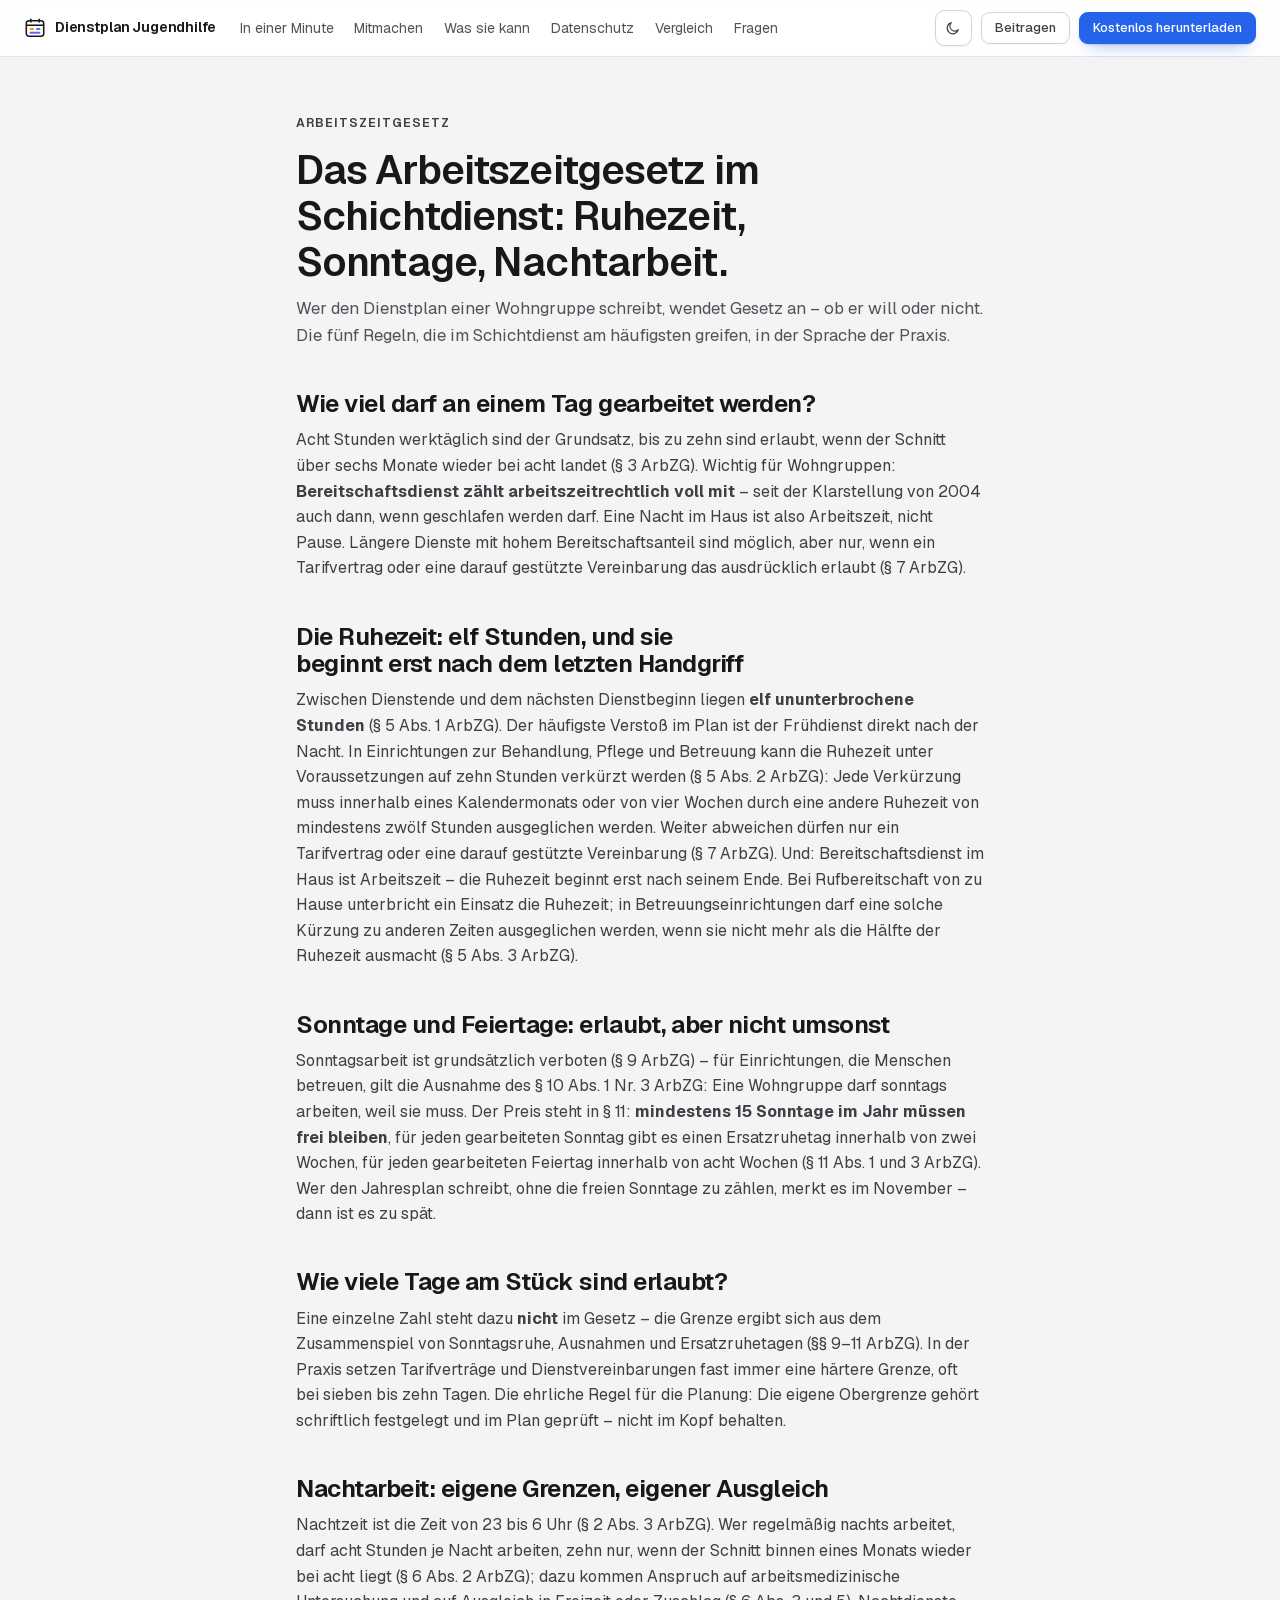
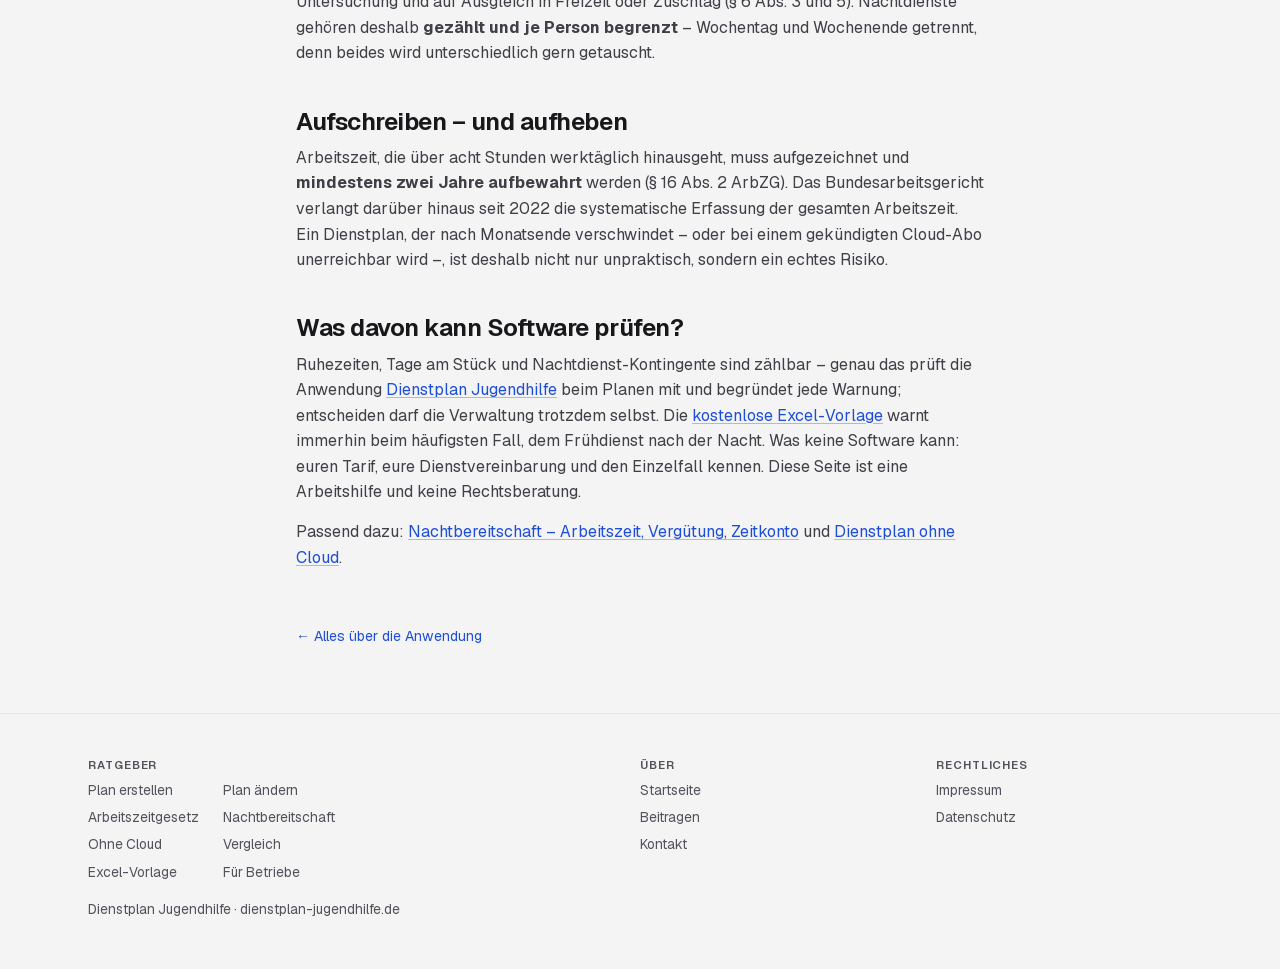
==== commit e7f11444: "Homepage aktualisiert" ====
--- a/arbeitszeit.html
+++ b/arbeitszeit.html
@@ -111,6 +111,7 @@
           <path d="M20 14.5A8.5 8.5 0 1 1 9.5 4a7 7 0 0 0 10.5 10.5Z" stroke="currentColor" stroke-width="1.7" stroke-linejoin="round"/>
         </svg>
       </button>
+      <a class="knopf knopf-klein kopf-beitrag" href="beitrag.html">Beitragen</a>
       <a class="knopf knopf-voll knopf-klein" href="index.html#herunterladen"><span class="knopf-lang">Kostenlos herunterladen</span><span class="knopf-kurz">Herunterladen</span></a>
     </div>
   </div>
--- a/stil.css
+++ b/stil.css
@@ -157,6 +157,12 @@
 }
 /* Ganz schmal: lieber „Dienstplan“ ganz als „Dienstplan Jugen…“. */
 @media (max-width:420px){ .marke-zusatz{display:none} }
+/* „Beitragen“ steht neben „Herunterladen“ (Mikes Wunsch, 28.10.2026) – als zweiter,
+   umrandeter Knopf, damit der Download der Hauptweg bleibt. Am Telefon reicht der Platz
+   für beide nur, wenn die Marke auf ihr Zeichen schrumpft. */
+.kopf-beitrag{white-space:nowrap}
+@media (max-width:400px){ .marke-wort{display:none} }
+@media (max-width:340px){ .kopf-rechts{gap:.3rem} .kopf-rechts .knopf-klein{padding-left:.55rem; padding-right:.55rem} }
 /* Erster Tabulator-Halt: am Kopf vorbei direkt zum Inhalt. Sichtbar nur mit Fokus. */
 .sprung{position:absolute; left:1rem; top:-4rem; z-index:60; padding:.55rem .9rem; border-radius:.55rem;
   background:var(--knopf); color:#fff; font-size:.875rem; font-weight:500; text-decoration:none}
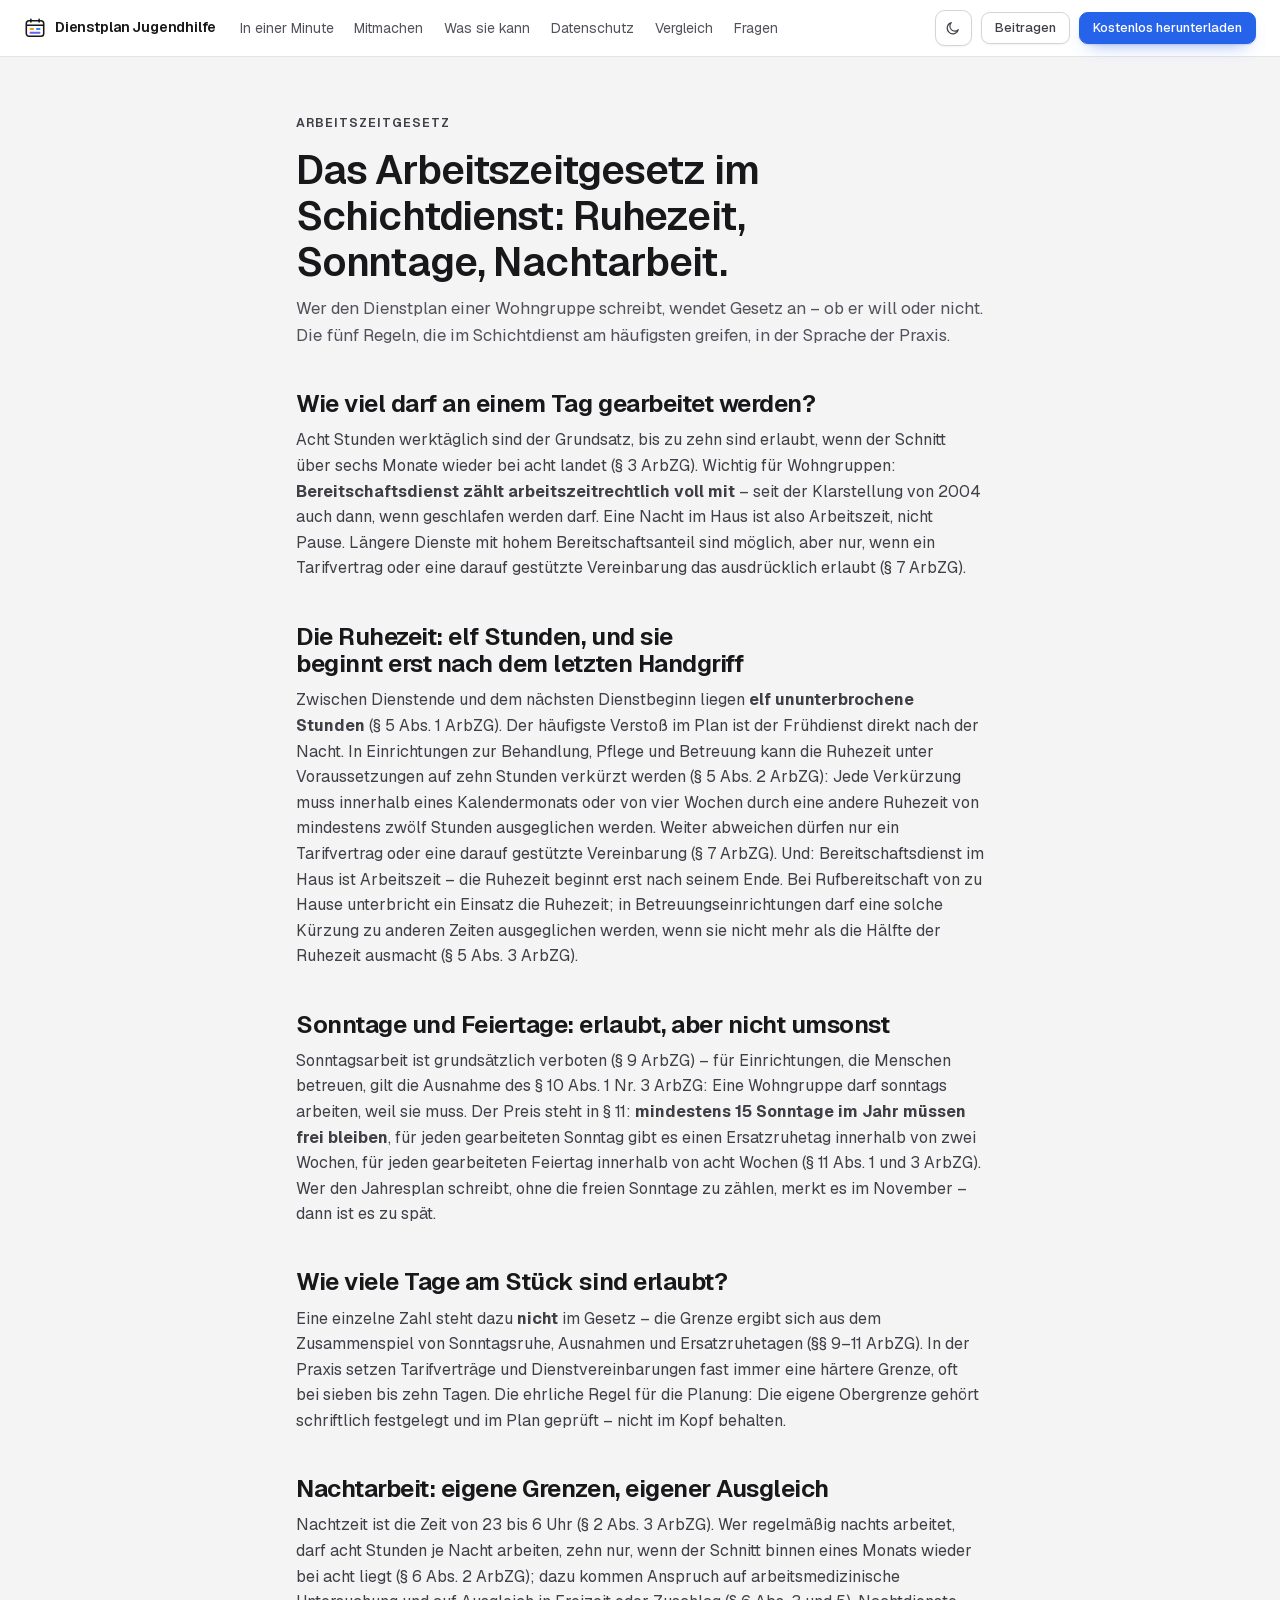
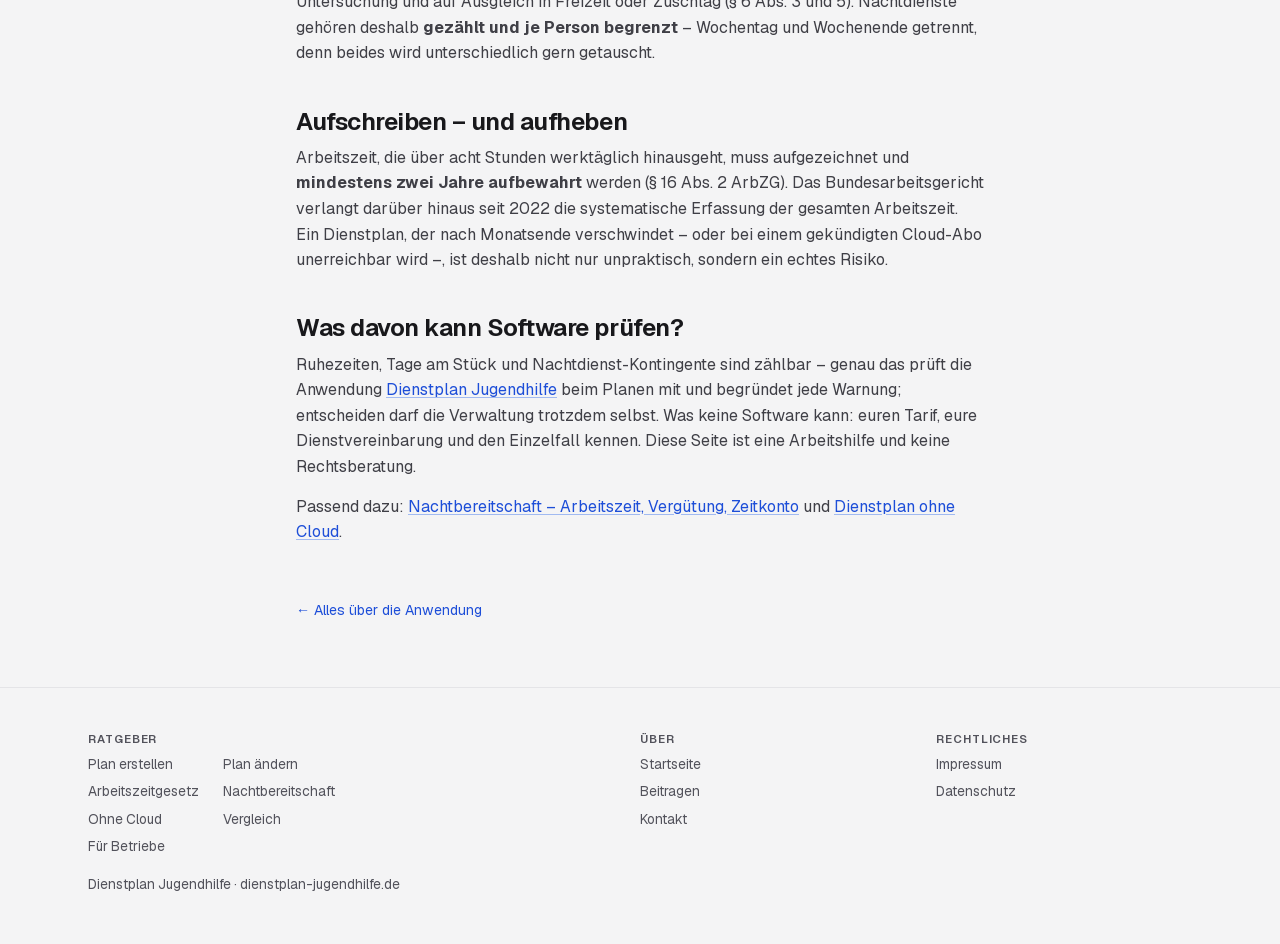
==== commit 7fc37179: "Homepage aktualisiert" ====
--- a/arbeitszeit.html
+++ b/arbeitszeit.html
@@ -3,7 +3,7 @@
 <head>
 <meta charset="utf-8">
 <meta name="viewport" content="width=device-width, initial-scale=1">
-<title>Arbeitszeitgesetz im Schichtdienst: Ruhezeit, Sonntage, Nachtarbeit · Dienstplan Jugendhilfe</title>
+<title>Arbeitszeitgesetz im Schichtdienst: Ruhezeit, Sonntage, Nachtarbeit</title>
 <meta name="description" content="Die fünf Regeln des Arbeitszeitgesetzes, die im Schichtdienst am häufigsten greifen: Höchstarbeitszeit (§ 3), Ruhezeit (§ 5), freie Sonntage und Ersatzruhetage (§§ 9–11), Nachtarbeit (§ 6), Aufzeichnung (§ 16) – in der Sprache der Praxis, mit Wohngruppen-Beispielen.">
 <link rel="canonical" href="https://dienstplan-jugendhilfe.de/arbeitszeit.html">
 <meta name="robots" content="index, follow">
@@ -192,9 +192,7 @@
     <p>Ruhezeiten, Tage am Stück und Nachtdienst-Kontingente sind zählbar – genau
        das prüft die Anwendung <a href="index.html">Dienstplan Jugendhilfe</a> beim
        Planen mit und begründet jede Warnung; entscheiden darf die Verwaltung
-       trotzdem selbst. Die <a href="vorlage.html">kostenlose Excel-Vorlage</a>
-       warnt immerhin beim häufigsten Fall, dem Frühdienst nach der Nacht. Was
-       keine Software kann: euren Tarif, eure Dienstvereinbarung und den Einzelfall
+       trotzdem selbst. Was keine Software kann: euren Tarif, eure Dienstvereinbarung und den Einzelfall
        kennen. Diese Seite ist eine Arbeitshilfe und keine Rechtsberatung.</p>
 
     <p>Passend dazu: <a href="nachtbereitschaft.html">Nachtbereitschaft – Arbeitszeit,
@@ -217,7 +215,6 @@
           <li><a href="nachtbereitschaft.html">Nachtbereitschaft</a></li>
           <li><a href="ohne-cloud.html">Ohne Cloud</a></li>
           <li><a href="vergleich.html">Vergleich</a></li>
-          <li><a href="vorlage.html">Excel-Vorlage</a></li>
           <li><a href="betrieb.html">Für Betriebe</a></li>
         </ul>
       </nav>
--- a/stil.css
+++ b/stil.css
@@ -215,8 +215,15 @@
 .held-titel{font-size:clamp(2.1rem,6.4vw,4.5rem); font-weight:650; letter-spacing:-.045em; line-height:1.02; margin-top:1rem}
 .held-titel span{display:block}
 .held-titel .zweite{color:var(--leise)}
+/* Die Themenzeile steht IN der h1, damit Suchmaschinen „kostenloser Dienstplan“ und
+   „Schichtdienst“ als Thema der Seite lesen (28.10.2026) – aussehen soll sie wie zuvor
+   die Augenbraue darüber. */
+.held-titel .held-thema{font-size:.78rem; font-weight:600; letter-spacing:.08em; line-height:1.45;
+  margin:-1rem auto 1rem; max-width:46rem; text-wrap:balance}
 .held-text{max-width:41rem; margin:1.25rem auto 0; font-size:clamp(1.06rem,1.6vw,1.25rem); line-height:1.55; color:var(--tinte-2)}
 .held-knoepfe{display:flex; flex-wrap:wrap; justify-content:center; gap:.75rem; margin-top:1.75rem}
+/* „Beitragen“ steht unter den beiden Hauptknöpfen (Mikes Wunsch, 28.10.2026) */
+.held-beitrag{display:flex; justify-content:center; margin-top:.75rem}
 .vertrauen{display:flex; flex-wrap:wrap; justify-content:center; gap:.5rem 1.5rem; list-style:none; margin:1.35rem 0 0; padding:0;
   font-size:.875rem; color:var(--leise)}
 .vertrauen li{display:inline-flex; align-items:center; gap:.4rem}
